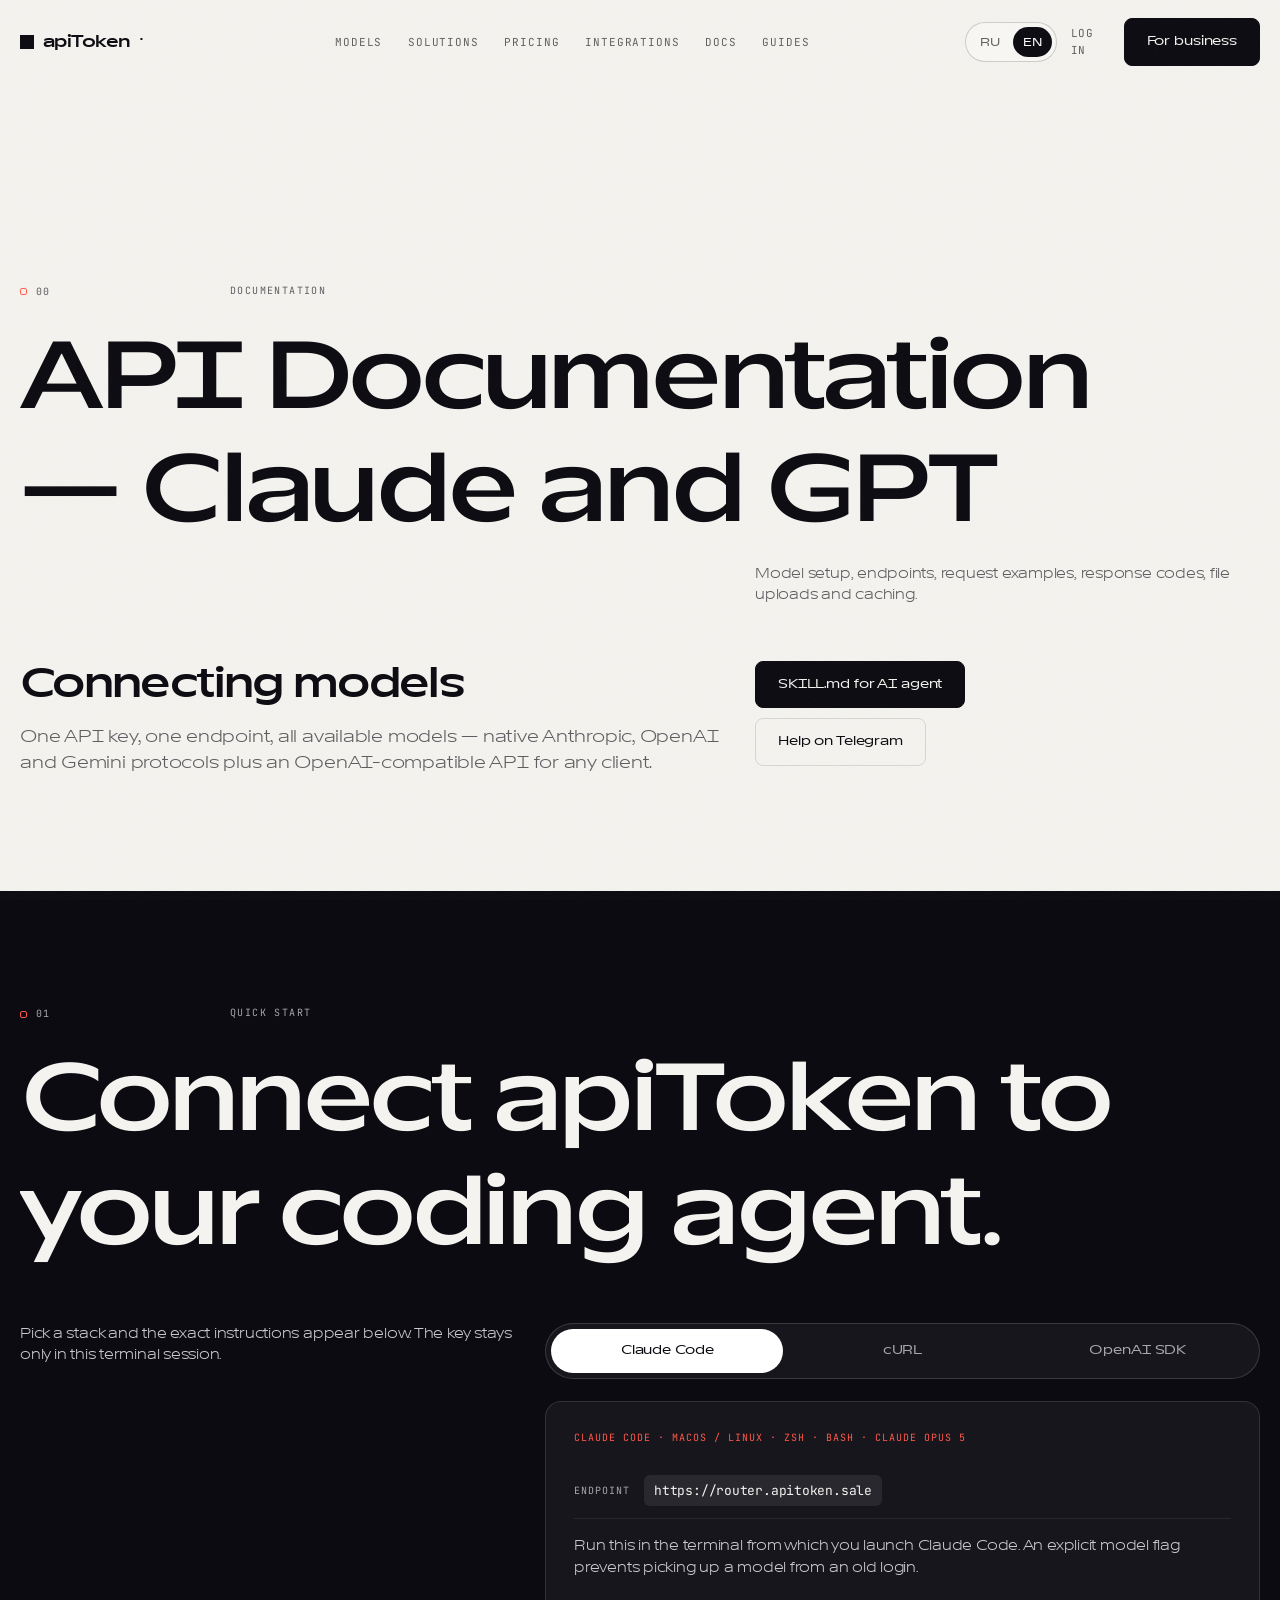
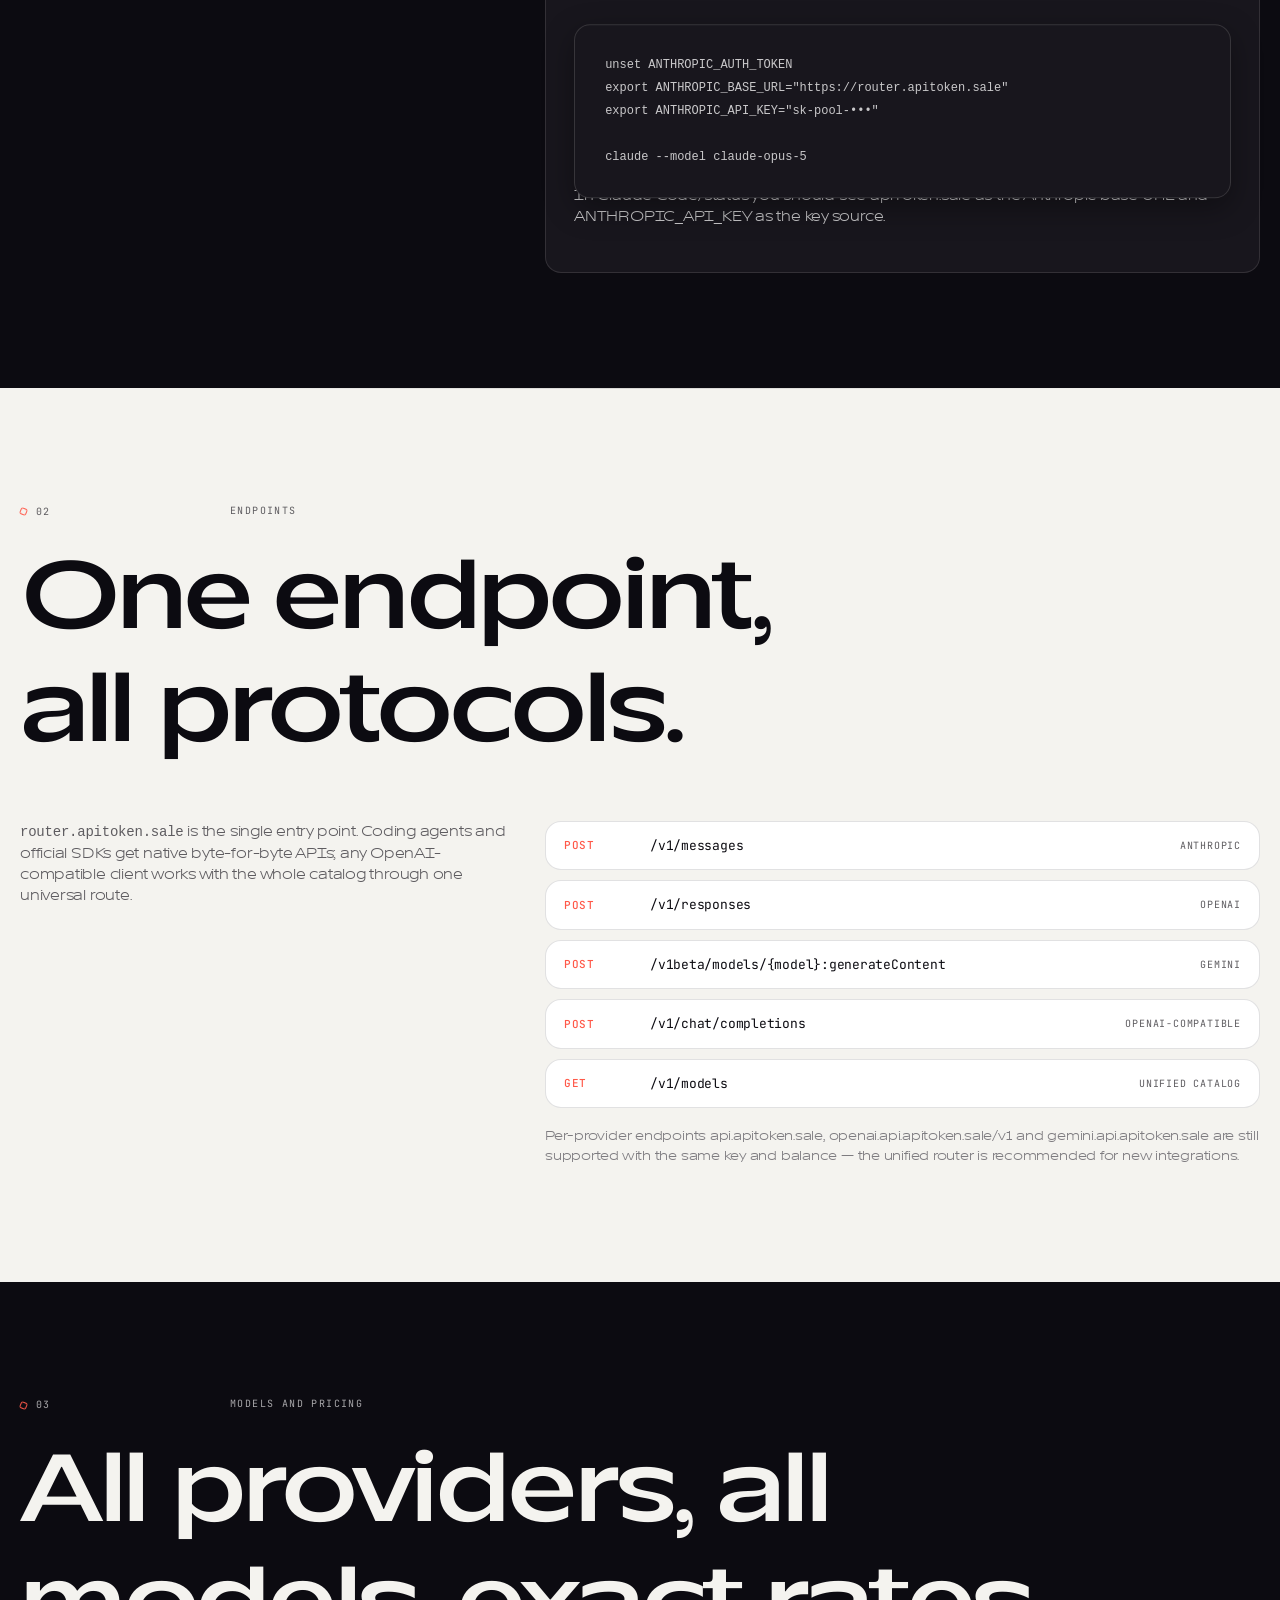
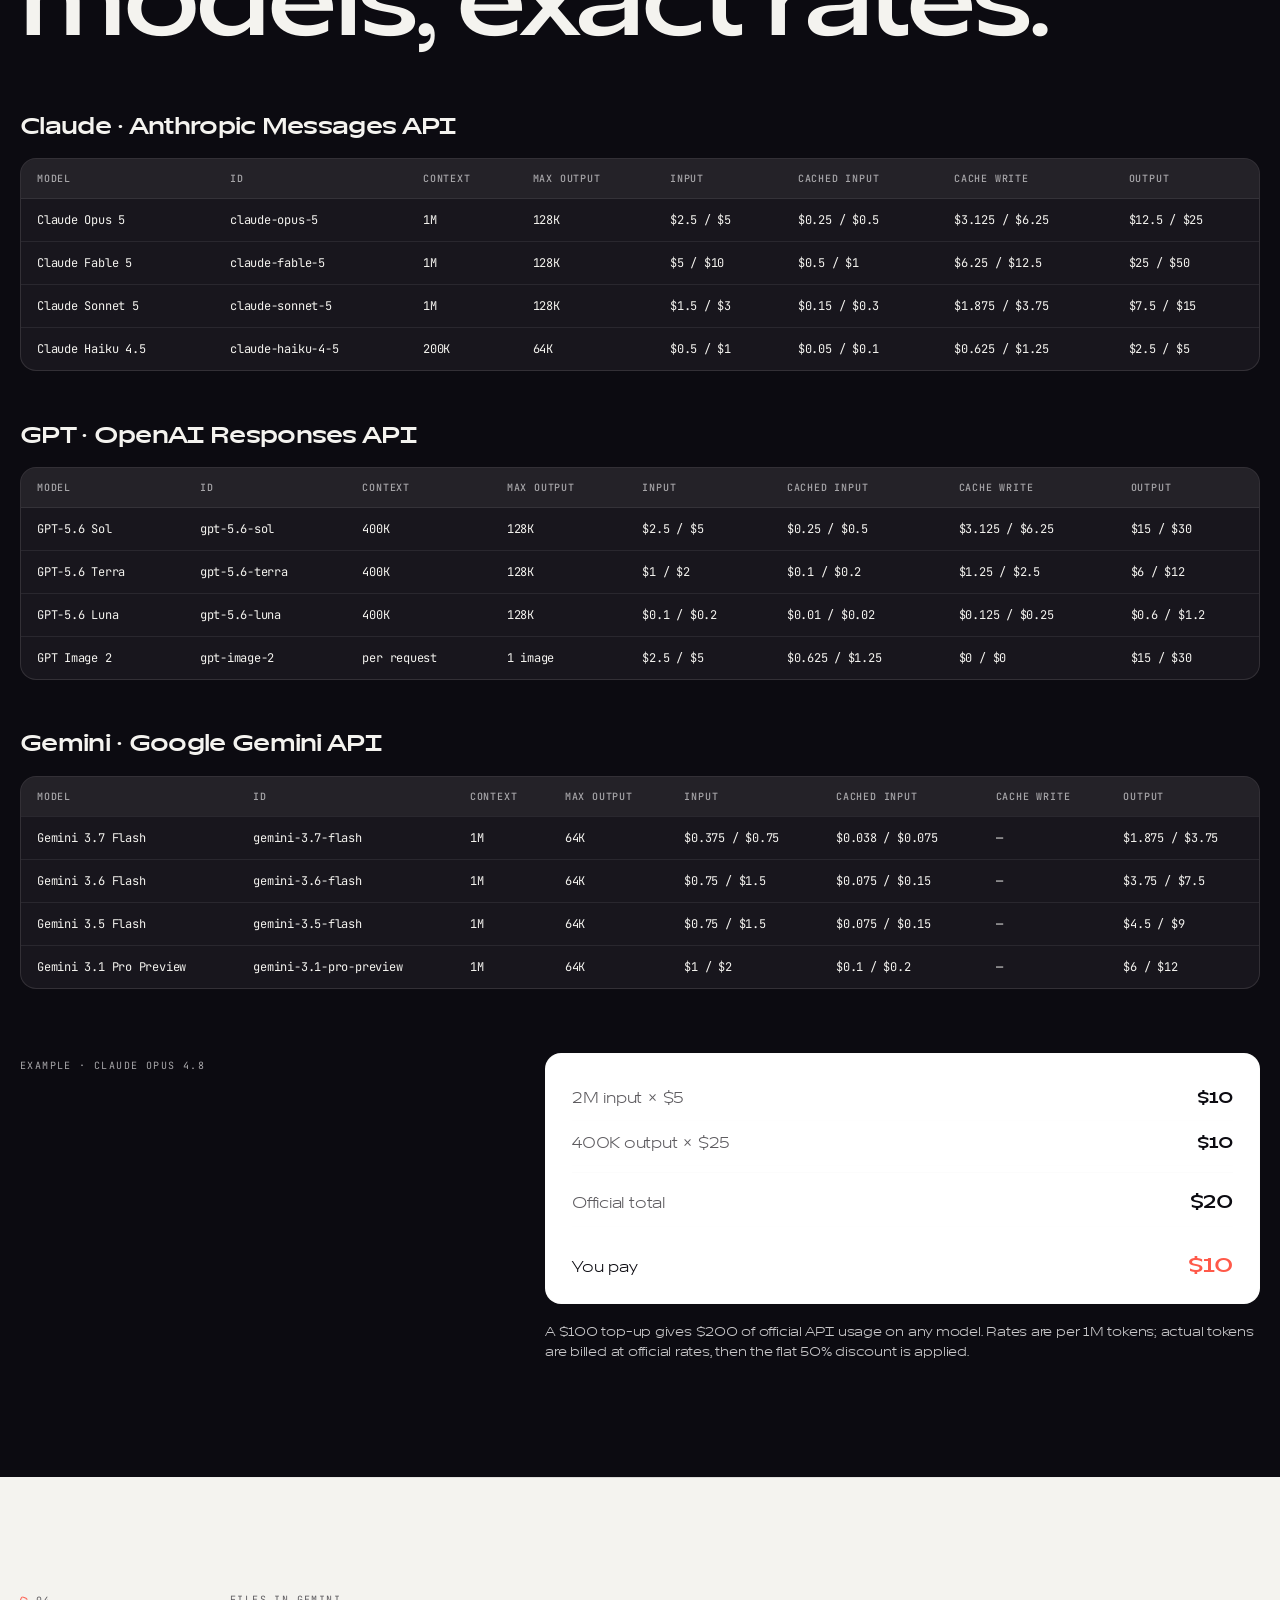
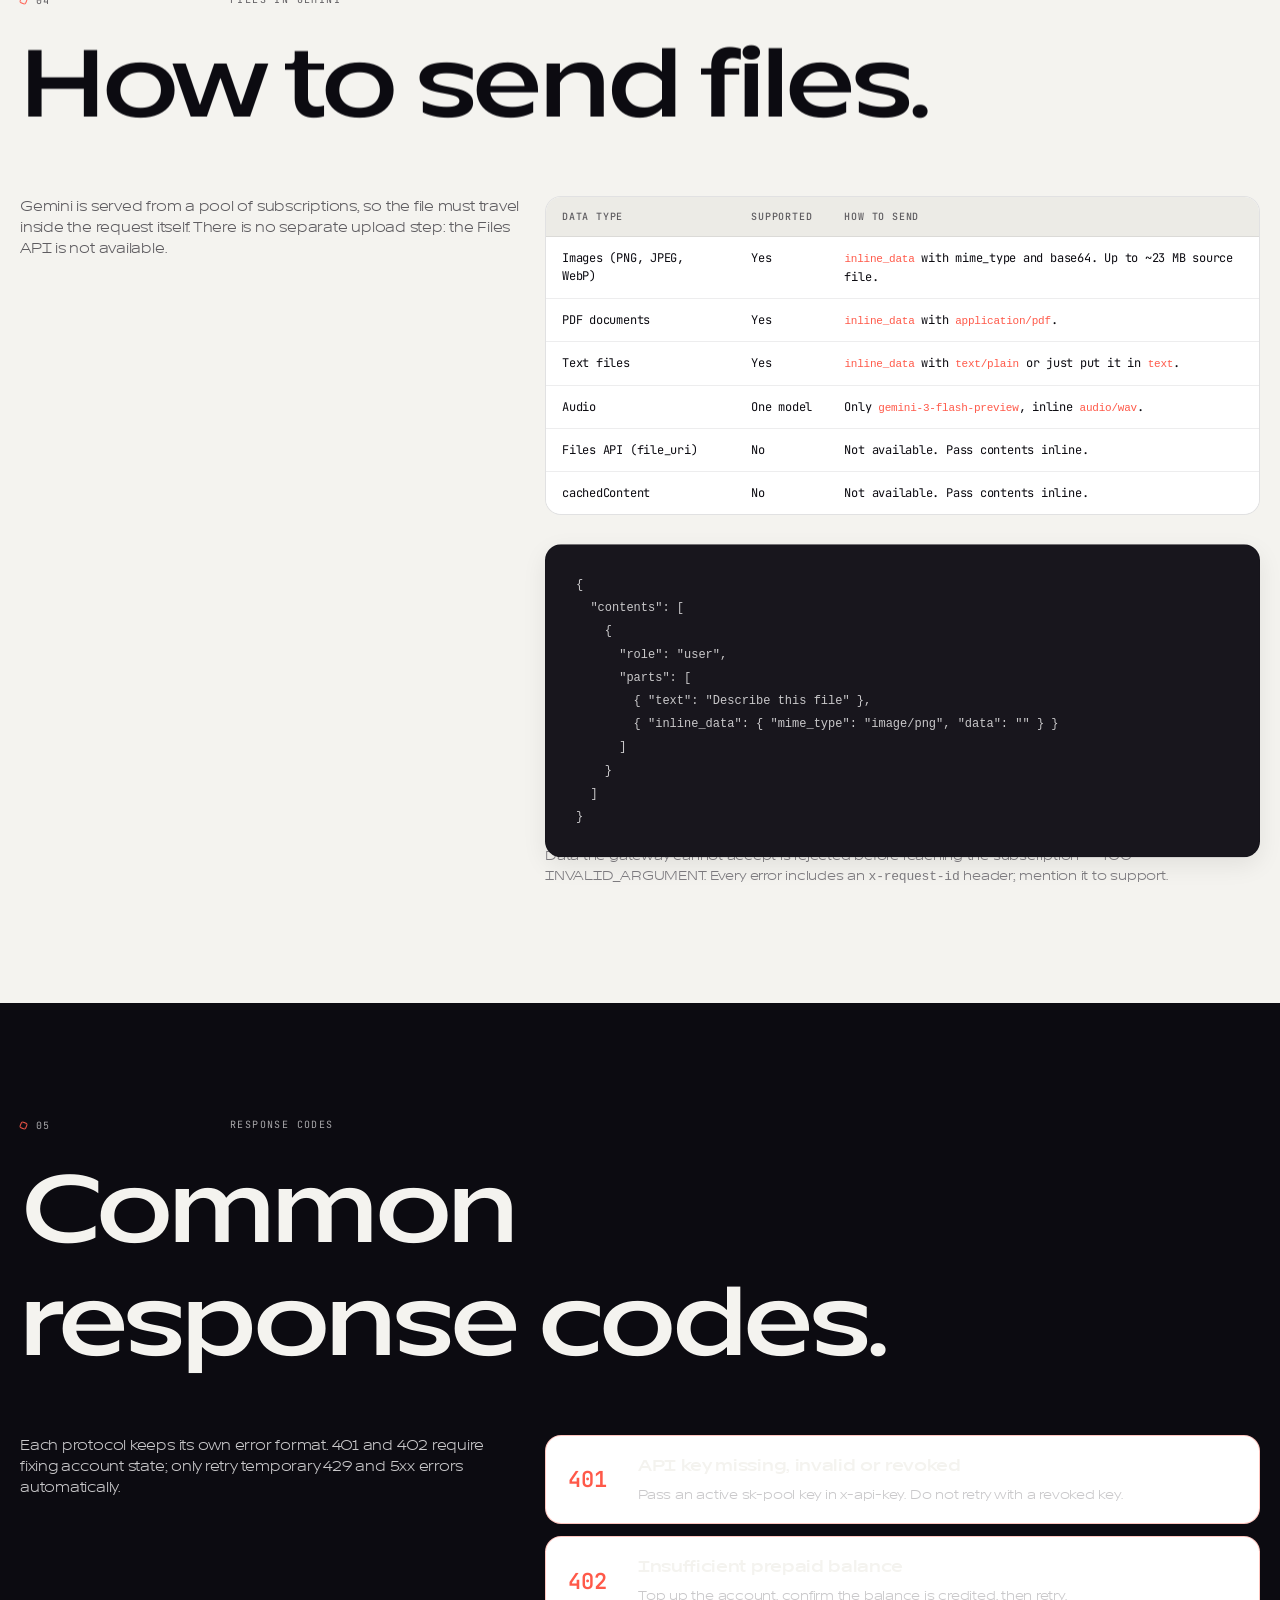
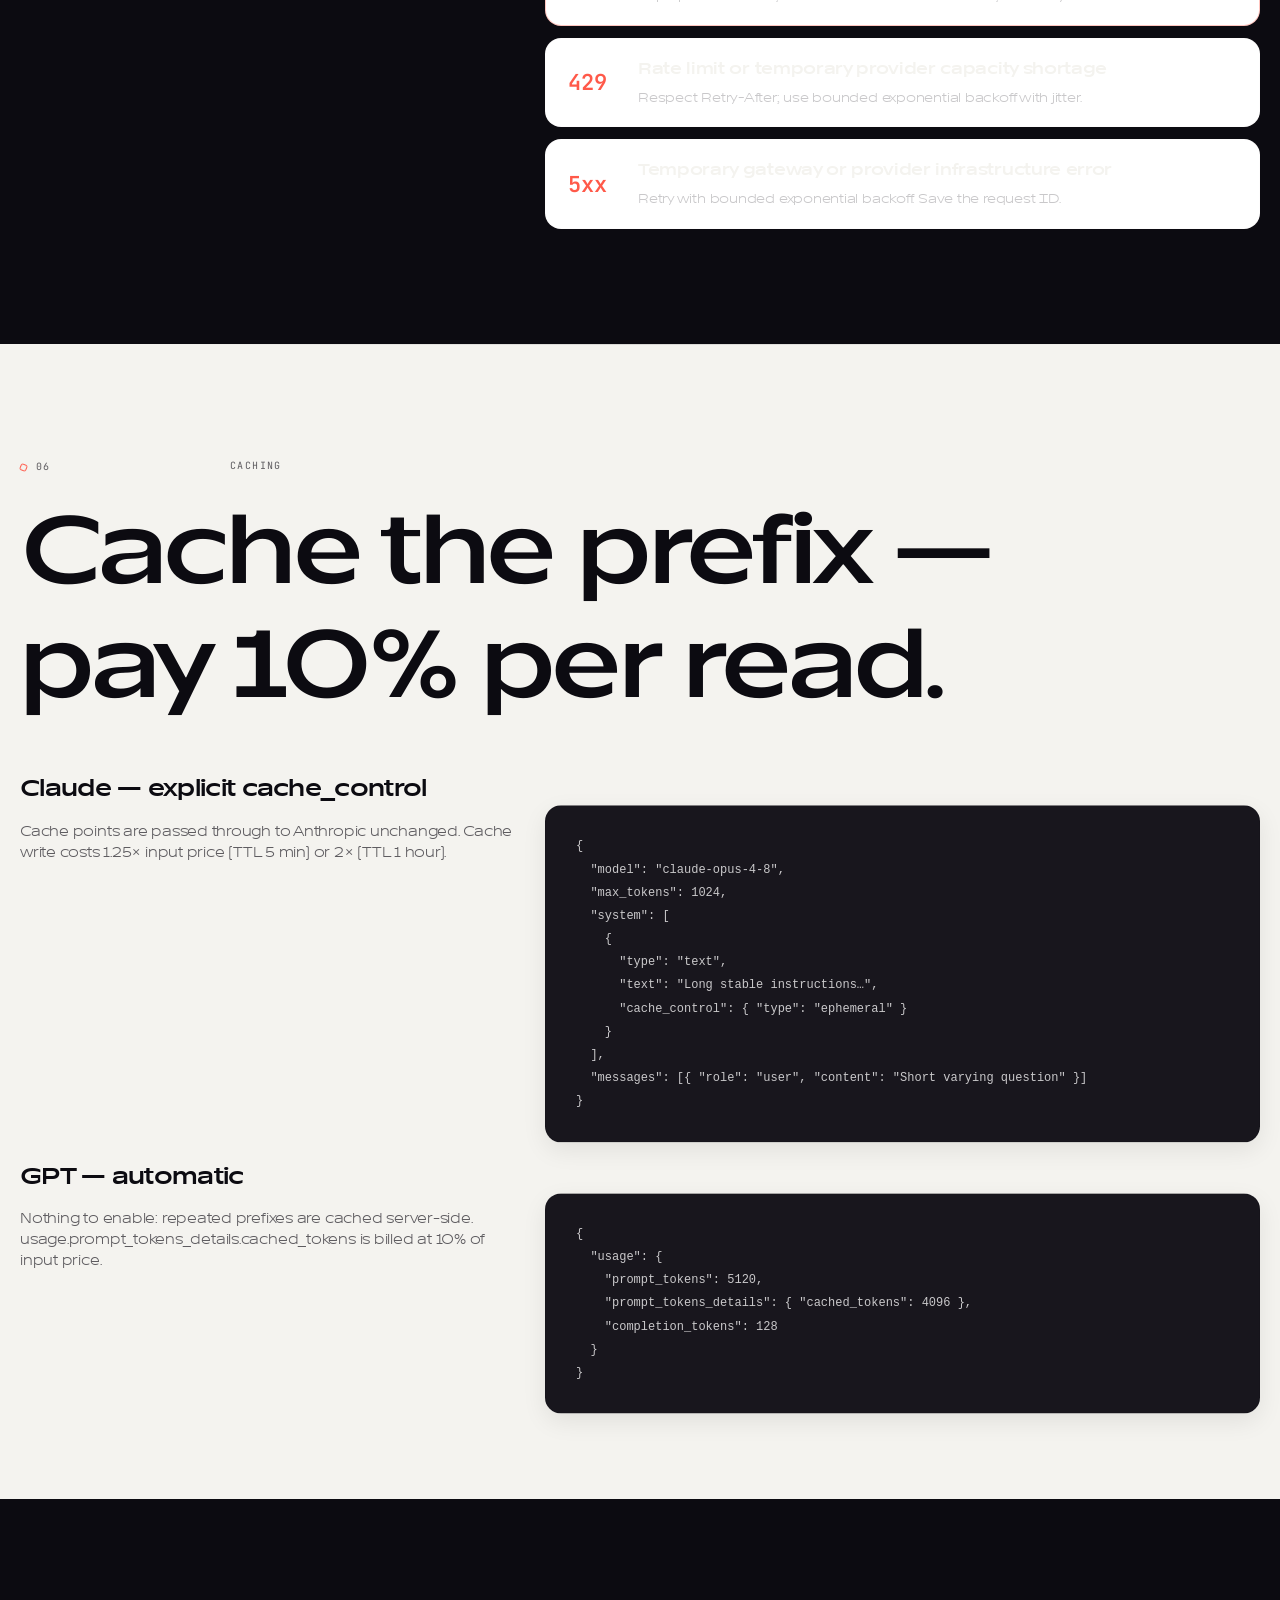
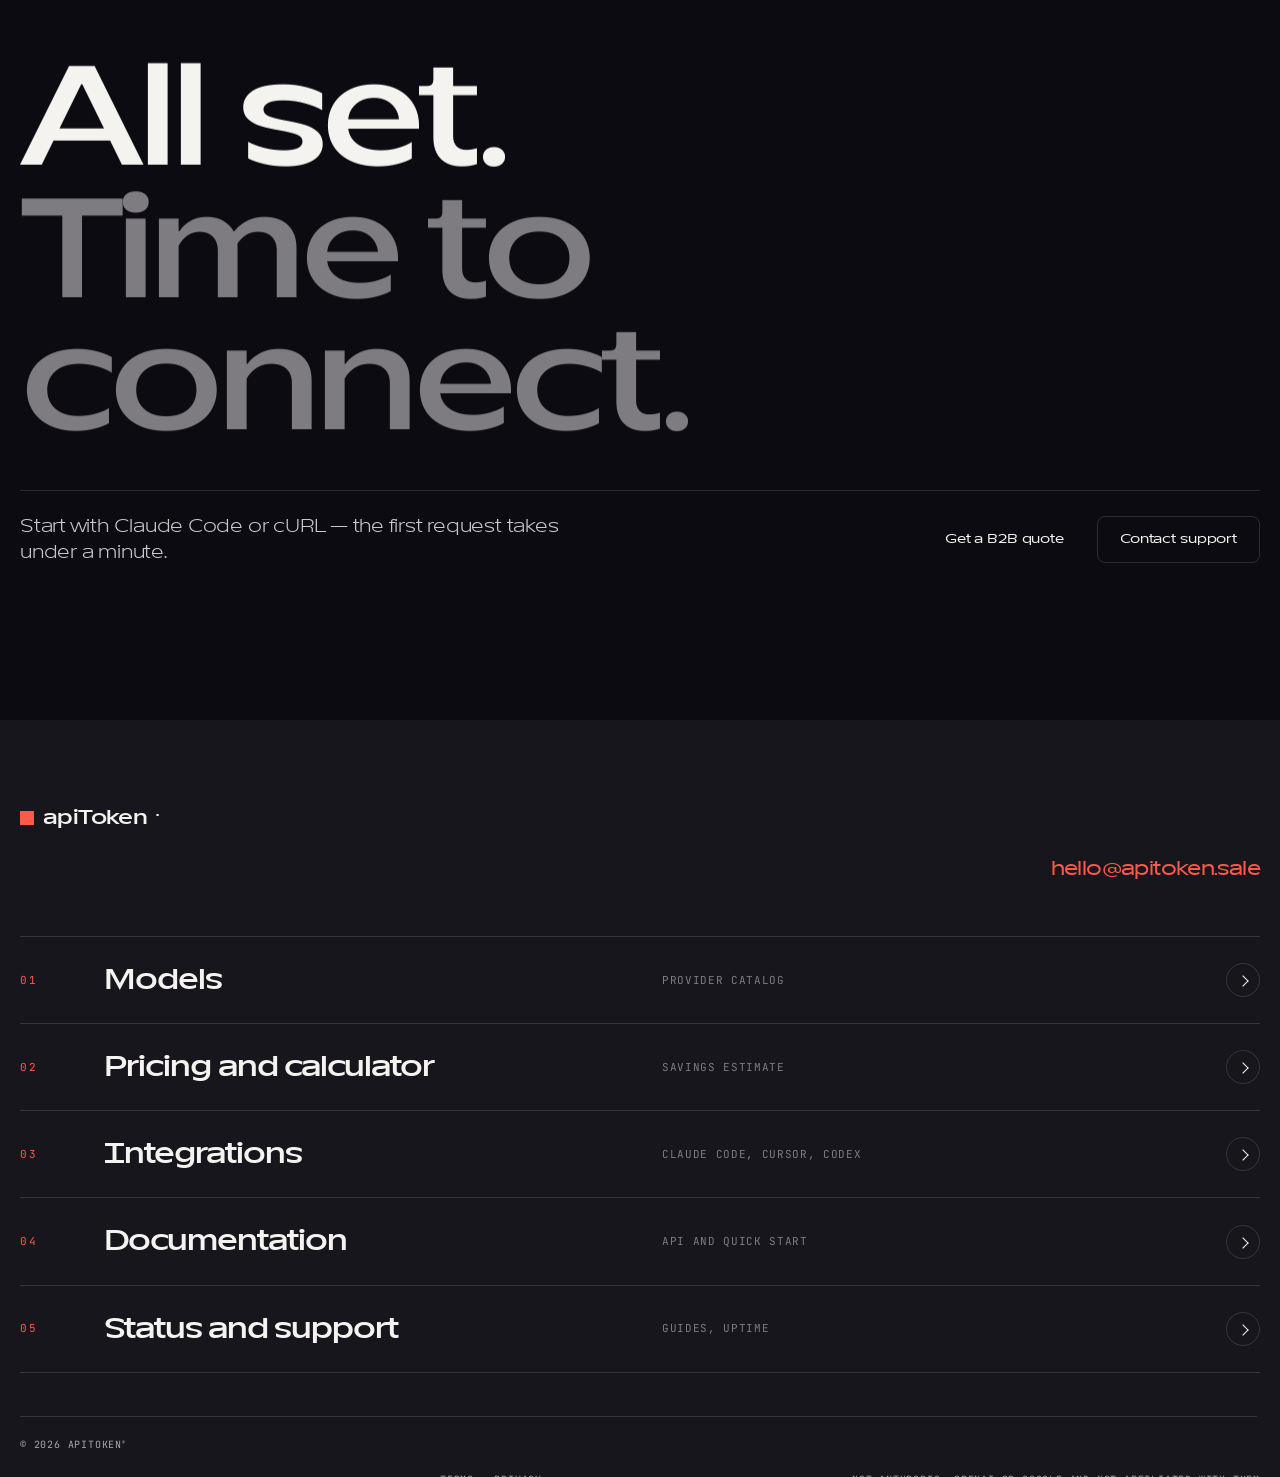
==== docs-en.html @ c44ad4d6 "feat: add documentation pages - Create docs.html (RU) and docs-en.html (EN) with full API docs   con" ====
<!DOCTYPE html>
<html lang="en">
<head>
<meta charset="utf-8">
<meta name="viewport" content="width=device-width, initial-scale=1">
<title>API Documentation — apiToken</title>
<link rel="preconnect" href="https://fonts.googleapis.com">
<link rel="preconnect" href="https://fonts.gstatic.com" crossorigin>
<link href="https://fonts.googleapis.com/css2?family=Inter+Tight:wght@400;500;600;700&family=JetBrains+Mono:wght@400;500&display=swap" rel="stylesheet">
<link rel="stylesheet" href="fonts.css">
<link rel="stylesheet" href="styles.css">
<link rel="stylesheet" href="motion.css">
<link rel="stylesheet" href="docs.css">
</head>
<body>

<a class="skip" href="#main">Skip to content</a>

<!-- ================= HEADER ================= -->
<header class="hdr" id="hdr">
  <div class="hdr__in grid">
    <a class="brand c1-3" href="en.html"><span class="brand__mark"></span>apiToken<sup>®</sup></a>
    <nav class="nav c4-9">
      <a href="en.html#models">Models</a>
      <a href="en.html#explorer">Solutions</a>
      <a href="en.html#calc">Pricing</a>
      <a href="en.html#integrations">Integrations</a>
      <a href="docs-en.html" aria-current="page">Docs</a>
      <a href="en.html#learn">Guides</a>
    </nav>
    <div class="hdr__acts c10-13">
      <div class="lang" aria-label="Language switcher">
        <a class="lang__link" href="docs.html">RU</a>
        <a class="lang__link is-active" href="docs-en.html" aria-current="page">EN</a>
      </div>
      <a class="lnk" href="#">Log in</a>
      <a class="btn" href="en.html#calc">For business</a>
      <button class="burger" id="burger" aria-label="Menu"><span></span><span></span></button>
    </div>
  </div>
</header>

<main id="main">

<!-- ================= DOCS HERO ================= -->
<section class="sec docs-hero">
  <div class="bleed">
    <header class="sechead grid reveal">
      <span class="secnum c1-2">00</span>
      <span class="meta c3-6">Documentation</span>
      <h1 class="display c1-13">API Documentation — Claude and GPT</h1>
      <p class="c8-13 secdesc">Model setup, endpoints, request examples, response codes, file uploads and caching.</p>
    </header>

    <div class="docs-intro grid reveal">
      <div class="c1-7">
        <h2 class="docs-h2">Connecting models</h2>
        <p class="lead">One API key, one endpoint, all available models — native Anthropic, OpenAI and Gemini protocols plus an OpenAI-compatible API for any client.</p>
      </div>
      <div class="c8-13 docs-cta">
        <a class="btn btn--solid" href="https://github.com/apitokensale-admin/apitoken.sale/blob/main/skills/use-apitoken/SKILL.md" target="_blank" rel="noopener">SKILL.md for AI agent</a>
        <a class="btn" href="https://t.me/apitokensale" target="_blank" rel="noopener">Help on Telegram</a>
      </div>
    </div>
  </div>
</section>

<!-- ================= QUICK START ================= -->
<section class="sec sec--dark" id="quickstart">
  <div class="bleed">
    <header class="sechead grid reveal">
      <span class="secnum c1-2">01</span>
      <span class="meta c3-6">Quick start</span>
      <h2 class="display c1-13">Connect apiToken to your coding agent.</h2>
    </header>

    <div class="grid reveal">
      <div class="c1-5">
        <p class="secdesc">Pick a stack and the exact instructions appear below. The key stays only in this terminal session.</p>
      </div>
      <div class="c6-13">
        <div class="docs-tabs">
          <button class="tab on" data-tab="claude">Claude Code</button>
          <button class="tab" data-tab="curl">cURL</button>
          <button class="tab" data-tab="openai">OpenAI SDK</button>
        </div>

        <div class="docs-panel active" data-panel="claude">
          <div class="docs-card">
            <span class="docs-card__meta">Claude Code · macOS / Linux · zsh · bash · Claude Opus 5</span>
            <div class="docs-row"><span class="docs-row__lab">Endpoint</span><code>https://router.apitoken.sale</code></div>
            <p class="docs-note">Run this in the terminal from which you launch Claude Code. An explicit model flag prevents picking up a model from an old login.</p>
            <pre class="code"><code>unset ANTHROPIC_AUTH_TOKEN
export ANTHROPIC_BASE_URL="https://router.apitoken.sale"
export ANTHROPIC_API_KEY="sk-pool-•••"

claude --model claude-opus-5</code></pre>
            <p class="docs-note">In Claude Code/status you should see apiToken.sale as the Anthropic base URL and ANTHROPIC_API_KEY as the key source.</p>
          </div>
        </div>

        <div class="docs-panel" data-panel="curl">
          <div class="docs-card">
            <span class="docs-card__meta">Anthropic Messages API · cURL</span>
            <div class="docs-row"><span class="docs-row__lab">Endpoint</span><code>https://router.apitoken.sale</code></div>
            <p class="docs-note">Keep the key on the server: an environment variable or secrets manager, never a browser bundle.</p>
            <pre class="code"><code>export APITOKEN_API_KEY="sk-pool-•••"

curl https://router.apitoken.sale/v1/messages \
  -H "x-api-key: $APITOKEN_API_KEY" \
  -H "anthropic-version: 2023-06-01" \
  -H "Content-Type: application/json" \
  -d '{
    "model": "claude-opus-5",
    "max_tokens": 1024,
    "messages": [{"role": "user", "content": "Reply with exactly: connected"}]
  }'</code></pre>
          </div>
        </div>

        <div class="docs-panel" data-panel="openai">
          <div class="docs-card">
            <span class="docs-card__meta">OpenAI-compatible API · Python</span>
            <div class="docs-row"><span class="docs-row__lab">Endpoint</span><code>https://router.apitoken.sale/v1/chat/completions</code></div>
            <pre class="code"><code>from openai import OpenAI

client = OpenAI(
    base_url="https://router.apitoken.sale/v1",
    api_key="sk-pool-•••"
)

res = client.chat.completions.create(
    model="claude-opus-5",
    messages=[{"role": "user", "content": "Hello"}]
)
print(res.choices[0].message.content)</code></pre>
          </div>
        </div>
      </div>
    </div>
  </div>
</section>

<!-- ================= ENDPOINTS ================= -->
<section class="sec" id="endpoints">
  <div class="bleed">
    <header class="sechead grid reveal">
      <span class="secnum c1-2">02</span>
      <span class="meta c3-6">Endpoints</span>
      <h2 class="display c1-13">One endpoint, all protocols.</h2>
    </header>

    <div class="grid reveal">
      <div class="c1-5">
        <p class="secdesc"><code>router.apitoken.sale</code> is the single entry point. Coding agents and official SDKs get native byte-for-byte APIs; any OpenAI-compatible client works with the whole catalog through one universal route.</p>
      </div>
      <div class="c6-13">
        <div class="docs-endpoints">
          <div class="docs-endpoint">
            <span class="docs-endpoint__method">POST</span>
            <code>/v1/messages</code>
            <span class="docs-endpoint__prov">Anthropic</span>
          </div>
          <div class="docs-endpoint">
            <span class="docs-endpoint__method">POST</span>
            <code>/v1/responses</code>
            <span class="docs-endpoint__prov">OpenAI</span>
          </div>
          <div class="docs-endpoint">
            <span class="docs-endpoint__method">POST</span>
            <code>/v1beta/models/{model}:generateContent</code>
            <span class="docs-endpoint__prov">Gemini</span>
          </div>
          <div class="docs-endpoint">
            <span class="docs-endpoint__method">POST</span>
            <code>/v1/chat/completions</code>
            <span class="docs-endpoint__prov">OpenAI-compatible</span>
          </div>
          <div class="docs-endpoint">
            <span class="docs-endpoint__method">GET</span>
            <code>/v1/models</code>
            <span class="docs-endpoint__prov">Unified catalog</span>
          </div>
        </div>
        <p class="docs-footnote">Per-provider endpoints api.apitoken.sale, openai.api.apitoken.sale/v1 and gemini.api.apitoken.sale are still supported with the same key and balance — the unified router is recommended for new integrations.</p>
      </div>
    </div>
  </div>
</section>

<!-- ================= MODELS & PRICES ================= -->
<section class="sec sec--dark" id="models">
  <div class="bleed">
    <header class="sechead grid reveal">
      <span class="secnum c1-2">03</span>
      <span class="meta c3-6">Models and pricing</span>
      <h2 class="display c1-13">All providers, all models, exact rates.</h2>
    </header>

    <div class="docs-tables reveal">
      <h3 class="docs-h3">Claude · Anthropic Messages API</h3>
      <div class="docs-table-wrap">
        <table class="docs-table">
          <thead>
            <tr><th>Model</th><th>ID</th><th>Context</th><th>Max output</th><th>Input</th><th>Cached input</th><th>Cache write</th><th>Output</th></tr>
          </thead>
          <tbody>
            <tr><td>Claude Opus 5</td><td>claude-opus-5</td><td>1M</td><td>128K</td><td>$2.5 / $5</td><td>$0.25 / $0.5</td><td>$3.125 / $6.25</td><td>$12.5 / $25</td></tr>
            <tr><td>Claude Fable 5</td><td>claude-fable-5</td><td>1M</td><td>128K</td><td>$5 / $10</td><td>$0.5 / $1</td><td>$6.25 / $12.5</td><td>$25 / $50</td></tr>
            <tr><td>Claude Sonnet 5</td><td>claude-sonnet-5</td><td>1M</td><td>128K</td><td>$1.5 / $3</td><td>$0.15 / $0.3</td><td>$1.875 / $3.75</td><td>$7.5 / $15</td></tr>
            <tr><td>Claude Haiku 4.5</td><td>claude-haiku-4-5</td><td>200K</td><td>64K</td><td>$0.5 / $1</td><td>$0.05 / $0.1</td><td>$0.625 / $1.25</td><td>$2.5 / $5</td></tr>
          </tbody>
        </table>
      </div>

      <h3 class="docs-h3">GPT · OpenAI Responses API</h3>
      <div class="docs-table-wrap">
        <table class="docs-table">
          <thead>
            <tr><th>Model</th><th>ID</th><th>Context</th><th>Max output</th><th>Input</th><th>Cached input</th><th>Cache write</th><th>Output</th></tr>
          </thead>
          <tbody>
            <tr><td>GPT-5.6 Sol</td><td>gpt-5.6-sol</td><td>400K</td><td>128K</td><td>$2.5 / $5</td><td>$0.25 / $0.5</td><td>$3.125 / $6.25</td><td>$15 / $30</td></tr>
            <tr><td>GPT-5.6 Terra</td><td>gpt-5.6-terra</td><td>400K</td><td>128K</td><td>$1 / $2</td><td>$0.1 / $0.2</td><td>$1.25 / $2.5</td><td>$6 / $12</td></tr>
            <tr><td>GPT-5.6 Luna</td><td>gpt-5.6-luna</td><td>400K</td><td>128K</td><td>$0.1 / $0.2</td><td>$0.01 / $0.02</td><td>$0.125 / $0.25</td><td>$0.6 / $1.2</td></tr>
            <tr><td>GPT Image 2</td><td>gpt-image-2</td><td>per request</td><td>1 image</td><td>$2.5 / $5</td><td>$0.625 / $1.25</td><td>$0 / $0</td><td>$15 / $30</td></tr>
          </tbody>
        </table>
      </div>

      <h3 class="docs-h3">Gemini · Google Gemini API</h3>
      <div class="docs-table-wrap">
        <table class="docs-table">
          <thead>
            <tr><th>Model</th><th>ID</th><th>Context</th><th>Max output</th><th>Input</th><th>Cached input</th><th>Cache write</th><th>Output</th></tr>
          </thead>
          <tbody>
            <tr><td>Gemini 3.7 Flash</td><td>gemini-3.7-flash</td><td>1M</td><td>64K</td><td>$0.375 / $0.75</td><td>$0.038 / $0.075</td><td>—</td><td>$1.875 / $3.75</td></tr>
            <tr><td>Gemini 3.6 Flash</td><td>gemini-3.6-flash</td><td>1M</td><td>64K</td><td>$0.75 / $1.5</td><td>$0.075 / $0.15</td><td>—</td><td>$3.75 / $7.5</td></tr>
            <tr><td>Gemini 3.5 Flash</td><td>gemini-3.5-flash</td><td>1M</td><td>64K</td><td>$0.75 / $1.5</td><td>$0.075 / $0.15</td><td>—</td><td>$4.5 / $9</td></tr>
            <tr><td>Gemini 3.1 Pro Preview</td><td>gemini-3.1-pro-preview</td><td>1M</td><td>64K</td><td>$1 / $2</td><td>$0.1 / $0.2</td><td>—</td><td>$6 / $12</td></tr>
          </tbody>
        </table>
      </div>
    </div>

    <div class="docs-example grid reveal">
      <div class="c1-5">
        <span class="meta">Example · Claude Opus 4.8</span>
      </div>
      <div class="c6-13">
        <div class="docs-calc">
          <div class="docs-calc__row"><span>2M input × $5</span><b>$10</b></div>
          <div class="docs-calc__row"><span>400K output × $25</span><b>$10</b></div>
          <div class="docs-calc__row docs-calc__row--total"><span>Official total</span><b>$20</b></div>
          <div class="docs-calc__row docs-calc__row--save"><span>You pay</span><b>$10</b></div>
        </div>
        <p class="docs-footnote">A $100 top-up gives $200 of official API usage on any model. Rates are per 1M tokens; actual tokens are billed at official rates, then the flat 50% discount is applied.</p>
      </div>
    </div>
  </div>
</section>

<!-- ================= FILES IN GEMINI ================= -->
<section class="sec" id="files">
  <div class="bleed">
    <header class="sechead grid reveal">
      <span class="secnum c1-2">04</span>
      <span class="meta c3-6">Files in Gemini</span>
      <h2 class="display c1-13">How to send files.</h2>
    </header>

    <div class="grid reveal">
      <div class="c1-5">
        <p class="secdesc">Gemini is served from a pool of subscriptions, so the file must travel inside the request itself. There is no separate upload step: the Files API is not available.</p>
      </div>
      <div class="c6-13">
        <div class="docs-table-wrap">
          <table class="docs-table docs-table--simple">
            <thead>
              <tr><th>Data type</th><th>Supported</th><th>How to send</th></tr>
            </thead>
            <tbody>
              <tr><td>Images (PNG, JPEG, WebP)</td><td>Yes</td><td><code>inline_data</code> with mime_type and base64. Up to ~23 MB source file.</td></tr>
              <tr><td>PDF documents</td><td>Yes</td><td><code>inline_data</code> with <code>application/pdf</code>.</td></tr>
              <tr><td>Text files</td><td>Yes</td><td><code>inline_data</code> with <code>text/plain</code> or just put it in <code>text</code>.</td></tr>
              <tr><td>Audio</td><td>One model</td><td>Only <code>gemini-3-flash-preview</code>, inline <code>audio/wav</code>.</td></tr>
              <tr><td>Files API (file_uri)</td><td>No</td><td>Not available. Pass contents inline.</td></tr>
              <tr><td>cachedContent</td><td>No</td><td>Not available. Pass contents inline.</td></tr>
            </tbody>
          </table>
        </div>
        <pre class="code"><code>{
  "contents": [
    {
      "role": "user",
      "parts": [
        { "text": "Describe this file" },
        { "inline_data": { "mime_type": "image/png", "data": "<base64>" } }
      ]
    }
  ]
}</code></pre>
        <p class="docs-footnote">Data the gateway cannot accept is rejected before reaching the subscription — 400 INVALID_ARGUMENT. Every error includes an <code>x-request-id</code> header; mention it to support.</p>
      </div>
    </div>
  </div>
</section>

<!-- ================= RESPONSE CODES ================= -->
<section class="sec sec--dark" id="codes">
  <div class="bleed">
    <header class="sechead grid reveal">
      <span class="secnum c1-2">05</span>
      <span class="meta c3-6">Response codes</span>
      <h2 class="display c1-13">Common response codes.</h2>
    </header>

    <div class="grid reveal">
      <div class="c1-5">
        <p class="secdesc">Each protocol keeps its own error format. 401 and 402 require fixing account state; only retry temporary 429 and 5xx errors automatically.</p>
      </div>
      <div class="c6-13">
        <div class="docs-codes">
          <div class="docs-code docs-code--bad">
            <b>401</b>
            <span>API key missing, invalid or revoked</span>
            <p>Pass an active sk-pool key in x-api-key. Do not retry with a revoked key.</p>
          </div>
          <div class="docs-code docs-code--bad">
            <b>402</b>
            <span>Insufficient prepaid balance</span>
            <p>Top up the account, confirm the balance is credited, then retry.</p>
          </div>
          <div class="docs-code docs-code--retry">
            <b>429</b>
            <span>Rate limit or temporary provider capacity shortage</span>
            <p>Respect Retry-After; use bounded exponential backoff with jitter.</p>
          </div>
          <div class="docs-code docs-code--retry">
            <b>5xx</b>
            <span>Temporary gateway or provider infrastructure error</span>
            <p>Retry with bounded exponential backoff. Save the request ID.</p>
          </div>
        </div>
      </div>
    </div>
  </div>
</section>

<!-- ================= CACHING ================= -->
<section class="sec" id="cache">
  <div class="bleed">
    <header class="sechead grid reveal">
      <span class="secnum c1-2">06</span>
      <span class="meta c3-6">Caching</span>
      <h2 class="display c1-13">Cache the prefix — pay 10% per read.</h2>
    </header>

    <div class="grid reveal">
      <div class="c1-5">
        <h3 class="docs-h3">Claude — explicit cache_control</h3>
        <p class="secdesc">Cache points are passed through to Anthropic unchanged. Cache write costs 1.25× input price (TTL 5 min) or 2× (TTL 1 hour).</p>
      </div>
      <div class="c6-13">
        <pre class="code"><code>{
  "model": "claude-opus-4-8",
  "max_tokens": 1024,
  "system": [
    {
      "type": "text",
      "text": "Long stable instructions…",
      "cache_control": { "type": "ephemeral" }
    }
  ],
  "messages": [{ "role": "user", "content": "Short varying question" }]
}</code></pre>
      </div>
    </div>

    <div class="grid reveal docs-row--second">
      <div class="c1-5">
        <h3 class="docs-h3">GPT — automatic</h3>
        <p class="secdesc">Nothing to enable: repeated prefixes are cached server-side. usage.prompt_tokens_details.cached_tokens is billed at 10% of input price.</p>
      </div>
      <div class="c6-13">
        <pre class="code"><code>{
  "usage": {
    "prompt_tokens": 5120,
    "prompt_tokens_details": { "cached_tokens": 4096 },
    "completion_tokens": 128
  }
}</code></pre>
      </div>
    </div>
  </div>
</section>

<!-- ================= FINAL ================= -->
<section class="final sec--dark">
  <div class="bleed">
    <h2 class="display display--xxl reveal"><span>All set.</span><span class="ghost">Time to connect.</span></h2>
    <div class="rule grid">
      <span class="c1-7 final__sub reveal">Start with Claude Code or cURL — the first request takes under a minute.</span>
      <div class="c8-13 ctas reveal">
        <a class="btn btn--solid" href="en.html#calc">Get a B2B quote</a>
        <a class="btn" href="https://t.me/apitokensale" target="_blank" rel="noopener">Contact support</a>
      </div>
    </div>
  </div>
</section>

</main>

<!-- ================= FOOTER ================= -->
<footer class="ftr sec--dark">
  <div class="bleed">
    <div class="grid ftr__head">
      <a class="brand c1-6" href="en.html"><span class="brand__mark"></span>apiToken<sup>®</sup></a>
      <a class="c6-13 ftr__mail" href="mailto:hello@apitoken.sale">hello@apitoken.sale</a>
    </div>
    <nav class="ftr__reg">
      <a href="en.html#models"><span class="ftr__no">01</span><span class="ftr__ttl">Models</span><span class="ftr__sub">provider catalog</span><i></i></a>
      <a href="en.html#calc"><span class="ftr__no">02</span><span class="ftr__ttl">Pricing and calculator</span><span class="ftr__sub">savings estimate</span><i></i></a>
      <a href="en.html#integrations"><span class="ftr__no">03</span><span class="ftr__ttl">Integrations</span><span class="ftr__sub">Claude Code, Cursor, Codex</span><i></i></a>
      <a href="docs-en.html"><span class="ftr__no">04</span><span class="ftr__ttl">Documentation</span><span class="ftr__sub">API and quick start</span><i></i></a>
      <a href="en.html#learn"><span class="ftr__no">05</span><span class="ftr__ttl">Status and support</span><span class="ftr__sub">guides, uptime</span><i></i></a>
    </nav>
    <div class="grid ftr__bottom">
      <span class="c1-5">© 2026 apiToken<sup>®</sup></span>
      <span class="c5-8 ftr__legal"><a href="#">Terms</a> · <a href="#">Privacy</a></span>
      <span class="c8-13 ta-r">Not Anthropic, OpenAI or Google and not affiliated with them</span>
    </div>
  </div>
</footer>

<script src="vendor/gsap.min.js"></script>
<script src="vendor/ScrollTrigger.min.js"></script>
<script src="vendor/lenis.min.js"></script>
<script src="vendor/split-type.min.js"></script>
<script src="docs.js"></script>
<script src="motion.js"></script>
</body>
</html>
---- fonts.css ----
/* =========================================================
   fonts.css — TT Runs Trial
   TRIAL LICENCE: demonstration only. Commercial / public
   deployment requires a web licence from the foundry.
   Files are .ttf; convert to .woff2 before production
   (roughly 3-4x smaller).
   ========================================================= */

@font-face{
  font-family:"TT Runs";
  src:url("fonts/TTRuns-Light.ttf") format("truetype");
  font-weight:300;font-style:normal;font-display:swap;
}
@font-face{
  font-family:"TT Runs";
  src:url("fonts/TTRuns-Regular.ttf") format("truetype");
  font-weight:400;font-style:normal;font-display:swap;
}
@font-face{
  font-family:"TT Runs";
  src:url("fonts/TTRuns-Medium.ttf") format("truetype");
  font-weight:500;font-style:normal;font-display:swap;
}
@font-face{
  font-family:"TT Runs";
  src:url("fonts/TTRuns-DemiBold.ttf") format("truetype");
  font-weight:600;font-style:normal;font-display:swap;
}
@font-face{
  font-family:"TT Runs";
  src:url("fonts/TTRuns-Bold.ttf") format("truetype");
  font-weight:700;font-style:normal;font-display:swap;
}
@font-face{
  font-family:"TT Runs";
  src:url("fonts/TTRuns-ExtraBold.ttf") format("truetype");
  font-weight:800;font-style:normal;font-display:swap;
}
---- styles.css ----
/* =========================================================
   apiToken — variant: engineering / editorial
   Direction: warm paper + near-black + one hot accent,
   12-col grid, oversized display type, technical captions.
   Accent is swappable in one line (see --accent).
   ========================================================= */

:root{
  /* neutrals — warm paper, deep ink */
  --paper:#F4F3EF;
  --paper-2:#ECEBE6;
  --ink:#0C0B11;
  --ink-2:#18161D;
  --ink-3:#24222A;
  --g100:#C9C8CA;
  --g200:#A8A7AA;
  --g300:#7E7C80;
  --g400:#5E5C60;
  --g700:#252328;
  --g800:#1D1B21;
  --g900:#151318;

  /* accent */
  --accent:#FF5949;
  --accent-2:#E84D3E;
  --accent-glow:rgba(255,89,73,.28);

  /* surfaces */
  --bg:var(--paper);
  --fg:var(--ink);
  --line:rgba(12,11,17,.12);
  --line-soft:rgba(12,11,17,.07);
  --muted:var(--g400);

  /* elevation */
  --shadow-xs:0 1px 2px rgba(12,11,17,.04);
  --shadow-s:0 2px 6px rgba(12,11,17,.05);
  --shadow-m:0 8px 24px rgba(12,11,17,.08);
  --shadow-l:0 18px 48px rgba(12,11,17,.12);
  --shadow-xl:0 32px 72px rgba(12,11,17,.15);
  --shadow-accent:0 8px 28px rgba(255,89,73,.30);

  /* grid */
  --cols:12;
  --gutter:20px;
  --margin:20px;
  --maxw:1600px;

  --sans:"TT Runs", "Inter Tight", Inter, system-ui, sans-serif;
  --mono:"JetBrains Mono", ui-monospace, Menlo, Consolas, monospace;

  --sec:clamp(84px,9vw,160px);
}

*{box-sizing:border-box;margin:0;padding:0}
html{scroll-behavior:smooth}
body{
  background:var(--bg);color:var(--fg);
  font-family:var(--sans);
  font-size:clamp(15px,1.05vw,18px);
  line-height:1.5;
  letter-spacing:-.015em;
  -webkit-font-smoothing:antialiased;
  overflow-x:hidden;
}
a{color:inherit;text-decoration:none}
button,input{font:inherit;color:inherit;background:none;border:0}
ul,ol{list-style:none}
sup{font-size:.5em;vertical-align:super}

/* subtle grain texture overlay */
body::before{
  content:"";position:fixed;inset:0;pointer-events:none;z-index:9999;opacity:.035;
  background-image:url("data:image/svg+xml,%3Csvg viewBox='0 0 200 200' xmlns='http://www.w3.org/2000/svg'%3E%3Cfilter id='n'%3E%3CfeTurbulence type='fractalNoise' baseFrequency='0.85' numOctaves='4' stitchTiles='stitch'/%3E%3C/filter%3E%3Crect width='100%25' height='100%25' filter='url(%23n)'/%3E%3C/svg%3E");
  background-size:220px 220px;
}

.skip{position:absolute;left:-9999px}
.skip:focus{left:12px;top:12px;background:var(--accent);color:#fff;padding:8px 14px;z-index:100}

/* ---------- grid ---------- */
.bleed{max-width:var(--maxw);margin:0 auto;padding:0 var(--margin)}
.grid{display:grid;grid-template-columns:repeat(var(--cols),1fr);gap:var(--gutter)}
.ta-r{text-align:right}
.c1-2{grid-column:1/3}   .c1-3{grid-column:1/4}   .c1-4{grid-column:1/5}
.c1-5{grid-column:1/6}   .c1-6{grid-column:1/7}   .c1-7{grid-column:1/8}
.c1-8{grid-column:1/9}   .c1-13{grid-column:1/13}
.c3-6{grid-column:3/7}   .c3-8{grid-column:3/9}
.c4-6{grid-column:4/7}   .c4-9{grid-column:4/10}
.c5-7{grid-column:5/8}   .c6-13{grid-column:6/13}
.c7-9{grid-column:7/10}  .c7-10{grid-column:7/11}
.c8-13{grid-column:8/13} .c9-11{grid-column:9/11}
.c9-13{grid-column:9/13} .c10-11{grid-column:10/12}
.c10-13{grid-column:10/13} .c11-13{grid-column:11/13}
.c12-13{grid-column:12/13}

/* ---------- type ---------- */
.display{
  font-size:clamp(40px,7.4vw,132px);
  line-height:.9;
  letter-spacing:-.035em;
  font-weight:600;
  text-wrap:balance;
}
.display--xxl{font-size:clamp(52px,11vw,208px);line-height:.86;letter-spacing:-.045em;display:flex;flex-direction:column}
.ghost{color:var(--g200)}
.meta{
  font-family:var(--mono);
  font-size:11px;letter-spacing:.1em;text-transform:uppercase;
  color:var(--muted);
}
.meta--accent{color:var(--accent)}
.secnum{
  font-family:var(--mono);font-size:11px;letter-spacing:.1em;color:var(--accent);
}
.lead{font-size:clamp(16px,1.35vw,22px);line-height:1.4;color:var(--g400);max-width:46ch}
.secdesc{font-size:clamp(14px,1.05vw,17px);line-height:1.5;color:var(--g400);max-width:44ch}
.cap{
  font-family:var(--mono);font-size:11px;letter-spacing:.06em;
  color:var(--muted);padding-top:14px;border-top:1px solid var(--line-soft);
}
.cap--free{margin-top:40px;display:block}
.pill{
  display:inline-block;font-family:var(--mono);font-size:11px;letter-spacing:.08em;
  text-transform:uppercase;padding:7px 12px;border:1px solid var(--line);border-radius:999px;
}
.pill--accent{border-color:var(--accent);color:var(--accent)}

.rule{padding-top:22px;margin-top:34px;border-top:1px solid var(--line)}
.rule--top{margin-top:0;padding-top:0;padding-bottom:18px;border-top:0;border-bottom:1px solid var(--line)}

/* ---------- reveal ---------- */
.reveal{opacity:0;transform:translateY(26px);transition:opacity .8s ease,transform .8s cubic-bezier(.16,.8,.3,1)}
.reveal.in{opacity:1;transform:none}
@media (prefers-reduced-motion:reduce){.reveal{opacity:1;transform:none;transition:none}*{animation:none!important}}

/* =========================================================
   HEADER
   ========================================================= */
.hdr{position:sticky;top:0;z-index:60;background:rgba(240,239,235,.86);backdrop-filter:blur(12px);transition:border-color .3s}
.hdr__in{align-items:center;padding:18px var(--margin);max-width:var(--maxw);margin:0 auto;border-bottom:1px solid transparent;transition:padding .3s,border-color .3s}
.hdr.small .hdr__in{padding-top:11px;padding-bottom:11px;border-bottom-color:var(--line)}
.brand{display:inline-flex;align-items:center;gap:9px;font-weight:600;font-size:17px;letter-spacing:-.03em}
.brand__mark{width:14px;height:14px;background:var(--accent);flex:none}
.nav{display:flex;gap:clamp(14px,2vw,32px);align-items:center;font-family:var(--mono);font-size:11px;letter-spacing:.08em;text-transform:uppercase}
.nav a{color:var(--muted);transition:color .2s}
.nav a:hover{color:var(--fg)}
.hdr__acts{display:flex;align-items:center;justify-content:flex-end;gap:14px}
.lang{
  display:flex;align-items:center;gap:3px;
  padding:4px;border:1px solid var(--line);border-radius:999px;
  background:#fff;
}
.lang__link{
  display:inline-flex;align-items:center;justify-content:center;
  min-width:38px;padding:6px 10px;border-radius:999px;
  font-family:var(--sans);font-size:12px;font-weight:500;letter-spacing:-.01em;
  color:var(--muted);transition:color .2s,background .2s;
}
.lang__link:hover{color:var(--fg)}
.lang__link.is-active{background:var(--ink);color:#fff}
.hdr:not(.small) .lang{border-color:rgba(17,17,17,.18);background:rgba(255,255,255,.35)}
.hdr:not(.small) .lang__link{color:rgba(17,17,17,.65)}
.hdr:not(.small) .lang__link:hover{color:var(--ink)}
.hdr:not(.small) .lang__link.is-active{background:var(--ink);color:#fff}
.lang__sep{display:none}
.lnk{font-family:var(--mono);font-size:11px;letter-spacing:.08em;text-transform:uppercase;color:var(--muted);cursor:pointer;transition:color .2s}
.lnk:hover{color:var(--fg)}
.lnk--arrow{display:inline-flex;align-items:center;gap:9px;color:var(--accent);margin-top:44px}
.lnk--arrow::after{content:"→";transition:transform .25s}
.lnk--arrow:hover::after{transform:translateX(6px)}
.burger{display:none;flex-direction:column;gap:4px;cursor:pointer;padding:6px}
.burger span{width:16px;height:1px;background:var(--fg)}

/* ---------- buttons ---------- */
.btn{
  display:inline-flex;align-items:center;justify-content:center;
  font-family:var(--sans);font-size:13px;font-weight:500;letter-spacing:-.01em;
  padding:13px 22px;border:1px solid var(--line);border-radius:8px;
  background:transparent;color:var(--fg);
  transition:background .25s,border-color .25s,color .25s;
  white-space:nowrap;
}
.btn:hover{border-color:var(--fg);background:var(--paper-2)}
.btn--solid{background:var(--ink);border-color:var(--ink);color:var(--paper)}
.btn--solid:hover{background:transparent;color:var(--ink)}
.btn--full{width:100%;margin-top:8px}
.ctas{display:flex;gap:10px;flex-wrap:wrap;align-items:center}

/* =========================================================
   SECTIONS
   ========================================================= */
.sec{padding:var(--sec) 0;position:relative}
.sec--dark{background:var(--ink);color:var(--paper);--line:rgba(240,239,235,.14);--line-soft:rgba(240,239,235,.08);--muted:var(--g200);--fg:var(--paper);--shadow-xs:0 1px 2px rgba(0,0,0,.2);--shadow-s:0 2px 8px rgba(0,0,0,.25);--shadow-m:0 10px 30px rgba(0,0,0,.35);--shadow-l:0 20px 60px rgba(0,0,0,.45);--shadow-xl:0 36px 90px rgba(0,0,0,.55);--shadow-accent:0 10px 34px rgba(255,89,73,.35)}
.sec--dark .ghost{color:var(--g300)}
.sec--dark .lead,.sec--dark .secdesc{color:var(--g100)}
.sec--accent{background:var(--accent);color:#fff;--line:rgba(255,255,255,.24);--line-soft:rgba(255,255,255,.14);--muted:rgba(255,255,255,.72);--fg:#fff;--shadow-xs:0 1px 2px rgba(0,0,0,.1);--shadow-s:0 2px 8px rgba(0,0,0,.15);--shadow-m:0 10px 30px rgba(0,0,0,.2);--shadow-l:0 20px 60px rgba(0,0,0,.25);--shadow-xl:0 36px 90px rgba(0,0,0,.3)}
.sec--accent .ghost{color:rgba(255,255,255,.55)}
.sec--accent .secnum,.sec--accent .meta{color:rgba(255,255,255,.75)}
.sec--accent .secdesc{color:rgba(255,255,255,.85)}

/* ambient light glows between sections */
.sec::before{
  content:"";position:absolute;left:50%;top:0;transform:translateX(-50%);
  width:min(80%,1200px);height:1px;
  background:linear-gradient(90deg,transparent,var(--line),transparent);
}
.sec:first-child::before,.sec--accent::before,.sec--dark::before{display:none}

.sechead{margin-bottom:clamp(44px,4.4vw,76px);row-gap:18px;align-items:start;position:relative}
.sechead .display{margin-top:10px}
.sechead__aside{display:flex;flex-direction:column;gap:18px;align-items:flex-start}
.secnum{font-family:var(--mono);font-size:10px;letter-spacing:.14em;text-transform:uppercase;color:var(--muted)}
.meta{font-family:var(--mono);font-size:10px;letter-spacing:.14em;text-transform:uppercase;color:var(--muted)}

/* technical drawing captions */
.cap{
  display:flex;justify-content:space-between;align-items:center;
  font-family:var(--mono);font-size:9px;letter-spacing:.12em;text-transform:uppercase;
  color:var(--muted);padding-top:18px;margin-top:0;border-top:1px solid var(--line-soft);
}
.cap--free{border-top:0;padding-top:14px;margin-top:14px}

/* =========================================================
   HERO
   ========================================================= */
.hero{padding-top:0}
.hero .display--xxl{margin:clamp(30px,4vw,64px) 0}
.hero__claim{display:flex;flex-direction:column;align-items:flex-end;justify-content:flex-start}
.claim__val{font-size:clamp(52px,7vw,124px);line-height:.86;letter-spacing:-.05em;font-weight:600;color:var(--ink)}
.claim__val em{font-style:normal;font-size:.45em;vertical-align:super}
.claim__lab{font-family:var(--mono);font-size:10px;letter-spacing:.12em;text-transform:uppercase;color:var(--muted);margin-top:12px}
.hero__cta{margin-top:34px;align-items:center}
.microfacts{display:flex;justify-content:flex-end;gap:26px;font-family:var(--mono);font-size:10px;letter-spacing:.12em;text-transform:uppercase;color:var(--muted)}

/* ---------- schematic band ---------- */
.band{margin-top:clamp(60px,7vw,120px);position:relative}
.band::before{
  content:"";position:absolute;left:50%;top:-40px;transform:translateX(-50%);
  width:1px;height:80px;background:linear-gradient(180deg,transparent,var(--line),transparent);
}
.netwrap{
  position:relative;width:100%;aspect-ratio:900/420;
  border:1px solid var(--line);
  background-color:var(--accent);
  overflow:hidden;
}
.netwrap::before{
  content:"";position:absolute;inset:0;
  background-image:
    linear-gradient(#A8A7AA 1px, transparent 1px),
    linear-gradient(90deg, #A8A7AA 1px, transparent 1px);
  background-size:48px 48px;
  background-position:center center;
  pointer-events:none;
  z-index:0;
}
.netwrap .net, .netwrap .netlist, .netwrap .netmob{position:relative;z-index:1}
.net{position:absolute;inset:0;width:100%;height:100%}
.net__links path{fill:none;stroke:var(--line);stroke-width:1;vector-effect:non-scaling-stroke}
.net__flow path{
  fill:none;stroke:#fff;stroke-width:1.5;vector-effect:non-scaling-stroke;
  stroke-dasharray:8 260;stroke-dashoffset:268;animation:flow 3.6s linear infinite;
}
.net__flow path:nth-child(2){animation-delay:.6s}
.net__flow path:nth-child(3){animation-delay:1.2s}
.net__flow path:nth-child(4){animation-delay:1.8s}
.net__flow path:nth-child(5){animation-delay:2.4s}
.net__flow path:nth-child(6){animation-delay:3s}
@keyframes flow{to{stroke-dashoffset:0}}

.netwrap .node,.netwrap .core{
  position:absolute;
  left:calc(var(--x) / 900 * 100%);
  top:calc(var(--y) / 420 * 100%);
  transform:translate(-50%,-50%);
}
.node{
  font-family:var(--mono);font-size:clamp(9px,.85vw,12px);letter-spacing:.04em;
  padding:8px 13px;border:1px solid var(--line);background:var(--paper);white-space:nowrap;
}
.node--more{border-style:dashed;color:var(--muted)}
.core{
  padding:clamp(14px,1.6vw,24px) clamp(18px,2.2vw,34px);
  border:1px solid var(--accent);background:#fff;text-align:center;
  display:flex;flex-direction:column;gap:8px;
}
.core__name{font-size:clamp(16px,1.7vw,26px);font-weight:600;letter-spacing:-.03em}
.core__ticker{font-family:var(--mono);font-size:clamp(9px,.8vw,12px);color:var(--accent);transition:opacity .18s}

/* =========================================================
   01 · UNIVERSE
   ========================================================= */
.filters{
  display:inline-flex;flex-wrap:wrap;gap:3px;
  padding:5px;border:1px solid var(--line);border-radius:999px;
  background:#fff;margin-bottom:clamp(36px,4vw,64px)
}
.chip{
  font-family:var(--sans);font-size:13px;font-weight:500;letter-spacing:-.01em;
  padding:10px 16px;border-radius:999px;cursor:pointer;
  color:var(--muted);background:transparent;border:0;
  transition:color .2s,background .2s;white-space:nowrap;
}
.chip:hover{color:var(--fg);background:var(--paper-2)}
.chip.on{background:var(--ink);color:#fff}
.sec--accent .chip.on{background:#fff;color:var(--accent)}

.prov{border-top:1px solid var(--line);padding:clamp(32px,3.6vw,60px) 0;display:grid;grid-template-columns:repeat(12,1fr);gap:var(--gutter)}
.prov:last-child{border-bottom:1px solid var(--line)}
.prov__id{grid-column:1/4}
.prov__name{display:block;font-size:clamp(26px,3vw,50px);font-weight:600;letter-spacing:-.04em;line-height:1}
.prov__meta{display:block;margin-top:12px;font-family:var(--mono);font-size:10px;letter-spacing:.1em;text-transform:uppercase;color:var(--muted)}
.prov__models{grid-column:4/13;display:grid;grid-template-columns:repeat(auto-fill,minmax(220px,1fr));gap:18px}
.mcard{
  background:transparent;color:var(--fg);
  border:1px solid var(--line);border-radius:14px;
  padding:20px;display:flex;flex-direction:column;gap:14px;
  transition:border-color .25s,background .25s,color .25s;
}
.mcard:hover{background:var(--accent);border-color:var(--accent);color:#fff}
.mcard:hover .mcard__name,.mcard:hover .mcard__id,.mcard:hover .mcard__row,.mcard:hover .mcard__row b,.mcard:hover .mcard__badge{color:#fff}
.mcard:hover .tag{background:transparent;border-color:#fff;color:#fff}
.mcard__top{display:flex;justify-content:space-between;gap:10px;align-items:flex-start;min-height:2.4em}
.mcard__name{font-size:16px;font-weight:600;letter-spacing:-.025em;line-height:1.2;color:var(--fg)}
.mcard__badge{font-family:var(--mono);font-size:9px;letter-spacing:.06em;text-transform:uppercase;color:var(--accent);background:transparent;padding:4px 8px;border-radius:4px;flex:none;white-space:nowrap}
.mcard__badge--new{color:var(--accent);background:transparent;border:1px solid var(--accent)}
.mcard__id{font-family:var(--mono);font-size:10px;letter-spacing:.04em;color:var(--muted)}
.mcard__row{font-family:var(--mono);font-size:11px;letter-spacing:.02em;color:var(--muted);display:flex;justify-content:space-between;padding-top:10px;border-top:1px solid var(--line-soft)}
.mcard__row b{color:var(--fg);font-weight:500}
.mcard__tags{display:flex;flex-wrap:wrap;gap:6px;margin-top:auto;padding-top:4px}
.tag{font-family:var(--sans);font-size:11px;font-weight:500;letter-spacing:-.01em;padding:5px 9px;border-radius:6px;background:transparent;border:1px solid var(--line-soft);color:var(--g400)}

/* =========================================================
   02 · FLOW
   ========================================================= */
.flow{display:flex;flex-direction:column;align-items:center;padding:clamp(30px,4vw,70px) 0}
.flow__box{border:1px solid var(--line);padding:22px 34px;text-align:center;min-width:260px}
.flow__box code{display:block;margin-top:8px;font-family:var(--mono);font-size:11px;color:var(--muted)}
.flow__box--core{border-color:var(--accent);padding:28px 56px}
.flow__cap{font-size:clamp(16px,1.7vw,24px);font-weight:600;letter-spacing:-.03em}
.flow__corelines{display:flex;gap:20px;margin-top:12px;font-family:var(--mono);font-size:10px;letter-spacing:.08em;text-transform:uppercase;color:var(--muted)}
.flow__pipe{width:1px;height:70px;background:var(--line);position:relative;overflow:hidden}
.flow__pipe i{position:absolute;left:0;top:-30%;width:1px;height:30%;background:var(--accent);animation:drip 2s linear infinite}
@keyframes drip{to{top:110%}}
.flow__fan{width:100%;max-width:720px;height:80px;position:relative}
.flow__fan i{position:absolute;top:0;left:50%;width:1px;height:100%;background:var(--line);transform-origin:top center}
.flow__fan i:nth-child(1){transform:rotate(-24deg)}
.flow__fan i:nth-child(2){transform:rotate(-8deg)}
.flow__fan i:nth-child(3){transform:rotate(8deg)}
.flow__fan i:nth-child(4){transform:rotate(24deg)}
.flow__targets{display:flex;width:100%;max-width:720px;border:1px solid var(--line)}
.flow__targets span{flex:1;text-align:center;padding:18px 0;font-family:var(--mono);font-size:12px;letter-spacing:.06em;border-right:1px solid var(--line)}
.flow__targets span:last-child{border-right:0}

.apisplit{margin-top:clamp(50px,6vw,110px);align-items:start}
.bigfacts li{font-size:clamp(22px,2.6vw,42px);font-weight:600;letter-spacing:-.04em;padding:24px 0;border-bottom:1px solid var(--line);position:relative}
.bigfacts li:first-child{border-top:1px solid var(--line)}
.bigfacts li::before{
  content:"";position:absolute;left:0;top:50%;transform:translateY(-50%);
  width:6px;height:6px;background:var(--accent);border-radius:50%;
  box-shadow:0 0 0 4px rgba(255,89,73,.12);
}
.code{
  border:1px solid var(--line);border-radius:var(--r-m);
  padding:28px 30px;overflow:auto;font-family:var(--mono);font-size:12px;line-height:1.85;letter-spacing:0;color:var(--g100);
  background:var(--ink-2);box-shadow:var(--shadow-m);
}
.c-c{color:var(--g400)}.c-k{color:#c792ea}.c-s{color:#9ecbff}.c-n{color:#ffcb6b}.c-v{color:var(--accent)}

/* =========================================================
   VIDEO COMPONENT
   ========================================================= */
.vid{border:1px solid var(--line);background:var(--ink);color:var(--paper)}
.vid__bar{display:flex;justify-content:space-between;padding:14px 18px;border-bottom:1px solid rgba(240,239,235,.16);font-family:var(--mono);font-size:10px;letter-spacing:.12em;text-transform:uppercase;color:var(--g200)}
.vid__stage{position:relative;aspect-ratio:16/9;background:var(--g900);cursor:pointer;overflow:hidden}
.vid__poster{position:absolute;inset:0;padding:clamp(20px,3vw,42px);display:flex;flex-direction:column;gap:10px;font-family:var(--mono);font-size:clamp(10px,1vw,14px);letter-spacing:0;color:var(--g100)}
.vid__poster .ln{opacity:.26}
.vid.playing .vid__poster .ln{opacity:0;animation:type .5s ease forwards}
.vid__poster .ln:nth-child(1){animation-delay:.1s}
.vid__poster .ln:nth-child(2){animation-delay:.7s}
.vid__poster .ln:nth-child(3){animation-delay:1.3s}
.vid__poster .ln:nth-child(4){animation-delay:1.9s}
.vid__poster .ln:nth-child(5){animation-delay:2.5s}
.vid__poster .ln:nth-child(6){animation-delay:3.1s}
@keyframes type{from{opacity:0;transform:translateY(6px)}to{opacity:1;transform:none}}
.vid__poster .ln b{color:var(--accent);font-weight:400}
.vid__scrim{position:absolute;inset:0;display:flex;align-items:center;justify-content:center;background:rgba(12,11,17,.5);transition:opacity .35s}
.vid.playing .vid__scrim{opacity:0;pointer-events:none}
.vid__play{display:flex;align-items:center;gap:14px;padding:15px 26px;border:1px solid rgba(240,239,235,.4);border-radius:999px;font-family:var(--mono);font-size:11px;letter-spacing:.08em;text-transform:uppercase;transition:.25s}
.vid__stage:hover .vid__play{background:var(--accent);border-color:var(--accent);color:#fff}
.vid__play i{width:0;height:0;border-left:10px solid currentColor;border-top:6px solid transparent;border-bottom:6px solid transparent}
.vid__ctl{display:flex;align-items:center;gap:16px;padding:14px 18px;border-top:1px solid rgba(240,239,235,.16);font-family:var(--mono);font-size:10px;letter-spacing:.08em;text-transform:uppercase;color:var(--g200)}
.vid__prog{flex:1;height:1px;background:rgba(240,239,235,.22);position:relative;cursor:pointer}
.vid__prog i{position:absolute;inset:0 auto 0 0;width:0;background:var(--accent);transition:width .2s linear}
.vid__state{min-width:64px}

.steps{margin-top:44px;border-top:1px solid var(--line);row-gap:0}
.steps li{padding:20px 0 0;font-size:14px;color:var(--g400)}
.sec--dark .steps li{color:var(--g100)}
.steps span{display:block;font-family:var(--mono);font-size:10px;letter-spacing:.1em;color:var(--accent);margin-bottom:8px}

/* =========================================================
   04 · NUMBERS
   ========================================================= */
.num{padding:clamp(30px,3.6vw,64px) 0;border-top:1px solid var(--line);align-items:baseline;row-gap:12px}
.num:last-child{border-bottom:1px solid var(--line)}
.num__val{font-size:clamp(64px,12vw,220px);line-height:.82;letter-spacing:-.055em;font-weight:600}
.num__lab{font-family:var(--mono);font-size:11px;letter-spacing:.1em;text-transform:uppercase;color:var(--muted)}
.num__desc{font-size:15px;line-height:1.5;color:rgba(255,255,255,.85)}

/* =========================================================
   05 · EXPLORER
   ========================================================= */
.ask__q{display:block;font-size:clamp(20px,2.2vw,34px);font-weight:600;letter-spacing:-.035em;margin-bottom:24px}
.ask__opts{display:inline-flex;flex-wrap:wrap;gap:3px;padding:5px;border:1px solid var(--line);border-radius:999px;background:#fff}
.ask__opts .chip{padding:10px 16px}
.picks{display:grid;grid-template-columns:repeat(4,1fr);gap:18px;margin-top:clamp(48px,5vw,90px)}
.pick{border:1px solid var(--line);border-radius:14px;padding:24px;display:flex;flex-direction:column;gap:16px;min-height:300px;background:transparent;color:var(--fg);transition:border-color .25s,background .25s,color .25s}
.pick:hover{background:var(--accent);border-color:var(--accent);color:#fff;box-shadow:none;transform:none}
.pick:hover .pick__role,.pick:hover .pick__name,.pick:hover .pick__prov,.pick:hover .pick__why,.pick:hover .pick__specs,.pick:hover .pick__specs b,.pick:hover .pick__cta{color:#fff}
.pick:hover .pick__specs div{border-top-color:#fff}
.pick__role{font-family:var(--mono);font-size:9px;letter-spacing:.08em;text-transform:uppercase;color:var(--accent);background:transparent;padding:4px 8px;border-radius:4px;align-self:flex-start}
.pick__name{font-size:clamp(18px,1.6vw,26px);font-weight:600;letter-spacing:-.03em;line-height:1.15;color:var(--fg)}
.pick__prov{font-family:var(--mono);font-size:10px;letter-spacing:.08em;text-transform:uppercase;color:var(--muted)}
.pick__why{font-size:14px;color:var(--g400);flex:1;line-height:1.55}
.sec--dark .pick__why{color:var(--g100)}
.pick__specs{display:flex;flex-direction:column;gap:10px;font-family:var(--mono);font-size:11px;color:var(--muted);margin-top:auto}
.pick__specs div{display:flex;justify-content:space-between;border-top:1px solid var(--line-soft);padding-top:10px}
.pick__specs b{font-weight:500;color:var(--fg)}
.pick__cta{font-family:var(--sans);font-size:12px;font-weight:500;color:var(--accent);display:inline-flex;align-items:center;gap:8px;margin-top:4px;transition:gap .2s}
.pick__cta::after{content:"→";transition:transform .2s}
.pick:hover .pick__cta{color:#fff}
.pick:hover .pick__cta::after{transform:translateX(5px)}

/* =========================================================
   06 · INTEGRATIONS
   ========================================================= */
.tabs{display:flex;border:1px solid var(--line);border-radius:12px;overflow:hidden;background:#fff;padding:5px;gap:3px}
.tab{
  flex:1;min-width:110px;text-align:center;padding:12px 10px;
  font-family:var(--sans);font-size:13px;font-weight:500;letter-spacing:-.01em;
  color:var(--muted);border-radius:8px;cursor:pointer;
  transition:background .2s,color .2s;white-space:nowrap;
}
.tab:hover{color:var(--fg);background:var(--paper-2)}
.tab.on{background:var(--ink);color:#fff}
.tab:last-child{border-right:0}
.intsteps{display:flex;border:1px solid var(--line);border-radius:0 0 12px 12px;overflow:hidden;background:#fff;border-top:0}
.intsteps div{flex:1;padding:22px 18px;border-right:1px solid var(--line);font-size:14px;color:var(--g100)}
.intsteps div:last-child{border-right:0}
.intsteps b{display:block;font-family:var(--mono);font-size:10px;letter-spacing:.1em;color:var(--accent);font-weight:400;margin-bottom:8px}

/* =========================================================
   07 · SWITCH
   ========================================================= */
.switch{align-items:start}
.switch__pick{display:inline-flex;flex-wrap:wrap;gap:3px;margin-top:30px;padding:5px;border:1px solid var(--line);border-radius:999px;background:#fff}
.switch__pick .chip{padding:10px 16px}
.term{
  border:1px solid var(--line);border-radius:12px;
  background:var(--ink-2);
  color:var(--paper);
}
.term__bar{padding:14px 20px;border-bottom:1px solid rgba(240,239,235,.10);font-family:var(--mono);font-size:10px;letter-spacing:.1em;text-transform:uppercase;color:var(--g200)}
.term__body{padding:28px 30px;font-family:var(--mono);font-size:12px;line-height:1.9;letter-spacing:0;color:var(--g100);overflow:auto}
.term__out{border-top:1px solid rgba(240,239,235,.10);padding:24px 30px}
.term__meta{display:block;font-family:var(--mono);font-size:10px;letter-spacing:.08em;text-transform:uppercase;color:var(--accent);margin-bottom:12px}
.term__out p{font-size:14px;line-height:1.55;color:var(--g100)}
.term__meta b{color:var(--accent);font-weight:400}
.term__out p{font-size:14px;color:var(--g100);min-height:46px;transition:opacity .2s}

/* =========================================================
   08 · COMPARE
   ========================================================= */
.compare{align-items:stretch}
.compare__col{display:flex;flex-direction:column;gap:22px;border-top:1px solid var(--line);padding-top:22px}
.compare__list li{display:flex;justify-content:space-between;padding:13px 0;border-bottom:1px solid var(--line-soft);font-size:15px}
.compare__list b{font-family:var(--mono);font-weight:400}
.compare__meta{display:flex;flex-direction:column;gap:5px;font-family:var(--mono);font-size:11px;letter-spacing:.06em;text-transform:uppercase;color:var(--muted)}
.compare__core{font-size:clamp(30px,4vw,64px);font-weight:600;letter-spacing:-.045em;padding:34px 0;text-align:center;border-top:1px solid var(--line);border-bottom:1px solid var(--line);color:var(--accent)}
.compare__total{margin-top:auto;display:flex;justify-content:space-between;align-items:baseline;padding-top:20px;border-top:1px solid var(--line)}
.compare__total span{font-family:var(--mono);font-size:10px;letter-spacing:.1em;text-transform:uppercase;color:var(--muted)}
.compare__total b{font-size:clamp(24px,3vw,48px);font-weight:600;letter-spacing:-.04em}
.compare__col--after .compare__total b{color:var(--accent)}
.compare__col--after .pill{align-self:flex-start}

/* =========================================================
   09 · CALCULATOR
   ========================================================= */
.calc{align-items:stretch}
.calc__in{
  padding:clamp(28px,2.8vw,46px);
  border:1px solid var(--line);border-radius:20px;
  background:#fff;
}
.calc__step{padding-bottom:34px;margin-bottom:34px;border-bottom:1px solid var(--line-soft)}
.calc__step:last-child{border:0;margin:0;padding:0}
.calc__q{display:flex;align-items:center;gap:12px;font-family:var(--mono);font-size:11px;letter-spacing:.1em;text-transform:uppercase;color:var(--muted);margin-bottom:20px}
.calc__q::before{
  counter-increment:step;content:counter(step,decimal-leading-zero);
  display:inline-flex;align-items:center;justify-content:center;
  width:26px;height:26px;flex:none;border-radius:50%;
  border:1px solid var(--accent);color:var(--accent);
  font-size:10px;letter-spacing:.06em;
}
.calc__opts{display:inline-flex;flex-wrap:wrap;gap:3px;padding:5px;border:1px solid var(--line);border-radius:999px;background:#fff}
.calc__opts .chip{padding:10px 16px}
.calc__spend{display:flex;align-items:center;gap:12px;border:1px solid var(--line);border-radius:12px;padding:14px 18px;max-width:360px;background:var(--paper)}
.calc__spend span,.calc__spend em{font-family:var(--mono);font-size:13px;color:var(--muted);font-style:normal}
.calc__spend input{flex:1;min-width:0;outline:none;font-size:clamp(24px,2.6vw,38px);font-weight:600;letter-spacing:-.04em;background:transparent}

.range{display:flex;flex-direction:column;gap:12px}
.range__top{display:flex;justify-content:space-between;align-items:baseline}
.range__val{font-size:clamp(24px,2.4vw,36px);font-weight:600;letter-spacing:-.04em}
input[type=range]{-webkit-appearance:none;appearance:none;width:100%;height:3px;background:var(--line);border-radius:2px;outline:none}
input[type=range]::-webkit-slider-thumb{-webkit-appearance:none;width:18px;height:18px;border-radius:50%;background:var(--accent);cursor:pointer;box-shadow:0 0 0 4px rgba(255,89,73,.15)}
input[type=range]::-moz-range-thumb{width:18px;height:18px;border:0;border-radius:50%;background:var(--accent);cursor:pointer;box-shadow:0 0 0 4px rgba(255,89,73,.15)}

.calc__out{
  padding:clamp(28px,2.8vw,46px);
  border-radius:20px;
  background:var(--ink);color:var(--paper);
  position:sticky;top:110px;
}
.calc__line{display:flex;justify-content:space-between;align-items:baseline;padding-bottom:16px;margin-bottom:16px;border-bottom:1px solid rgba(240,239,235,.10)}
.calc__lab{font-family:var(--mono);font-size:10px;letter-spacing:.1em;text-transform:uppercase;color:var(--g200)}
.calc__val{font-family:var(--mono);font-size:clamp(18px,1.7vw,26px)}
.calc__save{padding:26px 0 28px;border-top:1px solid rgba(240,239,235,.10);margin-top:8px}
.calc__big{display:block;font-size:clamp(48px,7vw,112px);line-height:.84;letter-spacing:-.055em;font-weight:600;color:var(--accent);margin-top:10px}
.calc__year{display:block;font-family:var(--mono);font-size:12px;color:var(--g200);margin-top:14px}
.adv{margin-top:22px;padding-top:22px;border-top:1px solid rgba(240,239,235,.10)}
.adv__grid{display:grid;grid-template-columns:1fr 1fr;gap:14px}
.adv label,.ent__form label{display:flex;flex-direction:column;gap:7px;font-family:var(--mono);font-size:10px;letter-spacing:.08em;text-transform:uppercase;color:var(--muted)}
.adv input,.ent__form input{border-bottom:1px solid var(--line);padding:9px 0;font-size:15px;letter-spacing:-.02em;text-transform:none;outline:none;transition:border-color .2s}
.adv input:focus,.ent__form input:focus{border-color:var(--accent)}

/* =========================================================
   10 · ENTERPRISE
   ========================================================= */
.ent{align-items:start}
.ent__args li{font-size:clamp(22px,2.8vw,44px);font-weight:600;letter-spacing:-.04em;padding:24px 0;border-bottom:1px solid var(--line);position:relative}
.ent__args li:first-child{border-top:1px solid var(--line)}
.ent__args li::before{
  content:"";position:absolute;left:0;top:50%;transform:translateY(-50%);
  width:8px;height:8px;background:var(--accent);border-radius:50%;
}
.ent__form{
  border:1px solid var(--line);border-radius:12px;
  padding:28px;background:#fff;
  display:flex;flex-direction:column;gap:18px;
}
.ent__title{font-size:clamp(18px,1.7vw,26px);font-weight:600;letter-spacing:-.03em;line-height:1.2}
.ent__ok{font-family:var(--mono);font-size:11px;color:var(--accent);text-align:center}

/* =========================================================
   11 · CASES
   ========================================================= */
.case{padding:clamp(30px,3.6vw,60px) 0;border-top:1px solid var(--line);align-items:start;row-gap:22px}
.case:last-of-type{border-bottom:1px solid var(--line)}
.case__num{font-family:var(--mono);font-size:11px;letter-spacing:.1em;color:var(--accent);padding-top:8px}
.case__body h3{font-size:clamp(24px,3.4vw,54px);font-weight:600;letter-spacing:-.04em;line-height:1}
.case__body p{margin-top:18px;font-size:15px;color:var(--g100);max-width:44ch}
.case__vis{border:1px solid var(--line);padding:20px;min-height:160px;display:flex;background:var(--paper)}
.case__vis--stack{flex-direction:column;justify-content:center;gap:9px;font-family:var(--mono);font-size:11px;color:var(--g200)}
.case__vis--stack span{padding:10px 13px;border:1px solid var(--line)}
.case__vis--bars{align-items:flex-end;gap:9px}
.case__vis--bars i{flex:1;height:var(--h);background:var(--accent)}
.case__vis--route{flex-direction:column;justify-content:center;gap:8px;font-family:var(--mono);font-size:11px;color:var(--g200)}
.route__in{padding:10px 13px;border:1px solid var(--accent);text-align:center;color:var(--accent)}
.route__split{padding:9px 13px;border:1px dashed var(--line);margin-left:24px}
.case__vis--flow{flex-wrap:wrap;gap:7px;align-content:center}
.case__vis--flow i{width:24px;height:24px;background:var(--accent)}

/* =========================================================
   12 · LIBRARY
   ========================================================= */
.lib{display:grid;grid-template-columns:repeat(3,1fr);gap:var(--gutter)}
.tut{cursor:pointer;background:#fff;border:1px solid var(--line);border-radius:12px;overflow:hidden;transition:border-color .25s,background .25s}
.tut:hover{border-color:var(--g300);background:var(--paper)}
.tut__thumb{aspect-ratio:16/9;background:var(--ink);position:relative;display:flex;align-items:center;justify-content:center;overflow:hidden}
.tut__thumb::after{content:"▶";font-size:14px;color:var(--paper);transition:.25s}
.tut:hover .tut__thumb::after{color:var(--accent);transform:scale(1.2)}
.tut__grid{position:absolute;inset:0;opacity:.28;background-image:linear-gradient(rgba(240,239,235,.2) 1px,transparent 1px),linear-gradient(90deg,rgba(240,239,235,.2) 1px,transparent 1px);background-size:32px 32px}
.tut__body{padding:18px;border-top:1px solid var(--line-soft);display:flex;flex-direction:column;gap:6px}
.tut__num{font-family:var(--mono);font-size:10px;letter-spacing:.1em;color:var(--accent)}
.tut__dur{margin-left:auto;font-family:var(--mono);font-size:10px;color:var(--muted)}
.tut__name{display:block;font-size:16px;font-weight:600;letter-spacing:-.025em}

/* =========================================================
   13 · GROW
   ========================================================= */
.grow{
  position:relative;height:clamp(260px,34vw,440px);
  border:1px solid var(--line);border-radius:20px;
  overflow:hidden;margin-top:20px;
  background:var(--ink-2);
}
.grow span{
  position:absolute;padding:10px 16px;border:1px solid rgba(255,255,255,.25);
  font-family:var(--mono);font-size:11px;letter-spacing:.05em;color:#fff;white-space:nowrap;
  opacity:0;transform:scale(.92);animation:pop .8s ease forwards;
  border-radius:999px;background:rgba(255,255,255,.05);
}
.grow span.new{background:#fff;color:var(--accent);border-color:#fff}

/* FAQ */
.acc{border-top:1px solid var(--line);border-radius:12px;overflow:hidden}
.acc__item{border-bottom:1px solid var(--line);background:#fff}
.acc__q{width:100%;display:flex;justify-content:space-between;align-items:center;gap:24px;padding:24px 22px;cursor:pointer;text-align:left;font-size:clamp(16px,1.4vw,20px);font-weight:600;letter-spacing:-.02em;transition:color .2s,background .2s}
.acc__q:hover{color:var(--accent);background:var(--paper)}
.acc__q i{font-style:normal;color:var(--accent);font-size:22px;transition:transform .3s}
.acc__a{max-height:0;overflow:hidden;transition:max-height .35s ease}
.acc__a p{padding:0 22px 26px;font-size:15px;color:var(--g400);max-width:70ch;line-height:1.55}

/* Final + Footer */
.final{padding:clamp(100px,12vw,220px) 0;background:var(--ink);position:relative;overflow:hidden}
.final::before{
  content:"";position:absolute;left:50%;top:50%;transform:translate(-50%,-50%);
  width:120%;height:120%;
  background:radial-gradient(closest-side,rgba(196,92,62,.06),transparent 60%);
  pointer-events:none;
}
.final .rule{align-items:center;position:relative;z-index:1}
.final__sub{font-size:clamp(16px,1.4vw,22px);color:var(--g100);max-width:34ch}
.final .ctas{justify-content:flex-end}

.ftr{padding:clamp(64px,7vw,120px) 0 34px;background:var(--ink-2);position:relative}
.ftr::before{
  content:"";position:absolute;left:0;right:0;top:0;height:1px;
  background:linear-gradient(90deg,transparent,rgba(240,239,235,.12),transparent);
}
.ftr__cols{row-gap:40px}
.ftr__brand p{margin-top:16px;font-size:14px;color:var(--g200);max-width:34ch}
.ftr__h{display:block;font-family:var(--mono);font-size:10px;letter-spacing:.12em;text-transform:uppercase;color:var(--accent);margin-bottom:18px}
.ftr__cols a{display:block;font-size:15px;color:var(--g100);padding:5px 0;transition:color .2s,transform .2s}
.ftr__cols a:hover{color:#fff;transform:translateX(4px)}
.ftr__bottom{margin-top:70px;padding-top:24px;border-top:1px solid rgba(240,239,235,.10);font-family:var(--mono);font-size:10px;letter-spacing:.06em;text-transform:uppercase;color:var(--g200)}
.ftr__mark{margin-top:50px;font-size:clamp(64px,16vw,260px);font-weight:600;letter-spacing:-.06em;line-height:.78;color:transparent;-webkit-text-stroke:1px rgba(240,239,235,.10);user-select:none}

/* =========================================================
   RESPONSIVE
   ========================================================= */
@media (max-width:1024px){
  :root{--cols:8;--gutter:16px;--margin:16px}
  .c1-13,.c1-8,.c1-7,.c1-6,.c1-5,.c6-13,.c8-13,.c9-13,.c10-13{grid-column:1/9}
  .c1-2,.c1-3,.c1-4,.c3-6,.c3-8,.c4-9,.c5-7,.c7-9,.c7-10,.c9-11,.c11-13,.c10-11,.c12-13,.c4-6{grid-column:auto/span 8}
  .nav{display:none}
  .burger{display:flex}
  .hdr__acts .btn{display:none}
  .hdr__in{grid-template-columns:1fr auto}
  .brand{grid-column:1}
  .hdr__acts{grid-column:2}
  .hero__claim{align-items:flex-start;margin-top:26px}
  .microfacts{justify-content:flex-start;margin-top:20px}
  .prov{grid-template-columns:1fr;gap:22px}
  .prov__id,.prov__models{grid-column:1}
  .picks{grid-template-columns:repeat(2,1fr)}
  .lib{grid-template-columns:repeat(2,1fr)}
  .steps li{grid-column:auto/span 4}
  .intsteps{flex-wrap:wrap}
  .intsteps div{flex:1 0 33%;border-bottom:1px solid var(--line)}
  .calc__out{position:static;margin-top:40px}
  .final .ctas{justify-content:flex-start;margin-top:20px}
}

@media (max-width:640px){
  :root{--cols:4}
  .c1-13,.c1-8,.c1-7,.c1-6,.c1-5,.c6-13,.c8-13,.c9-13,.c10-13,.c1-2,.c1-3,.c1-4,.c3-6,.c3-8,.c4-9,.c5-7,.c7-9,.c7-10,.c9-11,.c11-13,.c10-11,.c12-13,.c4-6{grid-column:1/5}
  .steps li{grid-column:1/5;border-top:1px solid var(--line-soft)}
  .picks,.lib{grid-template-columns:1fr}
  .flow__box{min-width:0;width:100%}
  .flow__targets{flex-wrap:wrap}
  .flow__targets span{flex:1 0 50%;border-bottom:1px solid var(--line)}
  .adv__grid{grid-template-columns:1fr}
  .ta-r{text-align:left}
  .netwrap{aspect-ratio:3/4}
  .node{font-size:9px;padding:6px 9px}
}

/* =========================================================
   SOFTENED FORMS
   The first pass was all hard 0px corners and straight rays.
   Rounder surfaces, curved connectors, calmer separators.
   ========================================================= */
:root{
  --r-s:10px;
  --r-m:16px;
  --r-l:24px;
  --r-pill:999px;
}

/* --- schematic --- */
.netwrap{border-radius:var(--r-l)}
.node{border-radius:var(--r-pill);padding:10px 18px}
.core{border-radius:var(--r-m);padding:clamp(16px,1.8vw,26px) clamp(22px,2.6vw,38px)}
.net__links path,.net__flow path{stroke-linecap:round}

/* --- flow diagram --- */
.flow__box{border-radius:var(--r-m);padding:24px 38px}
.flow__box--core{border-radius:var(--r-l)}
.flow__pipe{border-radius:var(--r-pill)}
.flow__fan{display:block}
.flow__fan svg{width:100%;height:100%;overflow:visible}
.flow__fan path{fill:none;stroke:var(--line);stroke-width:1;stroke-linecap:round}
.flow__targets{border-radius:var(--r-pill);overflow:hidden}

/* --- media surfaces --- */
.vid,.term,.code,.grow{border-radius:var(--r-m);overflow:hidden}
.tut__thumb{border-radius:var(--r-m)}
.vid__stage{border-radius:0}

/* --- cards --- */
.mcard{
  background:transparent;border:1px solid var(--line);border-radius:var(--r-m);
  padding:18px;transition:border-color .22s,background .22s,color .22s;
}
.mcard:hover{background:var(--accent);border-color:var(--accent);color:#fff}
.mcard:hover .mcard__name,.mcard:hover .mcard__id,.mcard:hover .mcard__row,.mcard:hover .mcard__row b,.mcard:hover .mcard__badge{color:#fff}
.mcard:hover .tag{background:transparent;border-color:#fff;color:#fff}
.prov__models{gap:14px}

.pick{
  background:transparent;border:1px solid var(--line);border-radius:var(--r-m);
  padding:22px;transition:border-color .22s,background .22s,color .22s;
}
.pick:hover{background:var(--accent);border-color:var(--accent);color:#fff;transform:none;box-shadow:none}
.pick:hover .pick__role,.pick:hover .pick__name,.pick:hover .pick__prov,.pick:hover .pick__why,.pick:hover .pick__specs,.pick:hover .pick__specs b,.pick:hover .pick__cta{color:#fff}
.pick:hover .pick__specs div{border-top-color:#fff}

.compare__col{border:1px solid var(--line);border-radius:var(--r-l);padding:28px 26px}
.calc__out,.ent__form{border:1px solid var(--line);border-radius:var(--r-l);padding:28px 26px}
.calc__spend{border:1px solid var(--line);border-radius:var(--r-pill);padding:12px 22px}
.adv input,.ent__form input{border:1px solid var(--line);border-radius:var(--r-pill);padding:11px 16px}

/* --- small visualisations --- */
.case__vis{border-radius:var(--r-m)}
.case__vis--stack span,.route__in,.route__split{border-radius:var(--r-pill)}
.case__vis--bars i{border-radius:var(--r-pill) var(--r-pill) 3px 3px}
.case__vis--flow i{border-radius:var(--r-s)}
.grow span{border-radius:var(--r-pill)}
.mo-rot{border-radius:2px}

/* --- separators calm down --- */
.mcard__row{border-top:1px solid var(--line-soft)}
.tag{border-color:var(--line-soft)}

/* =========================================================
   MOBILE SIMPLIFICATION
   Absolutely-placed diagrams do not survive a 390px column:
   nodes escape the frame and the catalogue cloud collides
   with itself. Below 640px both collapse to plain stacks.
   ========================================================= */
@media (max-width:640px){
  .netwrap{
    aspect-ratio:auto;min-height:0;padding:24px 16px 30px;
    display:flex;flex-direction:column;gap:0;
  }
  .netwrap .net{display:none}
  .netwrap .node,.netwrap .core{display:none}

  .grow{height:auto;min-height:0;padding:22px 16px;display:flex;flex-wrap:wrap;gap:8px;justify-content:center}
  .grow span{position:static;left:auto;top:auto;opacity:1;transform:none;animation:none}

  .flow__fan{height:56px}
  .term__body,.code{font-size:11px}

  .netmob__group,.netmob__core,.netmob__product{padding:12px 14px}
  .netmob__list li{padding:8px 10px;font-size:12px}
  .netmob__arrow{height:30px}
  .netmob__core .netmob__name{font-size:24px}
  .netmob__product .netmob__name{font-size:22px}
}

/* =========================================================
   SCHEMATIC GEOMETRY FIX
   The SVG is authored in a 900x420 space while the nodes are
   placed in percentages. Stretched across the full 1560px
   content width the two drifted apart and the connectors
   ended in mid-air. Pin the panel to the authored ratio and
   let the SVG stretch with it (non-scaling strokes keep the
   line weight honest).
   ========================================================= */
.netwrap{
  max-width:1120px;margin:0 auto;
  aspect-ratio:900/420;
  background:var(--paper);
}
.net__links path{stroke:rgba(12,11,17,.28);stroke-width:1.2}
.net__flow path{stroke-width:2}
.node{background:#fff;box-shadow:0 1px 2px rgba(12,11,17,.05)}
.core{background:#fff;box-shadow:0 6px 24px rgba(12,11,17,.08)}
.band .cap{max-width:1120px;margin:0 auto}

/* =========================================================
   EVEN LINE SPACING
   ========================================================= */
body{line-height:1.5}
.lead,.secdesc,.num__desc,.pick__why,.case__body p,.acc__a p,
.ftr__brand p,.mcard__row,.compare__list li,.intsteps div,.steps li{line-height:1.5}
.cap,.meta,.tag,.pill,.ftr__h,.calc__q,.mcard__id{line-height:1.4}
.display,.display--xxl,.h2,.final__h,.claim__val,.ask__q,
.prov__name,.flow__cap,.bigfacts li,.ent__title,.num__val{line-height:1.06}
.display--xxl{line-height:.94}
.num__val{line-height:.9}
.ln{padding-bottom:.16em;margin-bottom:-.16em}

/* nothing may be cropped by the masks */
.display,.display--xxl,.final__h,.claim__val,.ask__q{padding-bottom:.04em}

/* =========================================================
   FOOTER — rebuilt
   The old columns used overlapping grid ranges (5-7 next to
   7-9), so every group sat on its neighbour. Contiguous
   spans, real spacing, wordmark as a divider.
   ========================================================= */
.c5-8{grid-column:5/8}
.c8-11{grid-column:8/11}

.ftr{padding:clamp(64px,7vw,110px) 0 28px}
.ftr__top{row-gap:44px;align-items:start}
.ftr__brand p{margin-top:16px;font-size:14px;color:var(--g200);max-width:32ch}
.ftr__cta{display:flex;flex-wrap:wrap;gap:10px;margin-top:26px}

.ftr__col{display:flex;flex-direction:column;align-items:flex-start;gap:2px}
.ftr__h{
  display:block;font-family:var(--mono);font-size:10px;letter-spacing:.14em;
  text-transform:uppercase;color:var(--accent);margin-bottom:18px;
}
.ftr__col a{
  font-size:15px;color:var(--g100);padding:7px 0;
  transition:color .25s,transform .25s;
}
.ftr__col a:hover{color:#fff;transform:translateX(5px)}

.ftr__mark{
  margin:clamp(50px,6vw,90px) 0 0;
  font-size:clamp(64px,15.5vw,250px);font-weight:600;
  letter-spacing:-.055em;line-height:.82;
  color:transparent;-webkit-text-stroke:1px rgba(240,239,235,.2);
  user-select:none;overflow:hidden;
}
.ftr__bottom{
  margin-top:clamp(30px,3.4vw,54px);padding-top:22px;
  border-top:1px solid var(--line);
  font-family:var(--mono);font-size:10px;letter-spacing:.08em;
  text-transform:uppercase;color:var(--g200);align-items:center;
}

@media (max-width:1024px){
  .c5-8,.c8-11{grid-column:auto/span 8}
  .ftr__col{margin-top:8px}
}
@media (max-width:640px){
  .c5-8,.c8-11{grid-column:1/5}
  .ftr__mark{-webkit-text-stroke-width:.7px}
  .ftr__bottom .ta-r{text-align:left;margin-top:10px}
}

/* mobile: keep the stacked nodes clear of the drawing caption */
@media (max-width:640px){
  .netwrap{padding-bottom:30px}
  .band .cap{margin-top:6px}
}

/* =========================================================
   CARD BASELINE
   Model names run one or two lines depending on length, which
   knocked every row below them out of alignment across the
   grid. Reserve two lines so the price rows line up.
   ========================================================= */
.mcard__top{min-height:2.3em;align-items:flex-start}
.mcard__name{line-height:1.14}
.mcard__badge{text-align:right;flex:none;max-width:42%}
.pick__name{min-height:2.3em;line-height:1.14}
.pick__specs{margin-top:auto}

/* =========================================================
   SCHEMATIC v2 — converging bus
   Everything now lives inside one SVG coordinate space, so
   labels and connectors cannot drift apart the way the
   HTML-over-SVG version did. Providers converge into the
   router, one line leaves it for the product.
   ========================================================= */
.netwrap{
  max-width:1240px;margin:0 auto;
  aspect-ratio:1120/460;
  background-color:var(--accent);
  padding:0;
}
.netwrap::before{
  content:"";position:absolute;inset:0;
  background-image:
    linear-gradient(#A8A7AA 1px, transparent 1px),
    linear-gradient(90deg, #A8A7AA 1px, transparent 1px);
  background-size:48px 48px;
  background-position:center center;
  pointer-events:none;
  z-index:0;
}
.netwrap .net, .netwrap .netlist, .netwrap .netmob{position:relative;z-index:1}
.net{position:absolute;inset:0;width:100%;height:100%}

/* NB: vector-effect is switched OFF here on purpose — and explicitly,
   because the legacy `.net__*` block above still declares it and an
   omitted property would just cascade through. With non-scaling-stroke
   Chrome measures the dash pattern in device pixels while the dash values
   stay in viewBox units, so every connector stopped ~20 units short of the
   router. Plain scaling strokes dash honestly. */
.net__links path{fill:none;stroke:#fff;stroke-width:1.3;vector-effect:none}
/* dash units follow pathLength="100", so every connector — long or
   short — carries its pulse at the same visual pace */
.net__flow path{
  fill:none;stroke:#fff;stroke-width:2.1;vector-effect:none;
  stroke-linecap:round;stroke-dasharray:4 96;stroke-dashoffset:100;
  animation:flow 3.8s linear infinite;
}
.net__flow path:nth-child(2){animation-delay:.55s}
.net__flow path:nth-child(3){animation-delay:1.1s}
.net__flow path:nth-child(4){animation-delay:1.65s}
.net__flow path:nth-child(5){animation-delay:2.2s}
.net__flow path:nth-child(6){animation-delay:2.75s}
@keyframes flow{to{stroke-dashoffset:0}}

.net .node rect{fill:var(--paper);stroke:var(--ink);stroke-width:1;vector-effect:non-scaling-stroke}
.net .node text{font-family:var(--mono);font-size:14px;fill:var(--ink);letter-spacing:.02em}
.net .node .n-count{font-size:12px;fill:var(--ink);text-anchor:end}
.net .node--more rect{fill:none;stroke-dasharray:4 4}
.net .node--more text{fill:var(--ink)}

.net .core rect{fill:var(--paper);stroke:var(--accent);stroke-width:1.4;vector-effect:non-scaling-stroke}
.net .c-name{font-family:var(--sans);font-size:30px;font-weight:600;letter-spacing:-.03em;fill:var(--ink);text-anchor:middle}
.net .c-tick{font-family:var(--mono);font-size:12px;fill:var(--accent);text-anchor:middle}

.net__out path{fill:none;stroke:#fff;stroke-width:1.4;vector-effect:non-scaling-stroke}
.net__head{stroke-linejoin:round;stroke-linecap:round}

.net .prodcard rect{fill:var(--ink)}
.net .p-name{font-family:var(--sans);font-size:22px;font-weight:600;letter-spacing:-.03em;fill:var(--paper)}
.net .p-code{font-family:var(--mono);font-size:13px;fill:var(--paper)}
.net .p-note{font-family:var(--mono);font-size:11px;fill:var(--accent);letter-spacing:.04em}

/* narrow-screen fallback stack */
.netlist{display:none}
.netmob{display:none}

@media (max-width:820px){
  .netwrap{aspect-ratio:auto;padding:26px 18px 30px;min-height:0;display:flex;flex-direction:column;gap:0;background:var(--accent)}
  .net{display:none}
  .netlist{display:none}
  .netmob{display:flex;flex-direction:column;gap:16px;position:static;color:var(--ink)}

  .netmob__group{
    border:1px solid var(--ink);border-radius:var(--r-m);
    background:var(--paper);padding:14px 16px;
  }
  .netmob__label{
    display:block;font-family:var(--mono);font-size:10px;letter-spacing:.1em;text-transform:uppercase;
    color:var(--g400);margin-bottom:12px;
  }
  .netmob__list{
    display:flex;flex-direction:column;gap:8px;
    font-family:var(--mono);font-size:13px;letter-spacing:.02em;
  }
  .netmob__list li{
    display:flex;justify-content:space-between;align-items:center;
    padding:10px 12px;border:1px solid var(--line);border-radius:var(--r-pill);
    background:#fff;
  }
  .netmob__list b{font-weight:500;color:var(--ink)}
  .netmob__more{
    display:block;margin-top:10px;padding:10px 12px;
    border:1px dashed var(--line);border-radius:var(--r-pill);
    font-family:var(--mono);font-size:12px;color:var(--g400);text-align:center;
  }

  .netmob__arrow{
    align-self:center;position:relative;
    width:2px;height:34px;margin:2px 0;
    background:rgba(255,255,255,.22);
    border-radius:999px;overflow:visible;
  }
  .netmob__flow{
    position:absolute;left:0;top:0;width:100%;height:40%;
    background:#fff;border-radius:999px;
    animation:flowDown 1.6s linear infinite;
  }
  @keyframes flowDown{
    0%{top:-40%}
    100%{top:100%}
  }
  .netmob__head{
    position:absolute;left:50%;bottom:-14px;transform:translateX(-50%);
    font-size:16px;line-height:1;color:#fff;font-weight:600;
  }

  .netmob__core{
    border:1px solid var(--accent);border-radius:var(--r-m);
    background:var(--paper);padding:18px 16px;text-align:center;
  }
  .netmob__core .netmob__name{
    display:block;font-size:clamp(22px,6vw,30px);font-weight:600;letter-spacing:-.03em;color:var(--ink);
  }
  .netmob__tick{
    display:block;margin-top:8px;font-family:var(--mono);font-size:11px;color:var(--accent);letter-spacing:.04em;
  }

  .netmob__product{
    border:1px solid var(--ink);border-radius:var(--r-m);
    background:var(--ink);color:var(--paper);padding:18px 16px;text-align:center;
  }
  .netmob__product .netmob__name{
    display:block;font-size:clamp(20px,5.5vw,26px);font-weight:600;letter-spacing:-.03em;
  }
  .netmob__code{
    display:block;margin-top:8px;font-family:var(--mono);font-size:12px;color:var(--paper);letter-spacing:.02em;
  }
  .netmob__note{
    display:block;margin-top:6px;font-family:var(--mono);font-size:10px;letter-spacing:.06em;text-transform:uppercase;
    color:var(--accent);
  }
}

/* =========================================================
   CARD HOVER — red plate, black type
   ========================================================= */
.sec:not(.sec--dark):not(.sec--accent) .mcard:hover,
.sec:not(.sec--dark):not(.sec--accent) .pick:hover,
.mcard:hover,.pick:hover{
  background:var(--accent);
  border-color:var(--accent);
  color:var(--ink);
}
.mcard:hover .mcard__name,.pick:hover .pick__name{color:#fff}
.mcard:hover .mcard__id,.mcard:hover .mcard__row,.mcard:hover .mcard__badge,
.pick:hover .pick__prov,.pick:hover .pick__specs,.pick:hover .pick__why,.pick:hover .pick__role,.pick:hover .pick__cta{color:#fff}
.mcard:hover .mcard__row b{color:#fff}
.mcard:hover .mcard__row,.pick:hover .pick__specs div{border-top-color:#fff}
.mcard:hover .tag{border-color:#fff;color:#fff}

/* =========================================================
   FOOTER v3 — register
   Links become full-width numbered rows with a rule under
   each, matching the drawing-index language of the page.
   Replaces the earlier column layout entirely.
   ========================================================= */
.ftr{padding:clamp(60px,6.5vw,104px) 0 26px}

.ftr__head{align-items:baseline;padding-bottom:clamp(34px,4vw,64px)}
.ftr__head .brand{font-size:clamp(18px,1.6vw,24px)}
.ftr__mail{
  justify-self:end;text-align:right;
  font-size:clamp(16px,1.6vw,26px);font-weight:500;letter-spacing:-.03em;
  color:var(--accent);position:relative;
}
.ftr__mail::after{
  content:"";position:absolute;left:0;right:0;bottom:-6px;height:1px;
  background:var(--accent);transform:scaleX(0);transform-origin:right center;
  transition:transform .5s cubic-bezier(.53,0,0,1);
}
.ftr__mail:hover::after{transform:scaleX(1);transform-origin:left center}

.ftr__reg{display:flex;flex-direction:column}
.ftr__reg a{
  display:grid;
  grid-template-columns:64px minmax(0,1fr) minmax(0,1fr) 40px;
  align-items:center;gap:20px;
  padding:22px 0;border-top:1px solid var(--line);
  position:relative;transition:color .3s;
}
.ftr__reg a:last-child{border-bottom:1px solid var(--line)}

/* accent wash that wipes in from the left on hover */
.ftr__reg a::before{
  content:"";position:absolute;left:calc(var(--margin) * -1);right:calc(var(--margin) * -1);
  top:0;bottom:0;background:var(--accent);z-index:-1;
  transform:scaleX(0);transform-origin:left center;
  transition:transform .55s cubic-bezier(.53,0,0,1);
}
.ftr__reg a:hover::before{transform:scaleX(1)}
.ftr__reg a:hover{color:var(--ink)}
.ftr__reg a:hover .ftr__no,
.ftr__reg a:hover .ftr__sub{color:rgba(12,11,17,.66)}
.ftr__reg a:hover .ftr__ttl{color:var(--ink)}
.ftr__reg a:hover i{border-color:var(--ink);background:var(--ink)}
.ftr__reg a:hover i::after{border-color:var(--accent)}

.ftr__no{font-family:var(--mono);font-size:11px;letter-spacing:.14em;color:var(--accent)}
.ftr__ttl{font-size:clamp(19px,2.2vw,34px);font-weight:600;letter-spacing:-.035em;color:var(--paper)}
.ftr__sub{font-family:var(--mono);font-size:11px;letter-spacing:.06em;text-transform:uppercase;color:var(--g300)}
.ftr__reg i{
  justify-self:end;width:34px;height:34px;border-radius:var(--r-pill);
  border:1px solid var(--line);position:relative;
  transition:background .35s,border-color .35s,transform .45s cubic-bezier(.53,0,0,1);
}
.ftr__reg i::after{
  content:"";position:absolute;left:12px;top:13px;width:7px;height:7px;
  border-top:1px solid var(--paper);border-right:1px solid var(--paper);
  transform:rotate(45deg);transition:border-color .35s;
}
.ftr__reg a:hover i{transform:translateX(5px)}

.ftr__bottom{
  margin-top:clamp(30px,3.4vw,52px);padding-top:20px;
  border-top:1px solid var(--line);
  font-family:var(--mono);font-size:10px;letter-spacing:.08em;
  text-transform:uppercase;color:var(--g200);align-items:center;
}
.ftr__legal a{transition:color .25s}
.ftr__legal a:hover{color:var(--accent)}

@media (max-width:820px){
  .ftr__reg a{grid-template-columns:44px minmax(0,1fr) 30px;gap:14px;padding:18px 0}
  .ftr__sub{display:none}
  .ftr__mail{justify-self:start;text-align:left;margin-top:14px}
  .ftr__head .c6-13{grid-column:1/9}
}
@media (max-width:640px){
  .ftr__bottom span{grid-column:1/5!important;text-align:left!important;margin-bottom:6px}
}

/* Footer hover wash: z-index:-1 dropped it behind the footer's own
   background, so the row went black-on-black and vanished. Stack it
   above the background and keep the content above the wash. */
.ftr__reg a{isolation:isolate}
.ftr__reg a::before{z-index:0}
.ftr__reg a > *{position:relative;z-index:1}

/* =========================================================
   SECTION 02 — REQUEST TRACE
   Replaces the node graph that merely repeated the hero
   topology. Bars, not boxes: where the milliseconds and the
   money actually go inside one call.
   ========================================================= */
.trace{border:1px solid var(--line);border-radius:var(--r-l);overflow:hidden}
.trace__head{
  display:flex;justify-content:space-between;align-items:center;gap:20px;flex-wrap:wrap;
  padding:20px 26px;border-bottom:1px solid var(--line);
  font-family:var(--mono);font-size:13px;
}
.trace__req{color:var(--g100)}
.trace__req b{color:var(--accent);font-weight:400;margin-right:8px}
.trace__res{color:var(--g200);font-size:12px;letter-spacing:.04em}

.trace__rows{padding:22px 26px 8px}
.trace__rows li{
  display:grid;grid-template-columns:minmax(150px,240px) 1fr 92px;
  align-items:center;gap:20px;padding:11px 0;
}
.trace__st{font-family:var(--mono);font-size:12px;color:var(--g200)}
.trace__track{position:relative;height:12px;background:rgba(240,239,235,.06);border-radius:var(--r-pill)}
.trace__track i{
  position:absolute;top:0;bottom:0;border-radius:var(--r-pill);
  left:calc(var(--o) * 1%);width:calc(var(--w) * 1%);min-width:4px;
  background:var(--g400);
}
.trace__rows li.is-up .trace__track i{background:var(--accent)}
.trace__rows li.is-up .trace__st{color:var(--paper)}
.trace__rows b{
  font-family:var(--mono);font-size:12px;font-weight:400;
  text-align:right;color:var(--g100);
}
.trace__rows li.is-up b{color:var(--accent)}

.trace__note{
  padding:14px 26px 22px;font-family:var(--mono);font-size:11px;
  letter-spacing:.04em;color:var(--g300);
}
.trace__note b{color:var(--paper);font-weight:400}

.trace__routes{
  display:flex;flex-wrap:wrap;gap:8px;align-items:center;
  padding:18px 26px;border-top:1px solid var(--line);
}
.trace__routes span{
  font-family:var(--mono);font-size:11px;color:var(--g200);
  padding:7px 13px;border:1px solid var(--line);border-radius:var(--r-pill);
}
.trace__rlab{border:0!important;padding-left:0!important;color:var(--g300)!important;letter-spacing:.08em;text-transform:uppercase}

@media (max-width:640px){
  .trace__rows li{grid-template-columns:1fr 64px;gap:10px}
  .trace__track{grid-column:1/3;order:3;margin-top:4px}
}

/* =========================================================
   SECTION 08 — CALCULATOR, SEPARATED
   Inputs and result used to float on the same paper with no
   boundary, so the two halves read as one grey field. Now:
   one framed object, numbered steps on the left, the result
   as a black plate on the right.
   ========================================================= */
.calc{
  border:1px solid var(--line);border-radius:var(--r-l);
  overflow:hidden;gap:0;align-items:stretch;
}
.calc__in{
  padding:clamp(26px,2.6vw,42px);
  border-right:1px solid var(--line);
  counter-reset:step;
}
.calc__step{
  padding:0 0 26px;margin:0 0 26px;
  border-bottom:1px solid var(--line-soft);
}
.calc__step:last-child{border-bottom:0;margin-bottom:0;padding-bottom:0}
.calc__q{
  display:flex;align-items:center;gap:12px;
  font-family:var(--mono);font-size:11px;letter-spacing:.1em;
  text-transform:uppercase;color:var(--g300);margin-bottom:20px;
}
.calc__q::before{
  counter-increment:step;content:counter(step,decimal-leading-zero);
  display:inline-flex;align-items:center;justify-content:center;
  width:26px;height:26px;flex:none;border-radius:var(--r-pill);
  border:1px solid var(--accent);color:var(--accent);
  font-size:10px;letter-spacing:.06em;
}

/* result: black plate, accent figure */
.calc__out{
  background:var(--ink);color:var(--paper);
  border:0;border-radius:0;
  padding:clamp(26px,2.6vw,42px);
}
.calc__out .calc__lab{color:var(--g300)}
.calc__out .calc__val{color:var(--paper)}
.calc__line{border-bottom:1px solid rgba(240,239,235,.14)}
.calc__save{
  margin-top:8px;padding:26px 0 28px;
  border-top:1px solid rgba(240,239,235,.14);
}
.calc__big{color:var(--accent)}
.calc__year{color:var(--g200)}
.calc__out .lnk--arrow{color:var(--accent)}
.calc__out .adv{border-top-color:rgba(240,239,235,.14)}
.calc__out .adv label{color:var(--g300)}
.calc__out .adv input{
  background:transparent;color:var(--paper);
  border-color:rgba(240,239,235,.22);
}
.calc__out .adv input:focus{border-color:var(--accent)}

@media (max-width:1024px){
  .calc__in{border-right:0;border-bottom:1px solid var(--line)}
}

/* =========================================================
   HERO PLATE
   Full-height accent plane: hairline guides, oversized
   headline top-left, supporting copy bottom-left, and a
   monumental black mark bleeding off the right edge.
   ========================================================= */
.hero{padding-top:0;position:relative;background:var(--bg)}

.plate{
  position:relative;
  min-height:92svh;
  background:var(--accent);
  color:var(--ink);
  overflow:hidden;
  display:flex;
  border-bottom:1px solid rgba(17,17,17,.08);
}

/* architectural grid lines */
.plate__grid{
  position:absolute;inset:0;z-index:1;pointer-events:none;
  max-width:var(--maxw);margin:0 auto;padding:0 var(--margin);
  display:grid;grid-template-columns:repeat(12,1fr);gap:var(--gutter);
}
.plate__grid i{border-left:0}
.plate__grid i:first-child{border-left:0}
.plate__grid i:last-child{border-right:0}
/* horizontal guide under header */
.plate::before{
  content:"";position:absolute;left:0;right:0;top:var(--hdr-h,84px);
  height:1px;background:rgba(255,255,255,.18);z-index:1;
}

/* the mark */
.plate__mark{
  position:absolute;z-index:1;pointer-events:none;
  right:8%;bottom:18%;
  width:min(32vw,420px);
  aspect-ratio:680/520;
  opacity:1;
}
.plate__mark svg{width:100%;height:100%;display:block}
.plate__mark path{
  fill:none;stroke:var(--ink);
  stroke-width:36;stroke-linecap:round;stroke-linejoin:round;
}

.plate__in{
  position:relative;z-index:2;
  max-width:var(--maxw);margin:0 auto;width:100%;
  padding:calc(var(--hdr-h,84px) + clamp(48px,6vw,110px)) var(--margin) clamp(48px,5vw,80px);
  display:flex;flex-direction:column;
}

.plate__labels{
  display:flex;gap:clamp(40px,10vw,180px);
  padding-bottom:clamp(40px,5vw,80px);
}
.plate__labels .meta{
  color:rgba(17,17,17,.55);
  font-family:var(--mono);font-size:10px;letter-spacing:.14em;text-transform:uppercase;
}

.plate__h{
  color:var(--ink);
  font-size:clamp(58px,9vw,156px);
  line-height:.9;letter-spacing:-.055em;
  max-width:12ch;
  font-weight:600;
}
.plate__h span{display:block}

.plate__foot{
  margin-top:auto;padding-top:clamp(48px,6vw,110px);
  display:flex;flex-direction:column;gap:32px;align-items:flex-start;
  max-width:min(46ch,42vw);
}
.plate__foot .lead{
  color:rgba(17,17,17,.75);
  font-size:clamp(16px,1.4vw,22px);line-height:1.45;max-width:none;font-weight:400;
}
.plate__foot .btn{
  border-color:rgba(17,17,17,.32);color:var(--ink);background:transparent;
}
.plate__foot .btn:hover{border-color:var(--ink);background:rgba(255,255,255,.18)}
.plate__foot .btn--solid{background:var(--ink);border-color:var(--ink);color:var(--paper)}
.plate__foot .btn--solid:hover{background:transparent;color:var(--ink)}

.plate__claim{
  position:absolute;right:var(--margin);bottom:clamp(48px,5vw,80px);
  display:flex;flex-direction:column;align-items:flex-end;text-align:right;
  z-index:3;
}
.plate__claim .claim__val{
  color:var(--ink);
  font-size:clamp(40px,5vw,84px);line-height:1;letter-spacing:-.05em;
  padding:.08em 0;
}
.plate__claim .claim__val em{font-style:normal;font-size:.45em;vertical-align:super;line-height:1}

/* header sits directly on the plate until the page scrolls */
.hdr{--hdr-h:84px}
.hdr:not(.small){background:transparent;backdrop-filter:none}
.hdr:not(.small) .hdr__in{border-bottom-color:transparent}
.hdr:not(.small) .brand{color:var(--ink)}
.hdr:not(.small) .brand__mark{background:var(--ink)}
.hdr:not(.small) .nav a{color:rgba(17,17,17,.65)}
.hdr:not(.small) .nav a:hover{color:var(--ink)}
.hdr:not(.small) .lnk{color:rgba(17,17,17,.65)}
.hdr:not(.small) .lnk:hover{color:var(--ink)}
.hdr:not(.small) .btn{background:var(--ink);border-color:var(--ink);color:var(--paper)}
.hdr:not(.small) .btn:hover{background:transparent;color:var(--ink)}
.hdr:not(.small) .burger span{background:var(--ink)}

/* the schematic band returns to paper right after the plate */
.hero .band{padding-top:clamp(80px,9vw,140px)}

@media (max-width:1024px){
  .plate__mark{right:4%;bottom:12%;width:min(46vw,380px);opacity:.85}
  .plate__foot{max-width:min(48ch,72vw)}
  .plate__claim{position:static;align-items:flex-start;text-align:left;margin-top:40px}
  .plate__grid{grid-template-columns:repeat(6,1fr)}
  .plate__h{font-size:clamp(48px,10vw,90px)}
}
@media (max-width:640px){
  .plate{min-height:0;border-bottom:0}
  .plate__mark{position:relative;right:auto;bottom:auto;width:58%;margin:30px auto 0;opacity:.8}
  .plate__in{padding-bottom:32px}
  .plate__labels{gap:28px;padding-bottom:28px}
  .plate__grid{display:none}
}

:root{--hdr-h:84px}
.hero{margin-top:calc(var(--hdr-h) * -1)}

@media (max-width:640px){
  .hero{margin-top:0}
  .plate__mark{position:relative;right:auto;top:auto;width:58%;margin:30px auto 0;opacity:.85}
}

@media (max-width:1024px){
  .plate__claim{position:static;align-items:flex-start;text-align:left;margin-top:40px}
}

@media (max-width:640px){
  .plate{flex-direction:column}
  .plate::before{display:none}
  .plate__in{order:1;padding-top:clamp(28px,8vw,44px)}
  .plate__mark{order:2;width:56%;margin:24px 0 0;opacity:.8}
  .plate__h{font-size:clamp(42px,13vw,68px);max-width:none}
  .plate__foot{max-width:none;padding-top:32px}
  .plate__labels{padding-bottom:22px}
}

@media (max-width:1024px){
  .plate__mark{right:4%;top:auto;bottom:12%;width:min(44vw,360px)}
}
@media (max-width:640px){
  .plate__mark{position:relative;right:auto;top:auto;width:56%;margin:20px 0 0;opacity:.8}
  .plate__mark path{stroke-width:40}
}
/* =========================================================
   MOBILE ADAPTIVE — up to 640px
   ========================================================= */
@media (max-width:640px){
  :root{
    --margin:16px;
    --gutter:14px;
    --sec:clamp(64px,18vw,100px);
  }

  /* typography */
  .display{font-size:clamp(32px,11vw,56px)}
  .display--xxl{font-size:clamp(40px,14vw,72px)}
  .lead{font-size:16px}
  .secdesc{font-size:14px}

  /* header */
  .hdr__in{padding:14px var(--margin)}
  .hdr__acts .lnk{display:none}
  .hdr__acts .btn{display:none}
  .lang{transform:scale(.92)}
  .burger{display:flex}
  .nav{
    display:none;
    position:absolute;left:0;right:0;top:100%;
    background:var(--paper);border-bottom:1px solid var(--line);
    flex-direction:column;align-items:flex-start;gap:0;padding:12px var(--margin);
  }
  .nav.open{display:flex}
  .nav a{width:100%;padding:12px 0;font-size:13px;border-bottom:1px solid var(--line-soft)}
  .nav a:last-child{border-bottom:0}

  /* hero */
  .hero{margin-top:0}
  .plate{min-height:0;padding-bottom:0}
  .plate__in{padding-top:calc(var(--hdr-h) + 28px);padding-bottom:28px}
  .plate__labels{gap:20px;padding-bottom:24px}
  .plate__labels .meta{font-size:9px}
  .plate__h{font-size:clamp(36px,12vw,64px)}
  .plate__foot{padding-top:32px;gap:24px;max-width:none}
  .plate__foot .lead{font-size:16px}
  .hero__cta{flex-direction:column;align-items:stretch}
  .hero__cta .btn{width:100%}
  .plate__claim{position:static;align-items:flex-start;text-align:left;margin-top:28px}
  .plate__claim .claim__val{font-size:clamp(48px,14vw,80px)}
  .plate__mark{position:relative;right:auto;bottom:auto;top:auto;width:64%;margin:24px 0 0;opacity:1}
  .plate__mark path{stroke-width:32}

  /* schematic */
  .band{padding-top:clamp(48px,12vw,80px)}
  .netwrap{aspect-ratio:auto;padding:24px 16px 30px}
  .netmob{gap:14px}
  .netmob__group,.netmob__core,.netmob__product{padding:12px 14px}
  .netmob__list li{padding:8px 10px;font-size:12px}
  .netmob__arrow{height:28px}
  .netmob__head{font-size:14px;bottom:-12px}

  /* sections general */
  .sechead{margin-bottom:clamp(32px,8vw,52px)}
  .sechead .display{font-size:clamp(32px,11vw,56px)}

  /* filters */
  .filters{max-width:100%;overflow-x:auto;flex-wrap:nowrap;gap:3px;padding:5px;border-radius:999px}
  .filters .chip{flex:none}
  .ask__opts{max-width:100%;overflow-x:auto;flex-wrap:nowrap}
  .ask__opts .chip{flex:none}

  /* cards */
  .prov{padding:28px 0}
  .prov__name{font-size:clamp(28px,9vw,46px)}
  .prov__models{grid-template-columns:1fr}
  .mcard{padding:18px}
  .picks{grid-template-columns:1fr;gap:14px}
  .pick{min-height:0;padding:20px}
  .pick__name{font-size:20px}

  /* integrations */
  .tabs{flex-wrap:nowrap;overflow-x:auto;border-radius:999px}
  .tab{flex:none;white-space:nowrap}
  .intsteps{flex-direction:column}
  .intsteps div{border-right:0;border-bottom:1px solid var(--line);padding:18px 16px}
  .intsteps div:last-child{border-bottom:0}

  /* switch */
  .switch{grid-template-columns:1fr}
  .switch__side{margin-bottom:28px}
  .term__body{padding:20px;font-size:11px}
  .term__out{padding:20px}

  /* calculator */
  .calc{grid-template-columns:1fr;border-radius:var(--r-l)}
  .calc__in{border-right:0;border-bottom:1px solid var(--line)}
  .calc__out{position:static;margin-top:0;border-radius:0 0 var(--r-l) var(--r-l)}

  /* learn / grow */
  .lib{grid-template-columns:1fr}
  .grow{height:auto;min-height:260px;padding:20px 16px}

  /* faq */
  .acc__q{padding:20px 18px;font-size:16px}
  .acc__a p{padding:0 18px 22px;font-size:14px}

  /* footer */
  .ftr__head{grid-template-columns:1fr;gap:18px}
  .ftr__mail{justify-self:start;text-align:left;font-size:20px}
  .ftr__reg a{grid-template-columns:44px 1fr 30px;gap:12px;padding:18px 0}
  .ftr__sub{display:none}
  .ftr__bottom{grid-template-columns:1fr;gap:10px;text-align:left}
  .ftr__bottom .ta-r{text-align:left}
  .ftr__mark{font-size:clamp(48px,18vw,120px)}
}
---- motion.css ----
/* =========================================================
   motion.css — structural layer only.
   All timing now lives in motion.js (GSAP). This file just
   provides the boxes those animations need: masks, overlays,
   rails, hover swaps. Nothing here animates on its own.
   ========================================================= */

/* ---------------------------------------------------------
   1 · LINE MASKS  (built by SplitType, wrapped by motion.js)
   --------------------------------------------------------- */
.ln{
  display:block;overflow:hidden;
  padding-bottom:.14em;margin-bottom:-.14em;   /* keep descenders visible */
}
.ln__i{display:block;will-change:transform}

/* neutralise the old CSS fade — GSAP owns these now */
.mo-ready .reveal{opacity:1!important;transform:none!important;transition:none!important}

/* prevent the pre-paint flash before GSAP sets its start state */
html:not(.mo-ready) .display,
html:not(.mo-ready) .final__h,
html:not(.mo-ready) .claim__val{opacity:0}

/* ---------------------------------------------------------
   2 · DRAFTING GRID
   --------------------------------------------------------- */
.mo-grid{
  position:fixed;inset:0;z-index:5;pointer-events:none;opacity:0;
  max-width:var(--maxw);margin:0 auto;padding:0 var(--margin);
  display:grid;grid-template-columns:repeat(var(--cols),1fr);gap:var(--gutter);
}
.mo-grid i{display:block;height:100%;border-left:1px solid rgba(128,128,128,.2)}
.mo-grid i:last-child{border-right:1px solid rgba(128,128,128,.2)}

/* ---------------------------------------------------------
   3 · VERTICAL SECTION MARKER
   --------------------------------------------------------- */
.mo-vlabel{position:absolute;left:6px;top:0;height:100%;width:22px;pointer-events:none;z-index:4}
.mo-vlabel span{
  position:sticky;top:50vh;display:block;white-space:nowrap;
  transform:rotate(-90deg) translateX(-50%);transform-origin:left center;
  font-family:var(--mono);font-size:10px;letter-spacing:.22em;
  text-transform:uppercase;color:var(--muted);opacity:.65;
}
.mo-vlabel b{color:var(--accent);font-weight:400}
@media (max-width:1500px){.mo-vlabel{display:none}}

.mo-rot{
  display:inline-block;width:7px;height:7px;margin-right:9px;
  border:1px solid var(--accent);vertical-align:middle;
}

/* ---------------------------------------------------------
   4 · LABEL SWAP ON HOVER
   --------------------------------------------------------- */
.btn .sw,.nav a .sw,.lnk--arrow .sw{position:relative;display:block;overflow:hidden}
.sw i{display:block;font-style:normal;transition:transform .55s cubic-bezier(.53,0,0,1)}
.sw i:last-child{position:absolute;left:0;top:0;transform:translateY(105%)}
.btn:hover .sw i:first-child,
.nav a:hover .sw i:first-child,
.lnk--arrow:hover .sw i:first-child{transform:translateY(-105%)}
.btn:hover .sw i:last-child,
.nav a:hover .sw i:last-child,
.lnk--arrow:hover .sw i:last-child{transform:translateY(0)}
.nav a .sw i:last-child{color:var(--accent)}

/* ---------------------------------------------------------
   5 · (removed) schematic corner ticks
   They read as drafting marks on square frames; the panel is
   rounded now, so sharp corner brackets no longer fit.
   --------------------------------------------------------- */

/* ---------------------------------------------------------
   6 · MARQUEE BAND
   --------------------------------------------------------- */
.mo-marquee{
  overflow:hidden;white-space:nowrap;
  border-top:1px solid var(--line);border-bottom:1px solid var(--line);
  padding:26px 0;
}
.mo-marquee__row{display:inline-flex;gap:52px;will-change:transform}
.mo-marquee__row span{
  font-size:clamp(26px,3.4vw,58px);font-weight:600;letter-spacing:-.04em;
  color:var(--g200);display:inline-flex;align-items:center;gap:52px;
}
.mo-marquee__row span::after{
  content:"";width:9px;height:9px;background:var(--accent);flex:none;
}

/* ---------------------------------------------------------
   7 · PROGRESS RAIL
   --------------------------------------------------------- */
.mo-rail{position:fixed;left:0;top:0;height:2px;width:100%;z-index:70;pointer-events:none}
.mo-rail i{display:block;height:100%;width:100%;background:var(--accent);transform:scaleX(0);transform-origin:left center}

/* ---------------------------------------------------------
   8 · REDUCED MOTION
   --------------------------------------------------------- */
@media (prefers-reduced-motion:reduce){
  .mo-grid,.mo-rail,.mo-marquee{display:none}
  html:not(.mo-ready) .display,
  html:not(.mo-ready) .final__h,
  html:not(.mo-ready) .claim__val{opacity:1}
}

/* Line masks clipped anything rising above the line box — the
   superscript % in "−50%" lost its top. Open the mask upward too;
   the negative margin keeps the rhythm between lines unchanged. */
.ln{padding-top:.2em;margin-top:-.2em}
---- docs.css ----
.docs-hero{padding-top:calc(var(--hdr-h) + var(--sec))}
.docs-intro{align-items:start;margin-top:clamp(40px,4vw,70px)}
.docs-intro .lead{max-width:50ch}
.docs-cta{display:flex;flex-direction:column;gap:10px;align-items:flex-start}

.docs-h2{
  font-size:clamp(28px,3.2vw,48px);font-weight:600;letter-spacing:-.04em;line-height:1.1;
  margin-bottom:18px;
}
.docs-h3{
  font-size:clamp(20px,1.8vw,28px);font-weight:600;letter-spacing:-.03em;line-height:1.15;
  margin:clamp(40px,4vw,70px) 0 18px;
}
.docs-h3:first-child{margin-top:0}

/* tabs */
.docs-tabs{
  display:flex;flex-wrap:wrap;gap:3px;
  padding:5px;border:1px solid var(--line);border-radius:999px;
  background:#fff;margin-bottom:22px;
}
.sec--dark .docs-tabs{background:var(--ink-2);border-color:rgba(240,239,235,.16)}
.docs-tabs .tab{
  flex:1;min-width:110px;text-align:center;padding:12px 10px;
  font-family:var(--sans);font-size:13px;font-weight:500;letter-spacing:-.01em;
  color:var(--muted);border-radius:999px;cursor:pointer;
  transition:background .2s,color .2s;white-space:nowrap;
}
.docs-tabs .tab:hover{color:var(--fg);background:var(--paper-2)}
.sec--dark .docs-tabs .tab{color:var(--g200)}
.sec--dark .docs-tabs .tab:hover{color:#fff;background:rgba(255,255,255,.08)}
.docs-tabs .tab.on{background:var(--ink);color:#fff}
.sec--dark .docs-tabs .tab.on{background:#fff;color:var(--ink)}

.docs-panel{display:none}
.docs-panel.active{display:block}

.docs-card{
  border:1px solid var(--line);border-radius:var(--r-m);
  background:#fff;padding:clamp(22px,2.2vw,32px);
}
.sec--dark .docs-card{background:var(--ink-2);border-color:rgba(240,239,235,.12)}
.docs-card__meta{
  display:block;font-family:var(--mono);font-size:10px;letter-spacing:.1em;text-transform:uppercase;
  color:var(--accent);margin-bottom:18px;
}
.docs-note{
  font-size:14px;line-height:1.55;color:var(--g400);margin:16px 0;
}
.sec--dark .docs-note{color:var(--g100)}

.docs-row{
  display:flex;align-items:center;gap:14px;flex-wrap:wrap;
  padding:12px 0;border-bottom:1px solid var(--line-soft);
}
.docs-row__lab{
  font-family:var(--mono);font-size:10px;letter-spacing:.1em;text-transform:uppercase;color:var(--muted);
}
.docs-row code{
  font-family:var(--mono);font-size:13px;color:var(--ink);background:var(--paper-2);
  padding:6px 10px;border-radius:6px;
}
.sec--dark .docs-row code{background:rgba(255,255,255,.08);color:var(--paper)}

/* endpoints */
.docs-endpoints{display:flex;flex-direction:column;gap:10px}
.docs-endpoint{
  display:grid;grid-template-columns:70px 1fr auto;align-items:center;gap:16px;
  padding:14px 18px;border:1px solid var(--line);border-radius:var(--r-m);
  background:#fff;
}
.docs-endpoint__method{
  font-family:var(--mono);font-size:11px;font-weight:500;letter-spacing:.06em;
  color:var(--accent);
}
.docs-endpoint code{font-family:var(--mono);font-size:13px;color:var(--ink)}
.docs-endpoint__prov{
  font-family:var(--mono);font-size:10px;letter-spacing:.08em;text-transform:uppercase;
  color:var(--muted);text-align:right;
}

/* tables */
.docs-tables{margin-top:clamp(30px,3vw,60px)}
.docs-table-wrap{
  border:1px solid var(--line);border-radius:var(--r-m);overflow:auto;
  background:#fff;
}
.sec--dark .docs-table-wrap{background:var(--ink-2);border-color:rgba(240,239,235,.12)}
.docs-table{width:100%;border-collapse:collapse;font-size:14px;min-width:720px}
.docs-table th,
.docs-table td{
  padding:12px 16px;text-align:left;border-bottom:1px solid var(--line-soft);
  vertical-align:top;
}
.docs-table th{
  font-family:var(--mono);font-size:10px;letter-spacing:.08em;text-transform:uppercase;
  color:var(--muted);font-weight:500;background:var(--paper-2);
}
.sec--dark .docs-table th{background:rgba(255,255,235,.05);color:var(--g200)}
.docs-table td{font-family:var(--mono);font-size:12px;color:var(--ink)}
.sec--dark .docs-table td{color:var(--paper)}
.docs-table tbody tr:last-child td{border-bottom:0}
.docs-table code{font-size:11px;color:var(--accent)}

.docs-footnote{
  margin-top:18px;font-size:13px;line-height:1.55;color:var(--g300);max-width:78ch;
}
.sec--dark .docs-footnote{color:var(--g100)}

/* example calc */
.docs-example{margin-top:clamp(50px,5vw,90px)}
.docs-calc{
  border:1px solid var(--line);border-radius:var(--r-m);padding:22px 26px;
  background:#fff;
}
.docs-calc__row{
  display:flex;justify-content:space-between;align-items:baseline;
  padding:10px 0;font-size:15px;color:var(--g400);
  border-bottom:1px solid var(--line-soft);
}
.docs-calc__row:last-child{border-bottom:0}
.docs-calc__row b{font-weight:600;color:var(--ink);font-size:16px}
.docs-calc__row--total{padding-top:16px;margin-top:6px;border-top:1px solid var(--line)}
.docs-calc__row--total b{font-size:18px}
.docs-calc__row--save{margin-top:10px;padding:14px 0 0}
.docs-calc__row--save span{color:var(--ink)}
.docs-calc__row--save b{color:var(--accent);font-size:20px}

/* response codes */
.docs-codes{display:flex;flex-direction:column;gap:12px}
.docs-code{
  border:1px solid var(--line);border-radius:var(--r-m);padding:18px 22px;
  background:#fff;display:grid;grid-template-columns:52px 1fr;gap:8px 18px;
}
.docs-code b{
  grid-row:1/3;font-family:var(--mono);font-size:22px;font-weight:600;
  color:var(--accent);align-self:center;
}
.docs-code span{
  font-size:16px;font-weight:600;letter-spacing:-.02em;color:var(--paper);
}
.docs-code p{
  grid-column:2;font-size:13px;line-height:1.5;color:var(--g100);margin:0;
}
.docs-code--bad{border-color:rgba(255,89,73,.35)}
.docs-code--retry{border-color:rgba(240,239,235,.18)}

/* second row spacing */
.docs-row--second{margin-top:clamp(40px,4vw,70px)}

/* responsive */
@media (max-width:1024px){
  .docs-hero{padding-top:calc(var(--hdr-h) + clamp(60px,12vw,100px))}
  .docs-cta{margin-top:26px}
  .docs-endpoint{grid-template-columns:60px 1fr}
  .docs-endpoint__prov{grid-column:2;text-align:left}
}

@media (max-width:640px){
  .docs-tabs{border-radius:12px}
  .docs-tabs .tab{min-width:0;width:100%;font-size:12px;padding:10px 8px}
  .docs-endpoint{grid-template-columns:1fr;gap:6px}
  .docs-endpoint__method{order:-1}
  .docs-code{grid-template-columns:1fr;gap:8px}
  .docs-code b{grid-row:auto}
  .docs-code p{grid-column:1}
}
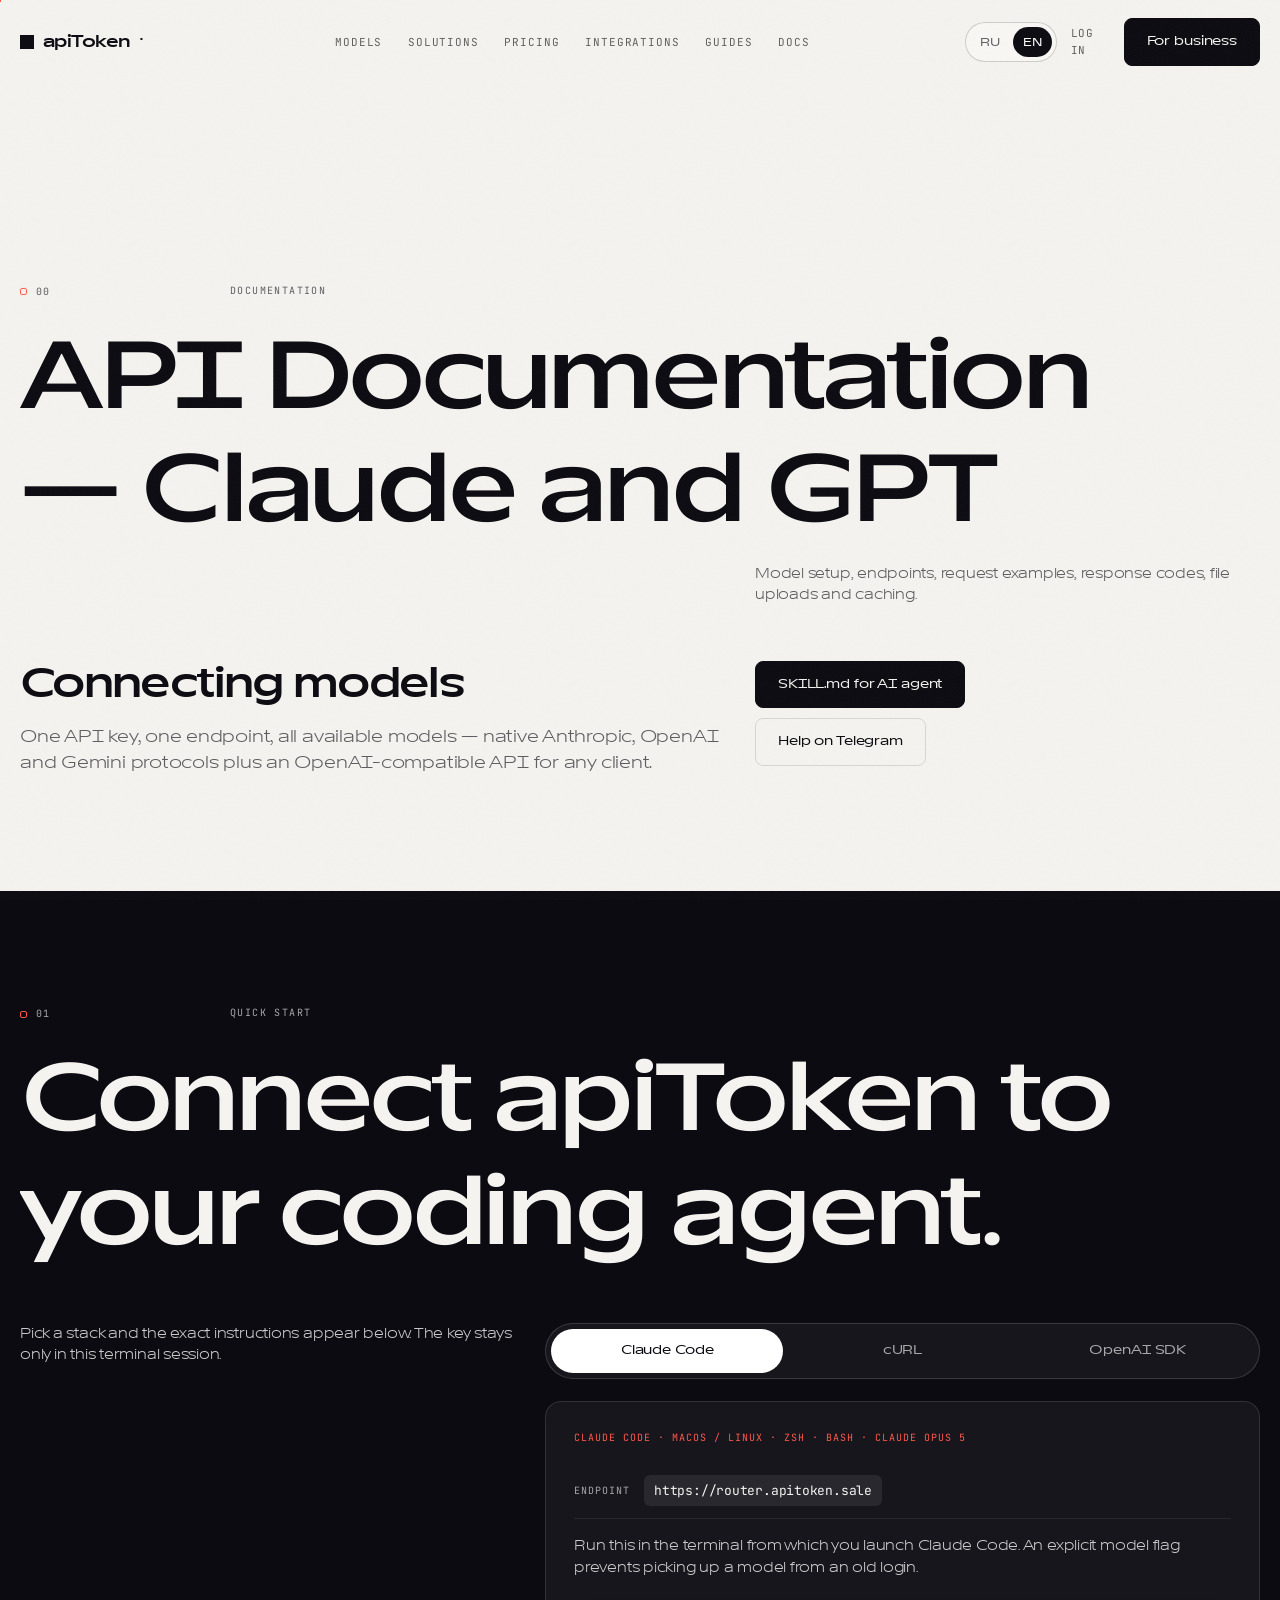
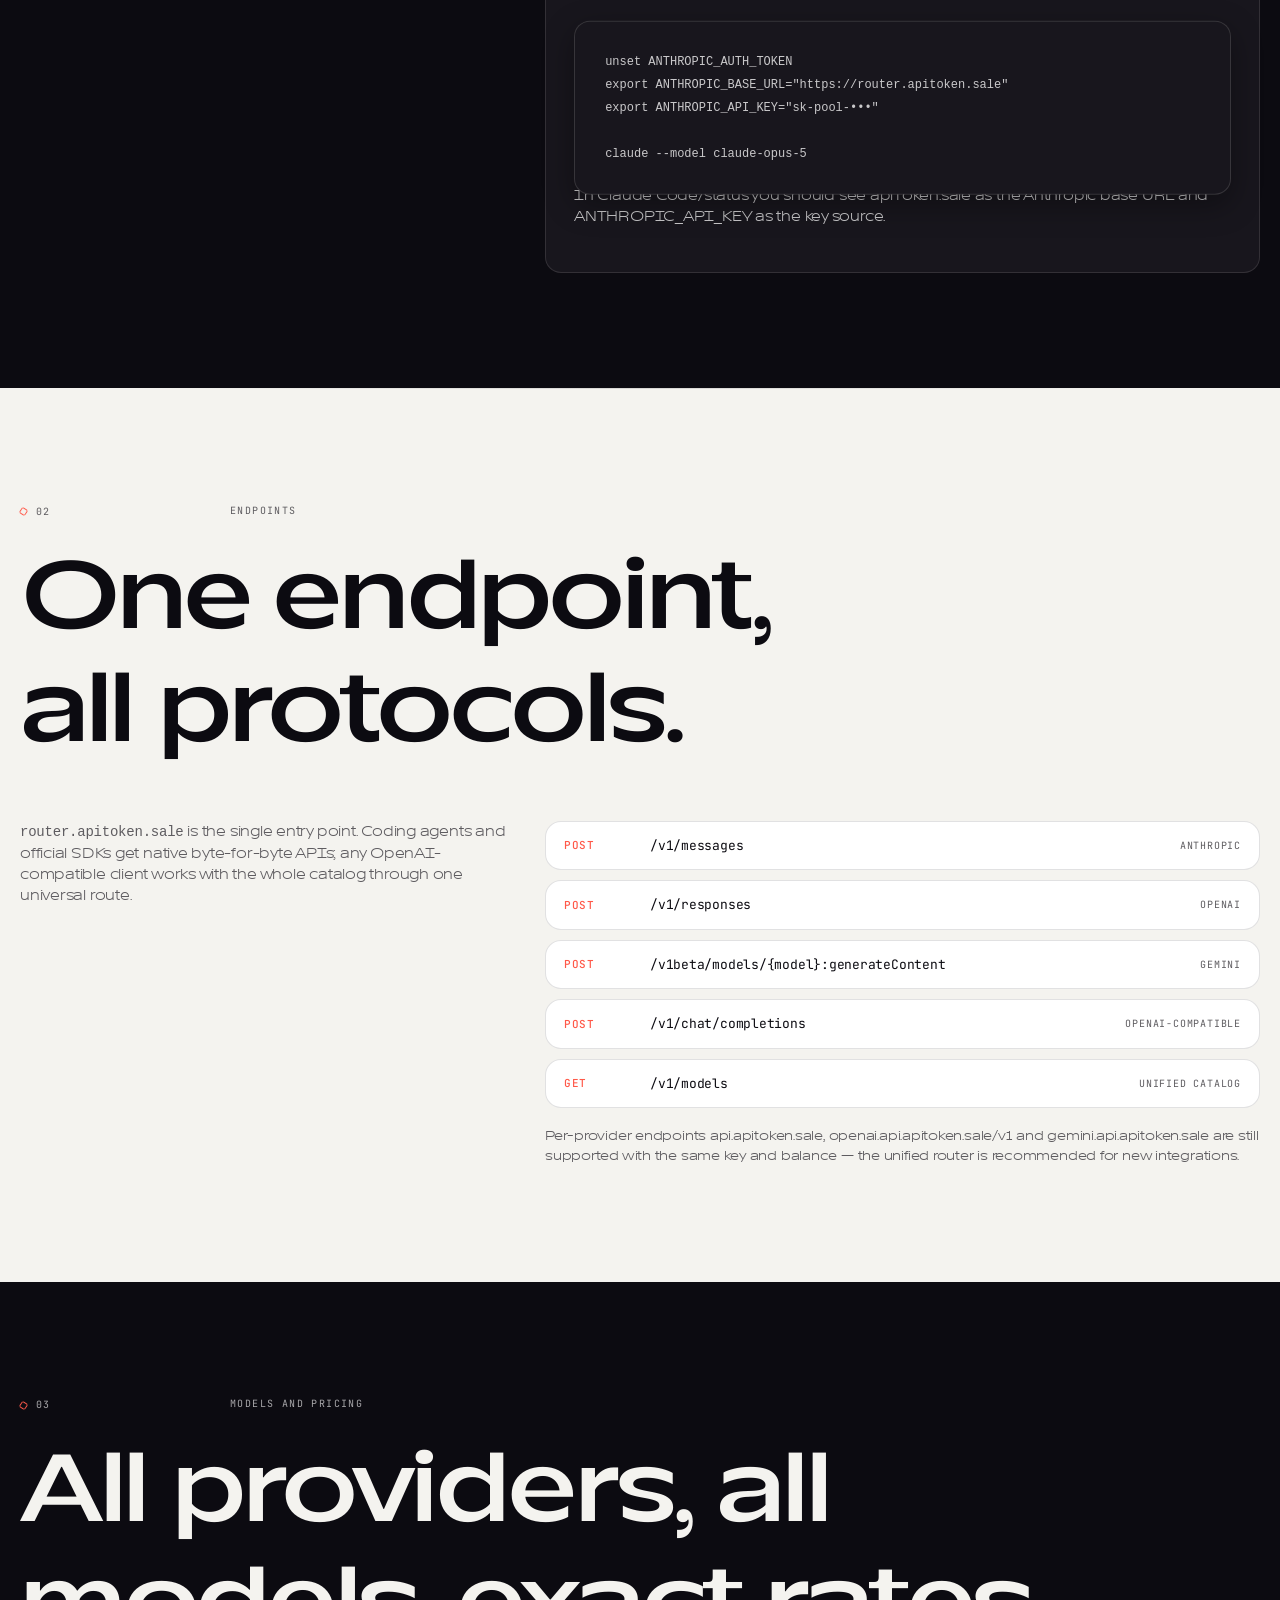
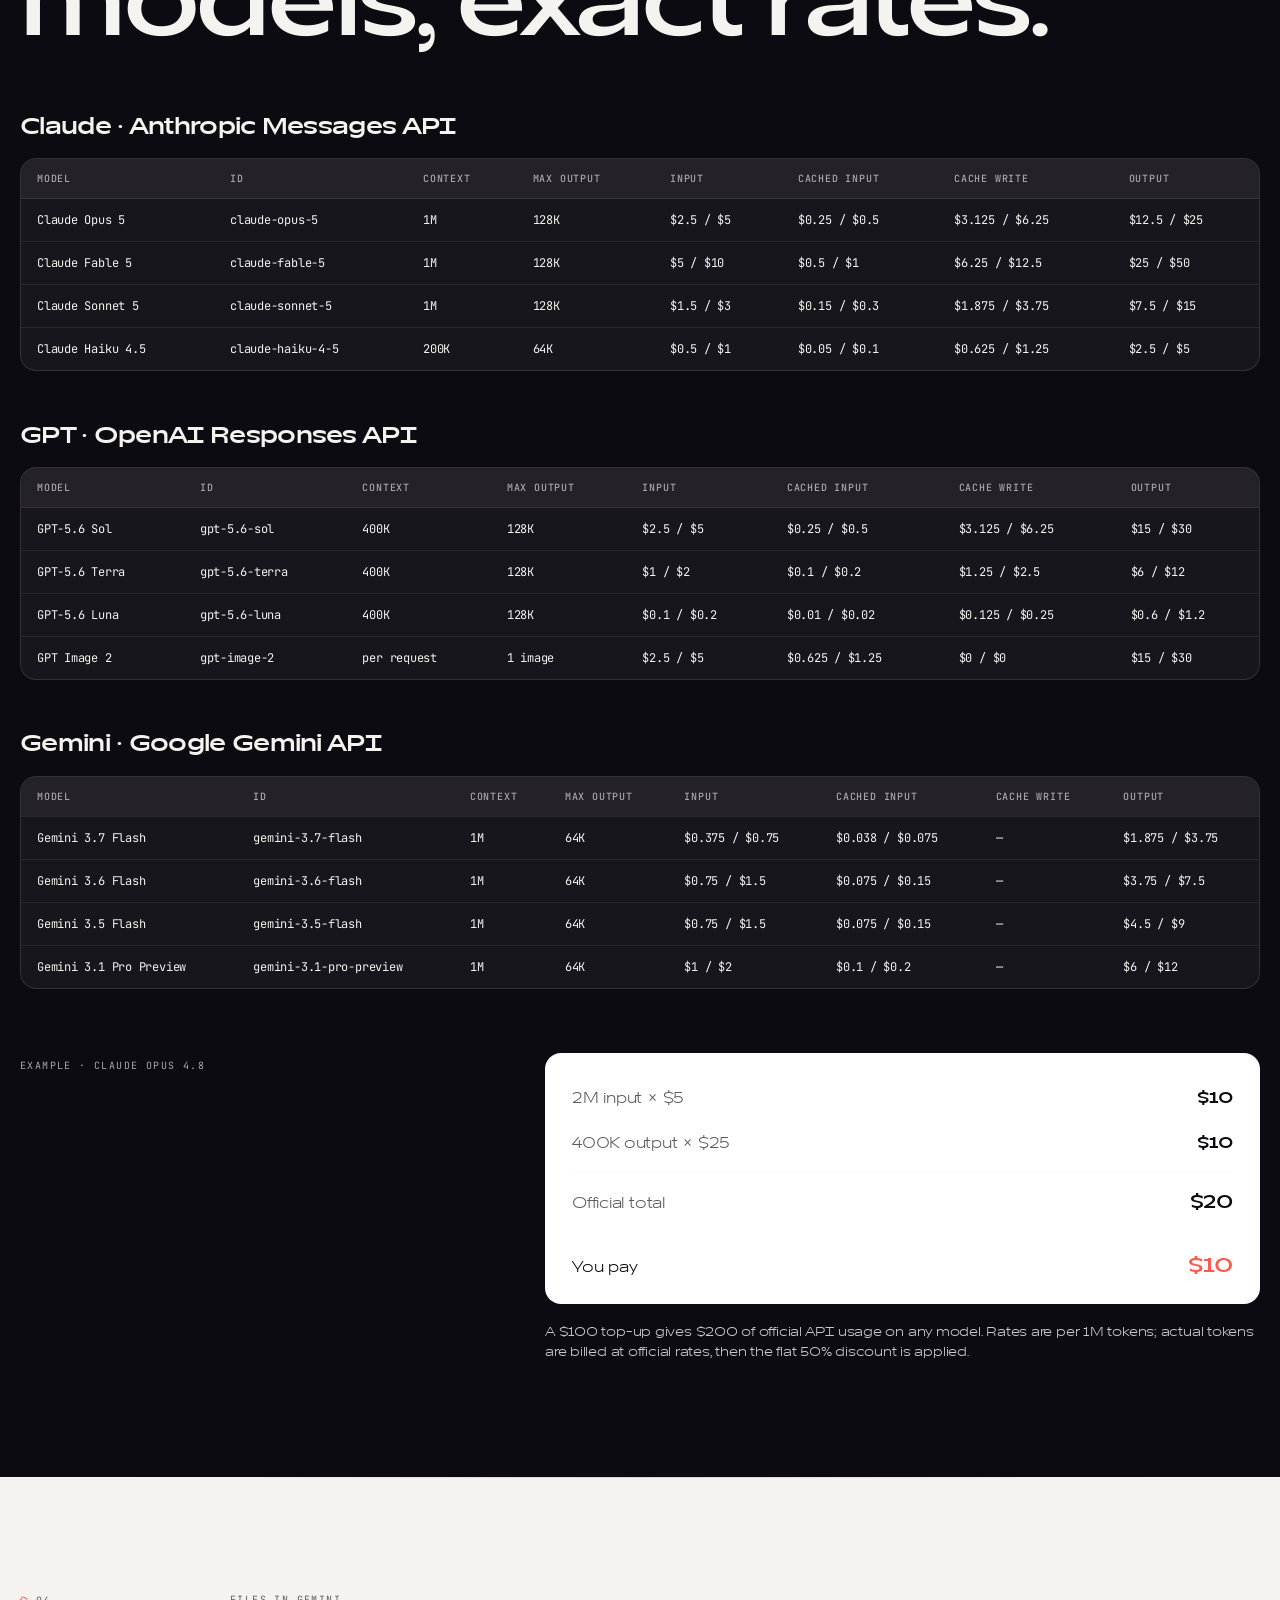
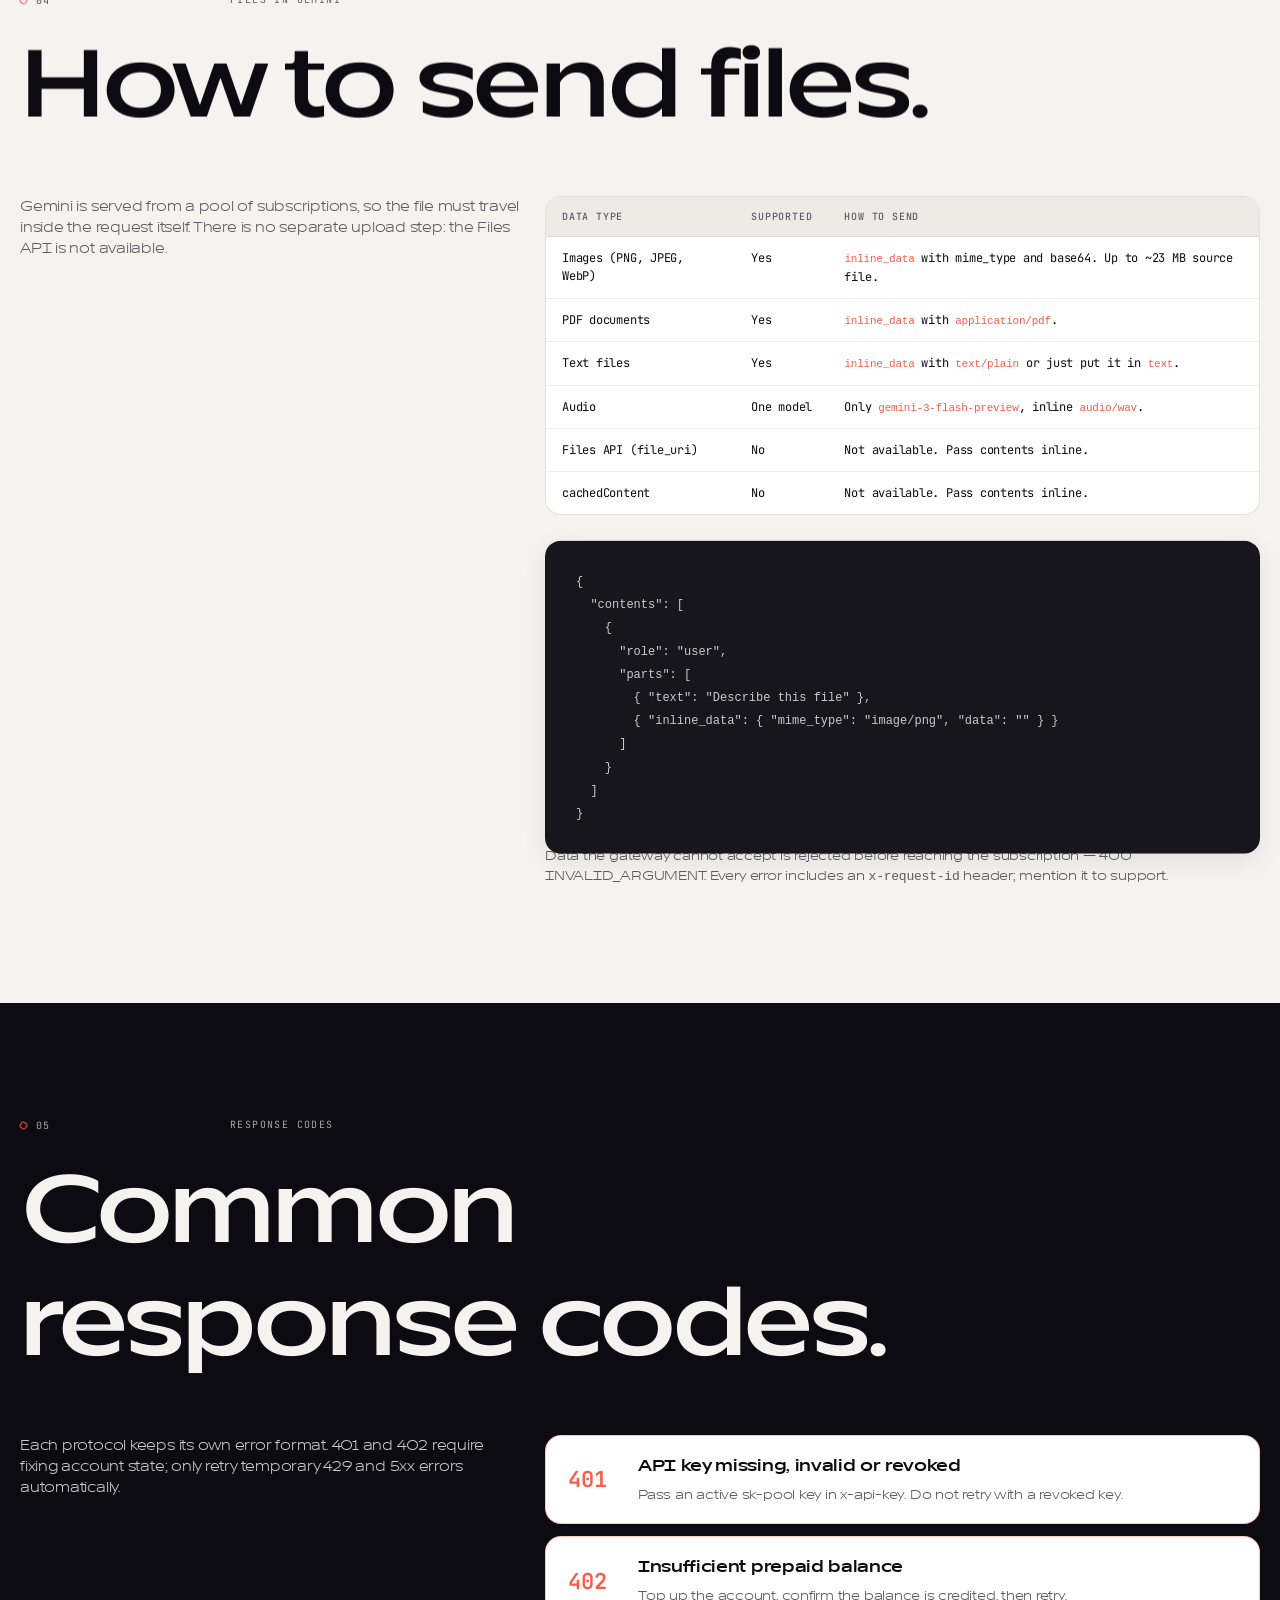
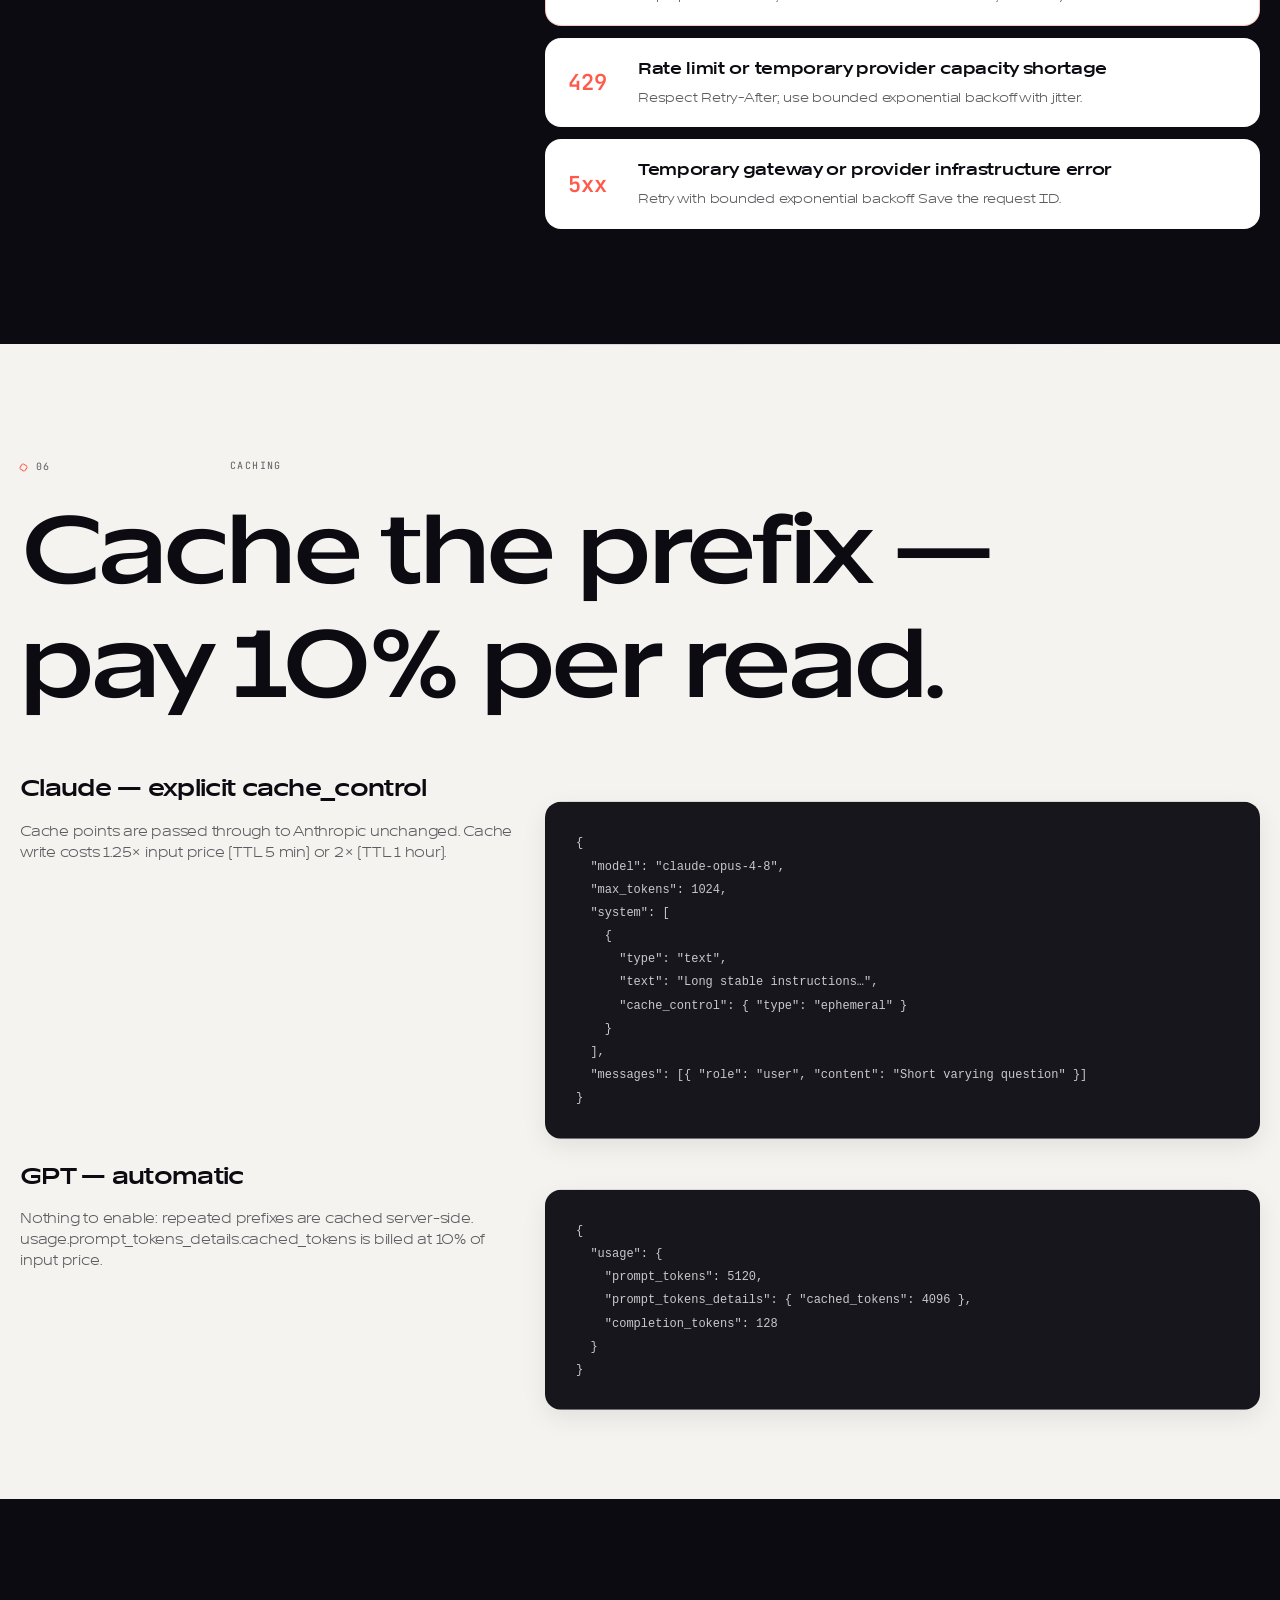
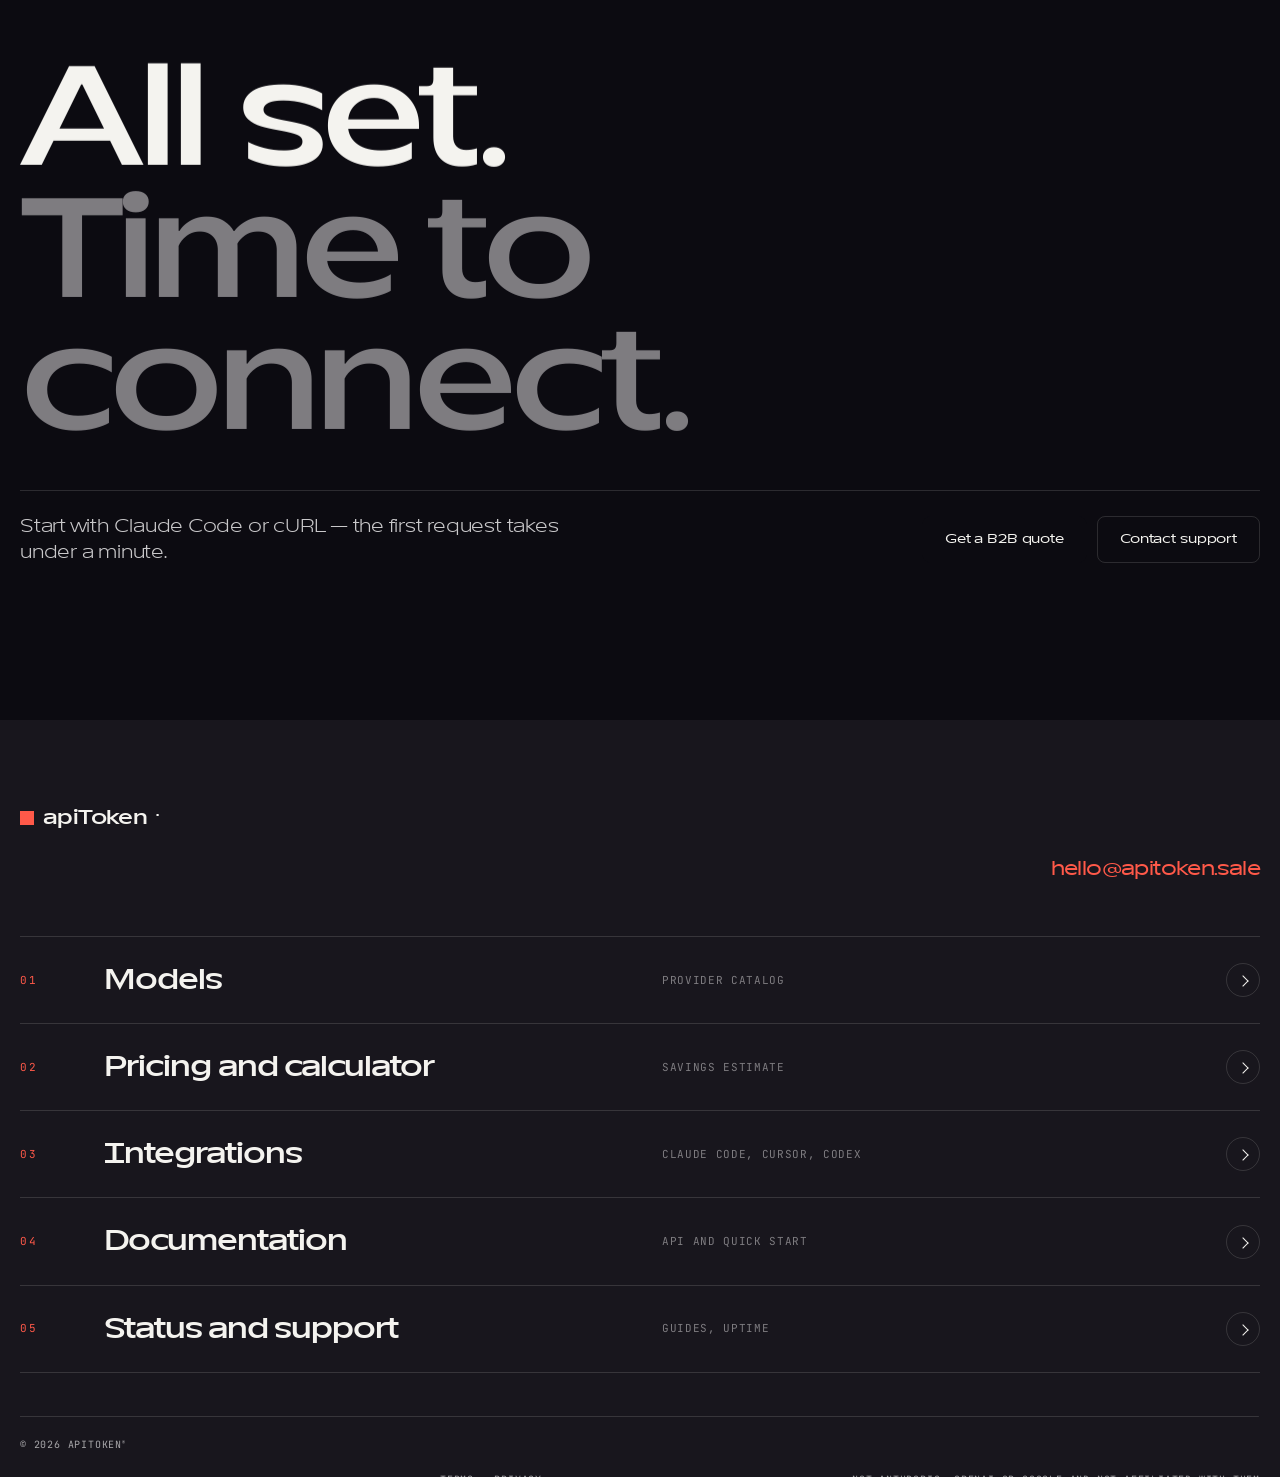
==== commit 5c78e68b: "fix: «Доки»/Docs — последний пункт верхнего меню Порядок: Модели · Решения · Цены · Интеграции · Гай" ====
--- a/docs-en.html
+++ b/docs-en.html
@@ -25,8 +25,8 @@
       <a href="en.html#explorer">Solutions</a>
       <a href="en.html#calc">Pricing</a>
       <a href="en.html#integrations">Integrations</a>
+      <a href="en.html#learn">Guides</a>
       <a href="docs-en.html" aria-current="page">Docs</a>
-      <a href="en.html#learn">Guides</a>
     </nav>
     <div class="hdr__acts c10-13">
       <div class="lang" aria-label="Language switcher">
--- a/styles.css
+++ b/styles.css
@@ -182,8 +182,16 @@
   white-space:nowrap;
 }
 .btn:hover{border-color:var(--fg);background:var(--paper-2)}
+/* on dark surfaces paper-2 hover would wash the whole button out —
+   just strengthen the outline instead */
+.sec--dark .btn:hover,
+.calc__out .btn:hover{background:transparent}
 .btn--solid{background:var(--ink);border-color:var(--ink);color:var(--paper)}
 .btn--solid:hover{background:transparent;color:var(--ink)}
+/* on dark sections the transparent hover would leave the label ink-on-ink —
+   keep the fill and invert to paper instead */
+.sec--dark .btn--solid:hover,
+.calc__out .btn--solid:hover{background:var(--paper);border-color:var(--paper);color:var(--ink)}
 .btn--full{width:100%;margin-top:8px}
 .ctas{display:flex;gap:10px;flex-wrap:wrap;align-items:center}
 
@@ -292,9 +300,9 @@
    01 · UNIVERSE
    ========================================================= */
 .filters{
-  display:inline-flex;flex-wrap:wrap;gap:3px;
-  padding:5px;border:1px solid var(--line);border-radius:999px;
-  background:#fff;margin-bottom:clamp(36px,4vw,64px)
+  display:inline-flex;flex-wrap:wrap;gap:6px;
+  padding:0;border:0;border-radius:0;
+  background:transparent;margin-bottom:clamp(36px,4vw,64px)
 }
 .chip{
   font-family:var(--sans);font-size:13px;font-weight:500;letter-spacing:-.01em;
@@ -524,11 +532,11 @@
   position:sticky;top:110px;
 }
 .calc__line{display:flex;justify-content:space-between;align-items:baseline;padding-bottom:16px;margin-bottom:16px;border-bottom:1px solid rgba(240,239,235,.10)}
-.calc__lab{font-family:var(--mono);font-size:10px;letter-spacing:.1em;text-transform:uppercase;color:var(--g200)}
+.calc__lab{font-family:var(--mono);font-size:10px;letter-spacing:.1em;text-transform:uppercase;color:var(--muted)}
 .calc__val{font-family:var(--mono);font-size:clamp(18px,1.7vw,26px)}
 .calc__save{padding:26px 0 28px;border-top:1px solid rgba(240,239,235,.10);margin-top:8px}
 .calc__big{display:block;font-size:clamp(48px,7vw,112px);line-height:.84;letter-spacing:-.055em;font-weight:600;color:var(--accent);margin-top:10px}
-.calc__year{display:block;font-family:var(--mono);font-size:12px;color:var(--g200);margin-top:14px}
+.calc__year{display:block;font-family:var(--mono);font-size:12px;color:var(--muted);margin-top:14px}
 .adv{margin-top:22px;padding-top:22px;border-top:1px solid rgba(240,239,235,.10)}
 .adv__grid{display:grid;grid-template-columns:1fr 1fr;gap:14px}
 .adv label,.ent__form label{display:flex;flex-direction:column;gap:7px;font-family:var(--mono);font-size:10px;letter-spacing:.08em;text-transform:uppercase;color:var(--muted)}
@@ -648,9 +656,9 @@
   .nav{display:none}
   .burger{display:flex}
   .hdr__acts .btn{display:none}
-  .hdr__in{grid-template-columns:1fr auto}
-  .brand{grid-column:1}
-  .hdr__acts{grid-column:2}
+  .hdr__in{display:flex;justify-content:space-between;align-items:center;gap:12px;grid-template-columns:none}
+  .brand{grid-column:auto}
+  .hdr__acts{grid-column:auto;display:flex;align-items:center;gap:10px}
   .hero__claim{align-items:flex-start;margin-top:26px}
   .microfacts{justify-content:flex-start;margin-top:20px}
   .prov{grid-template-columns:1fr;gap:22px}
@@ -1207,7 +1215,7 @@
 .calc__q{
   display:flex;align-items:center;gap:12px;
   font-family:var(--mono);font-size:11px;letter-spacing:.1em;
-  text-transform:uppercase;color:var(--g300);margin-bottom:20px;
+  text-transform:uppercase;color:var(--muted);margin-bottom:20px;
 }
 .calc__q::before{
   counter-increment:step;content:counter(step,decimal-leading-zero);
@@ -1300,7 +1308,7 @@
 }
 
 .plate__labels{
-  display:flex;gap:clamp(40px,10vw,180px);
+  display:flex;justify-content:space-between;align-items:flex-start;gap:clamp(40px,10vw,180px);
   padding-bottom:clamp(40px,5vw,80px);
 }
 .plate__labels .meta{
@@ -1334,16 +1342,16 @@
 .plate__foot .btn--solid:hover{background:transparent;color:var(--ink)}
 
 .plate__claim{
-  position:absolute;right:var(--margin);bottom:clamp(48px,5vw,80px);
+  position:relative;right:auto;top:auto;
   display:flex;flex-direction:column;align-items:flex-end;text-align:right;
   z-index:3;
+  margin-left:auto;
 }
 .plate__claim .claim__val{
   color:var(--ink);
-  font-size:clamp(40px,5vw,84px);line-height:1;letter-spacing:-.05em;
-  padding:.08em 0;
-}
-.plate__claim .claim__val em{font-style:normal;font-size:.45em;vertical-align:super;line-height:1}
+  font-size:clamp(32px,4vw,72px);line-height:1;letter-spacing:-.05em;
+}
+.plate__claim .claim__val em{font-style:normal;font-size:.45em;vertical-align:super;line-height:1;padding-top:.25em;display:inline-block}
 
 /* header sits directly on the plate until the page scrolls */
 .hdr{--hdr-h:84px}
@@ -1365,7 +1373,7 @@
 @media (max-width:1024px){
   .plate__mark{right:4%;bottom:12%;width:min(46vw,380px);opacity:.85}
   .plate__foot{max-width:min(48ch,72vw)}
-  .plate__claim{position:static;align-items:flex-start;text-align:left;margin-top:40px}
+  .plate__claim{margin-top:4px}
   .plate__grid{grid-template-columns:repeat(6,1fr)}
   .plate__h{font-size:clamp(48px,10vw,90px)}
 }
@@ -1373,7 +1381,10 @@
   .plate{min-height:0;border-bottom:0}
   .plate__mark{position:relative;right:auto;bottom:auto;width:58%;margin:30px auto 0;opacity:.8}
   .plate__in{padding-bottom:32px}
-  .plate__labels{gap:28px;padding-bottom:28px}
+  .plate__labels{flex-wrap:wrap;gap:16px;padding-bottom:28px}
+  .plate__labels .meta{order:1}
+  .plate__claim{order:2;width:100%;align-items:flex-start;text-align:left;margin-left:0;margin-top:8px}
+  .plate__claim .claim__val{font-size:clamp(40px,12vw,64px)}
   .plate__grid{display:none}
 }
 
@@ -1382,29 +1393,20 @@
 
 @media (max-width:640px){
   .hero{margin-top:0}
-  .plate__mark{position:relative;right:auto;top:auto;width:58%;margin:30px auto 0;opacity:.85}
-}
-
-@media (max-width:1024px){
-  .plate__claim{position:static;align-items:flex-start;text-align:left;margin-top:40px}
-}
-
-@media (max-width:640px){
   .plate{flex-direction:column}
   .plate::before{display:none}
   .plate__in{order:1;padding-top:clamp(28px,8vw,44px)}
-  .plate__mark{order:2;width:56%;margin:24px 0 0;opacity:.8}
+  .plate__mark{
+    order:2;position:relative;right:auto;top:auto;
+    width:min(52%,220px);margin:24px auto 0;opacity:.85;
+  }
+  .plate__mark path{stroke-width:32}
   .plate__h{font-size:clamp(42px,13vw,68px);max-width:none}
   .plate__foot{max-width:none;padding-top:32px}
   .plate__labels{padding-bottom:22px}
-}
-
-@media (max-width:1024px){
-  .plate__mark{right:4%;top:auto;bottom:12%;width:min(44vw,360px)}
-}
-@media (max-width:640px){
-  .plate__mark{position:relative;right:auto;top:auto;width:56%;margin:20px 0 0;opacity:.8}
-  .plate__mark path{stroke-width:40}
+  .plate__claim{margin-top:6px}
+  .plate__claim .claim__val{font-size:clamp(28px,9vw,48px)}
+  .plate__claim .claim__lab{font-size:9px}
 }
 /* =========================================================
    MOBILE ADAPTIVE — up to 640px
@@ -1426,7 +1428,9 @@
   .hdr__in{padding:14px var(--margin)}
   .hdr__acts .lnk{display:none}
   .hdr__acts .btn{display:none}
-  .lang{transform:scale(.92)}
+  .hdr__acts{gap:10px}
+  .lang{transform:none;display:flex;align-items:center}
+  .lang__link{min-width:34px;padding:5px 8px;font-size:11px}
   .burger{display:flex}
   .nav{
     display:none;
@@ -1439,7 +1443,6 @@
   .nav a:last-child{border-bottom:0}
 
   /* hero */
-  .hero{margin-top:0}
   .plate{min-height:0;padding-bottom:0}
   .plate__in{padding-top:calc(var(--hdr-h) + 28px);padding-bottom:28px}
   .plate__labels{gap:20px;padding-bottom:24px}
@@ -1449,10 +1452,11 @@
   .plate__foot .lead{font-size:16px}
   .hero__cta{flex-direction:column;align-items:stretch}
   .hero__cta .btn{width:100%}
-  .plate__claim{position:static;align-items:flex-start;text-align:left;margin-top:28px}
-  .plate__claim .claim__val{font-size:clamp(48px,14vw,80px)}
-  .plate__mark{position:relative;right:auto;bottom:auto;top:auto;width:64%;margin:24px 0 0;opacity:1}
-  .plate__mark path{stroke-width:32}
+  .plate__claim{position:static;align-items:flex-start;text-align:left;margin-top:14px}
+  .plate__claim .claim__val{font-size:clamp(28px,9vw,48px)}
+  .plate__claim .claim__lab{font-size:9px}
+  .plate__mark{position:relative;right:auto;bottom:auto;top:auto;width:min(52%,220px);margin:24px auto 0;opacity:1}
+  .plate__mark path{stroke-width:30}
 
   /* schematic */
   .band{padding-top:clamp(48px,12vw,80px)}
--- a/docs.css
+++ b/docs.css
@@ -103,7 +103,7 @@
 .docs-table code{font-size:11px;color:var(--accent)}
 
 .docs-footnote{
-  margin-top:18px;font-size:13px;line-height:1.55;color:var(--g300);max-width:78ch;
+  margin-top:18px;font-size:13px;line-height:1.55;color:var(--muted);max-width:78ch;
 }
 .sec--dark .docs-footnote{color:var(--g100)}
 
@@ -137,10 +137,10 @@
   color:var(--accent);align-self:center;
 }
 .docs-code span{
-  font-size:16px;font-weight:600;letter-spacing:-.02em;color:var(--paper);
+  font-size:16px;font-weight:600;letter-spacing:-.02em;color:var(--ink);
 }
 .docs-code p{
-  grid-column:2;font-size:13px;line-height:1.5;color:var(--g100);margin:0;
+  grid-column:2;font-size:13px;line-height:1.5;color:var(--g400);margin:0;
 }
 .docs-code--bad{border-color:rgba(255,89,73,.35)}
 .docs-code--retry{border-color:rgba(240,239,235,.18)}
@@ -157,11 +157,42 @@
 }
 
 @media (max-width:640px){
-  .docs-tabs{border-radius:12px}
-  .docs-tabs .tab{min-width:0;width:100%;font-size:12px;padding:10px 8px}
-  .docs-endpoint{grid-template-columns:1fr;gap:6px}
-  .docs-endpoint__method{order:-1}
-  .docs-code{grid-template-columns:1fr;gap:8px}
-  .docs-code b{grid-row:auto}
-  .docs-code p{grid-column:1}
+  .docs-hero{padding-top:calc(var(--hdr-h) + clamp(50px,16vw,90px))}
+  .docs-intro{margin-top:28px}
+  .docs-h2{font-size:clamp(24px,8vw,32px);margin-bottom:14px}
+  .docs-h3{font-size:clamp(18px,6vw,24px);margin:32px 0 14px}
+  .docs-cta{width:100%;margin-top:24px}
+  .docs-cta .btn{width:100%}
+
+  .docs-tabs{flex-direction:column;gap:6px;border-radius:12px;padding:6px}
+  .docs-tabs .tab{width:100%;font-size:13px;padding:12px 10px}
+
+  .docs-card{padding:18px}
+  .docs-card__meta{font-size:9px;margin-bottom:14px}
+  .docs-note{font-size:13px}
+  .docs-row{gap:8px;padding:10px 0}
+  .docs-row code{font-size:11px;padding:4px 7px}
+
+  .docs-endpoint{grid-template-columns:1fr;gap:4px;padding:12px 14px}
+  .docs-endpoint__method{order:-1;width:fit-content}
+  .docs-endpoint code{font-size:12px}
+  .docs-endpoint__prov{font-size:9px}
+
+  .docs-table{font-size:12px}
+  .docs-table th,
+  .docs-table td{padding:10px 12px}
+  .docs-table-wrap{border-radius:var(--r-s)}
+
+  .docs-calc{padding:16px 18px}
+  .docs-calc__row{font-size:14px}
+  .docs-calc__row b{font-size:15px}
+  .docs-calc__row--save b{font-size:18px}
+
+  .docs-code{padding:14px 16px}
+  .docs-code b{font-size:20px}
+  .docs-code span{font-size:15px}
+  .docs-code p{font-size:12px}
+
+  .docs-row--second{margin-top:28px}
+  .docs-footnote{font-size:12px}
 }
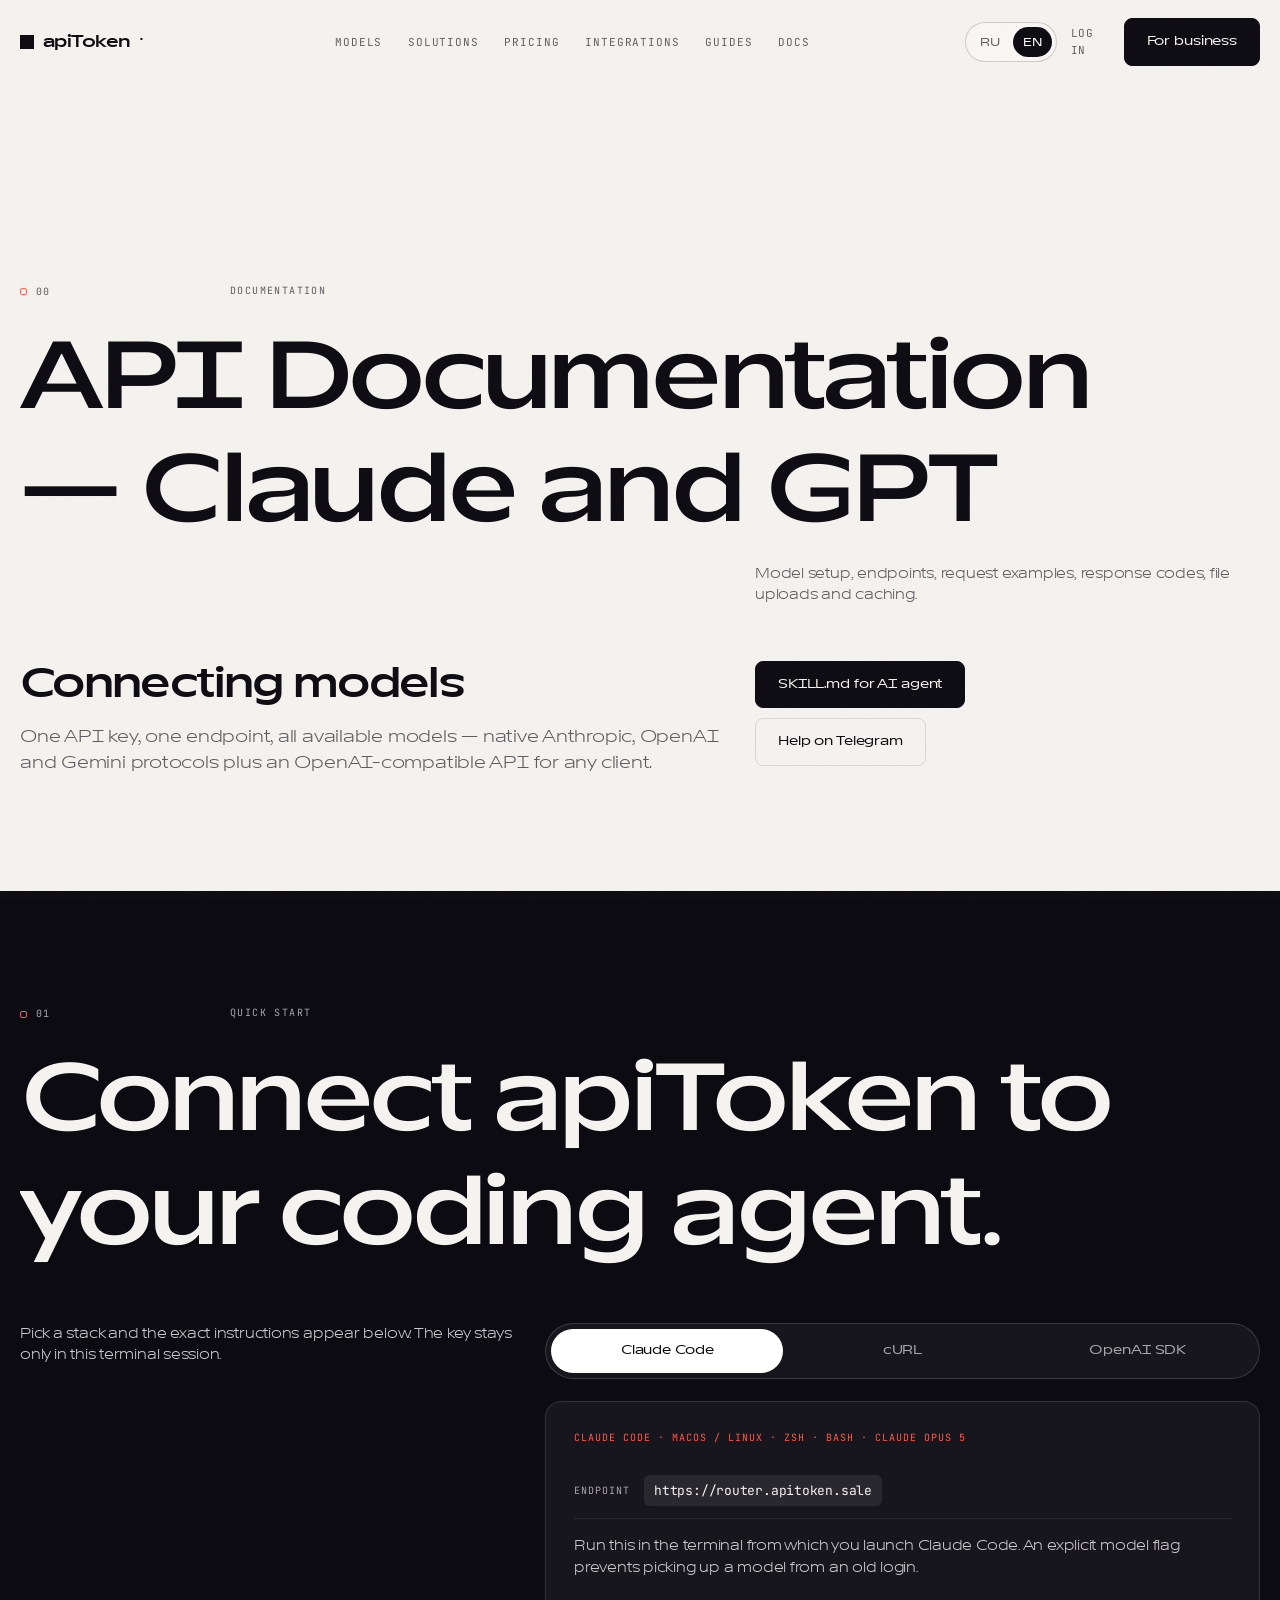
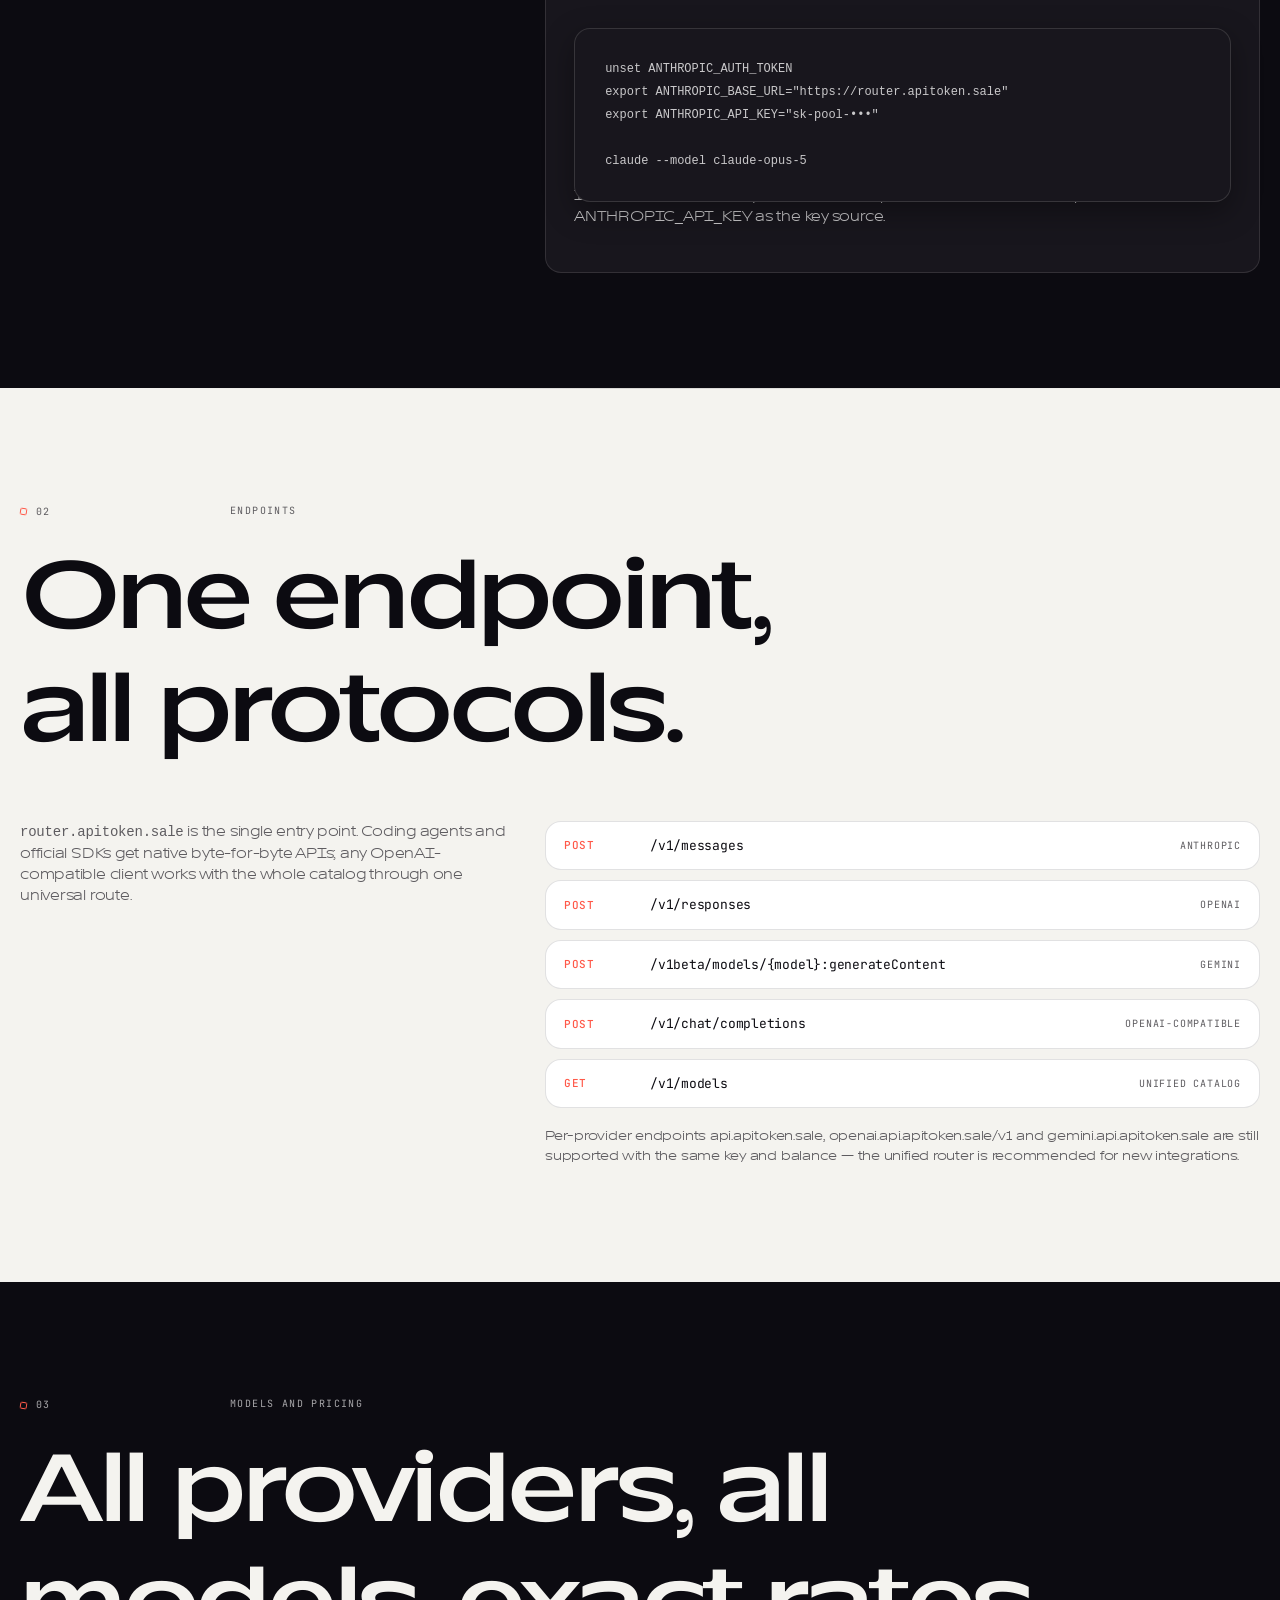
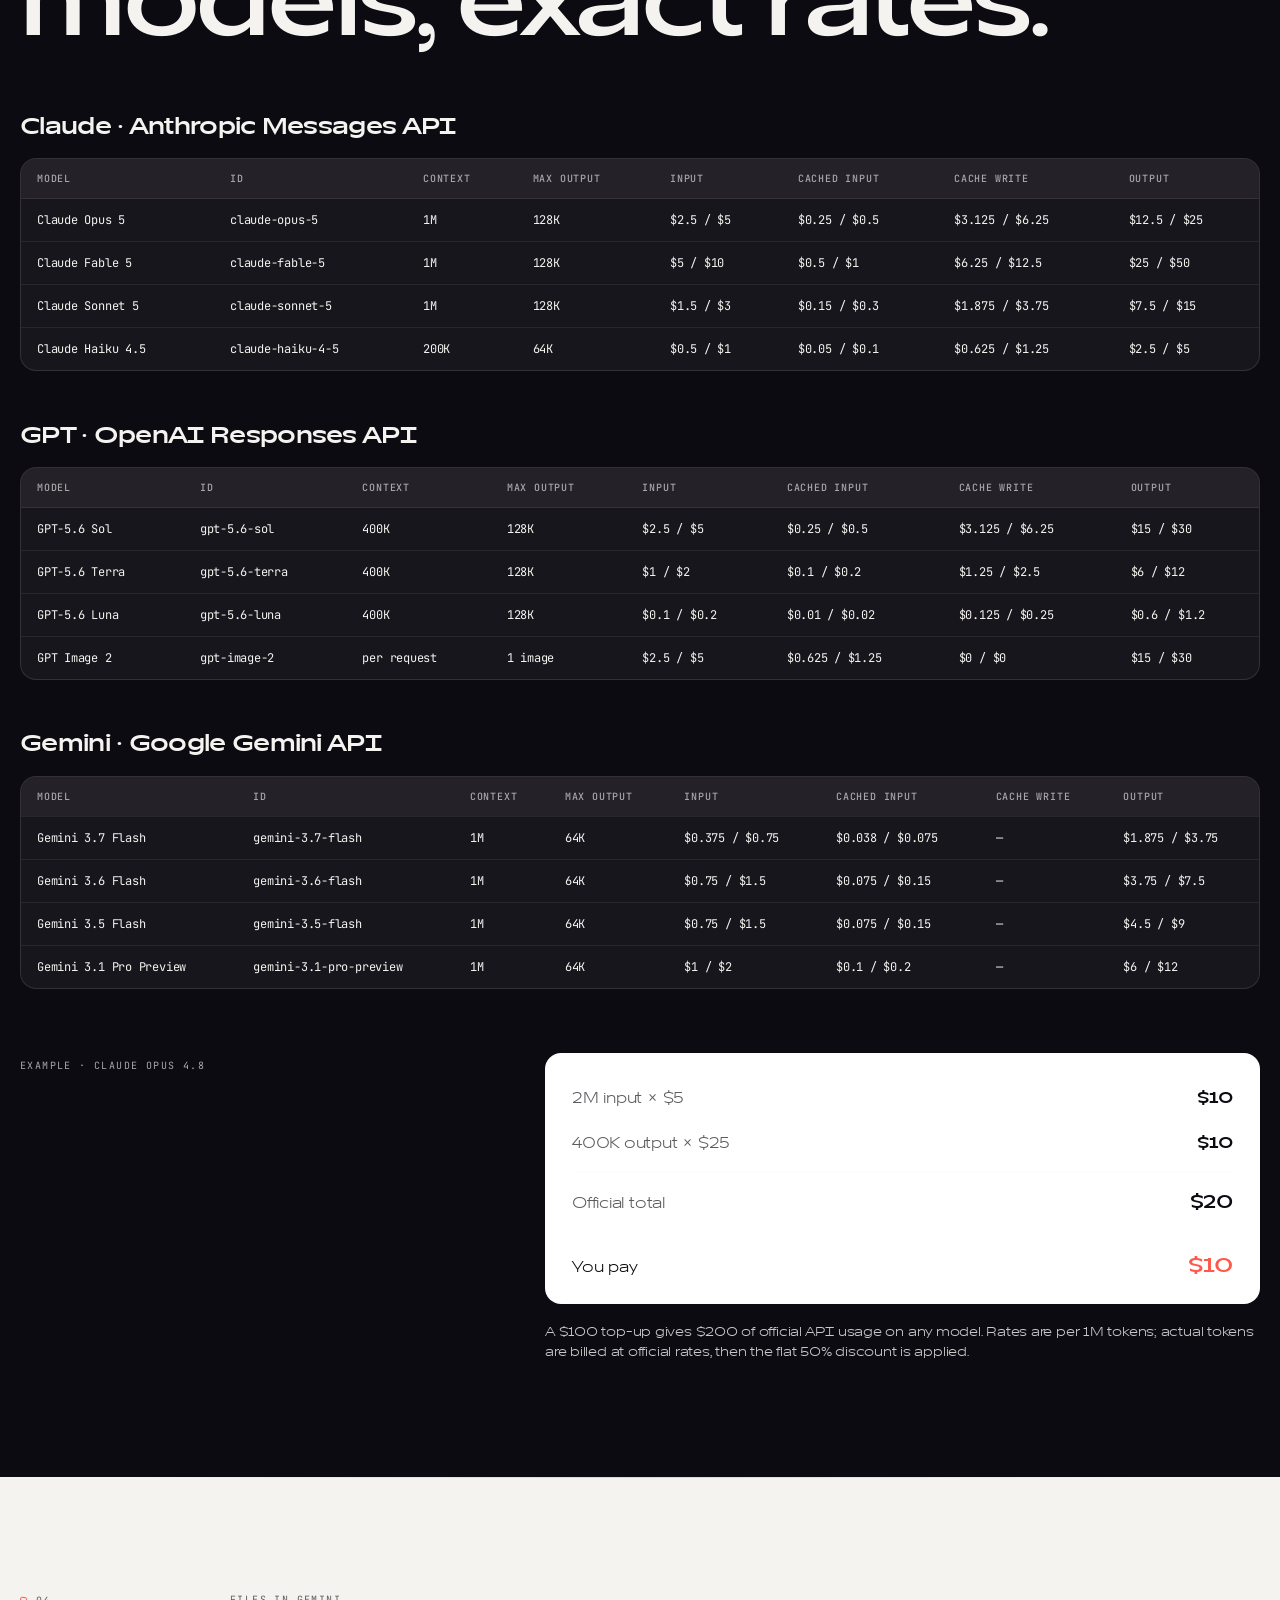
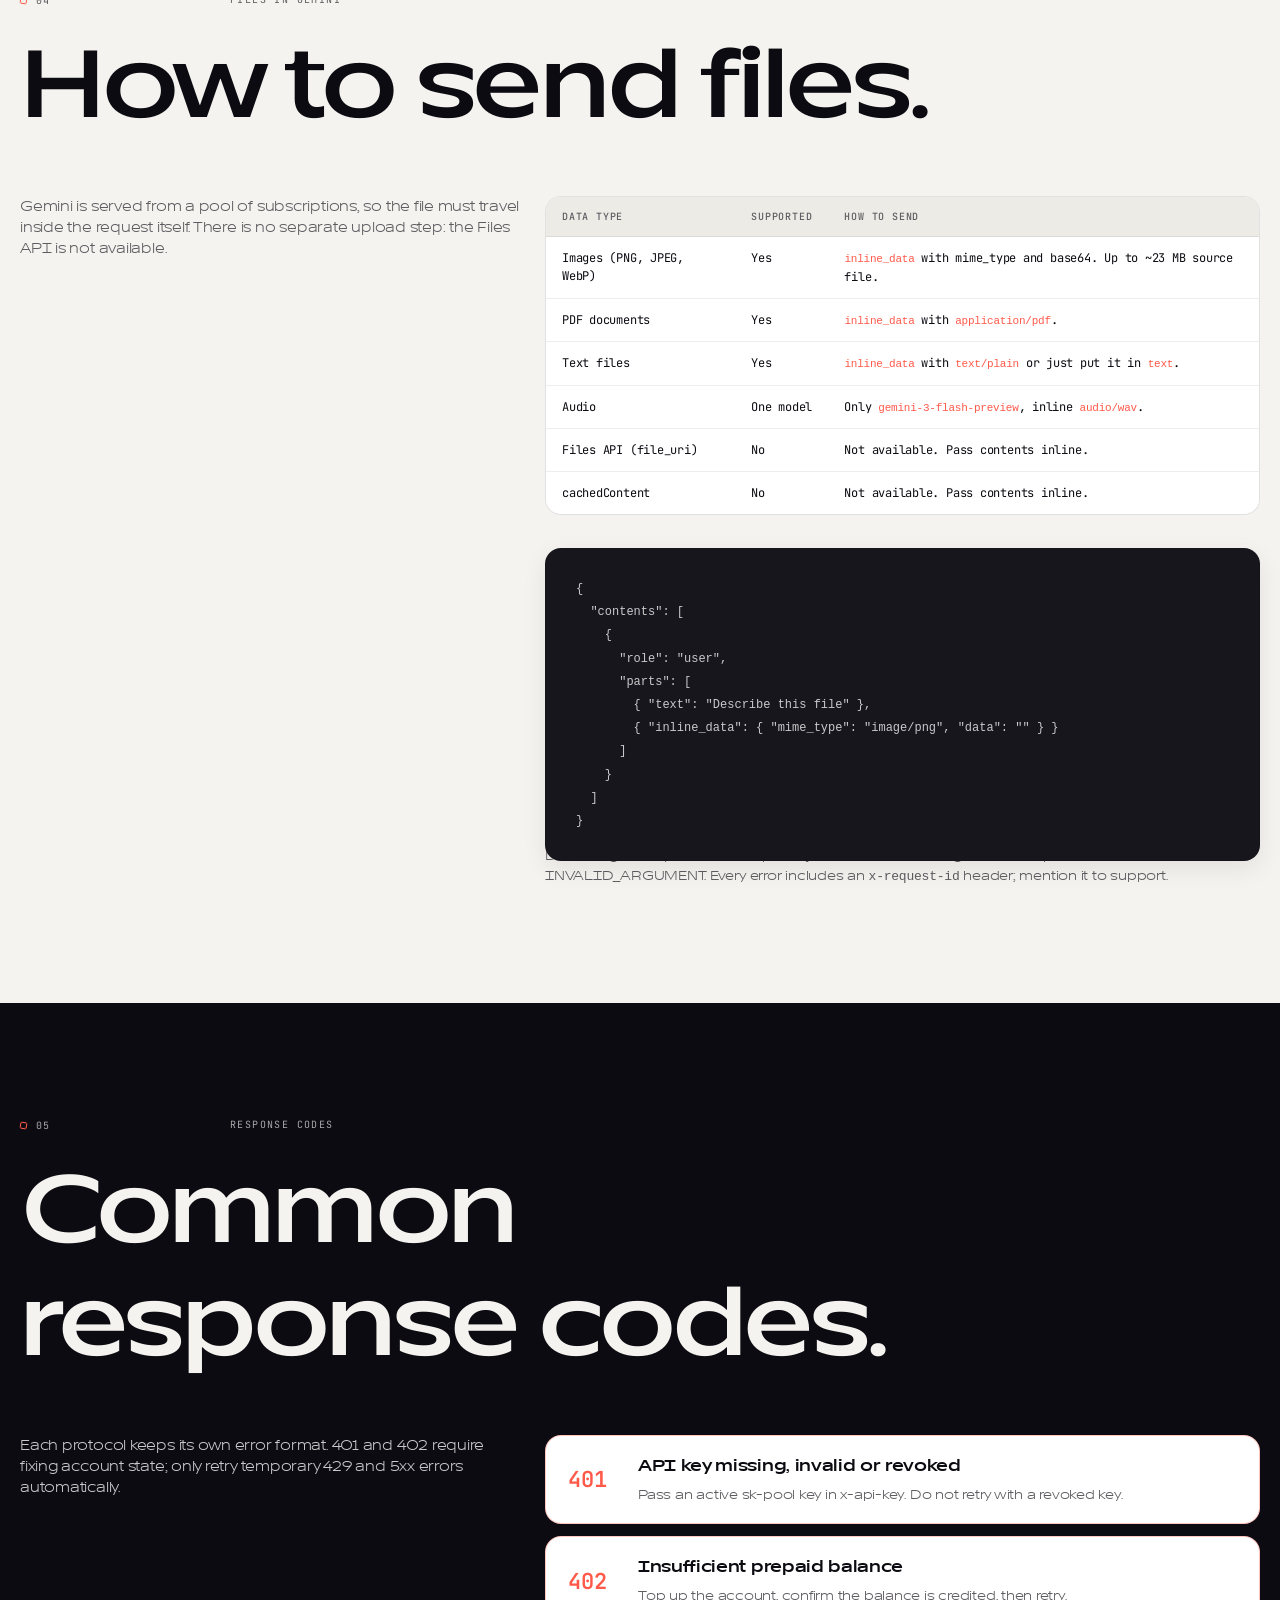
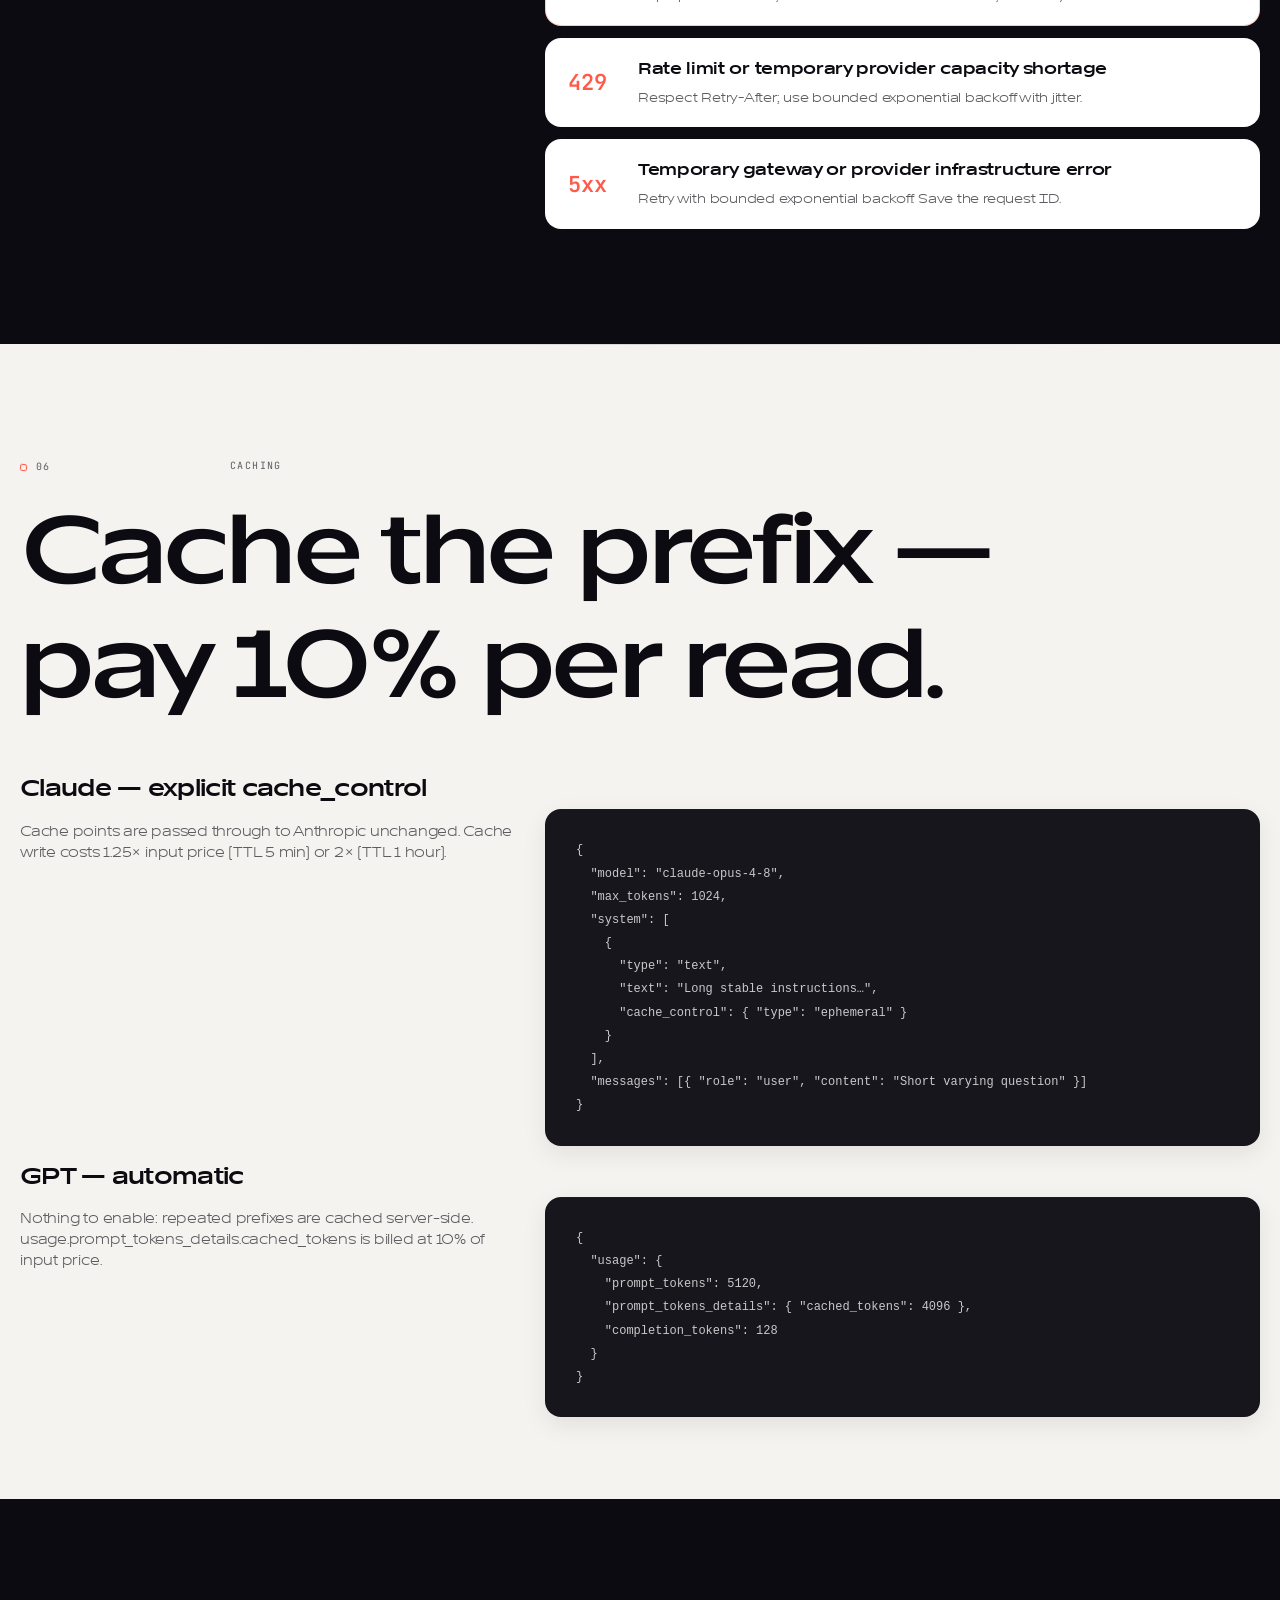
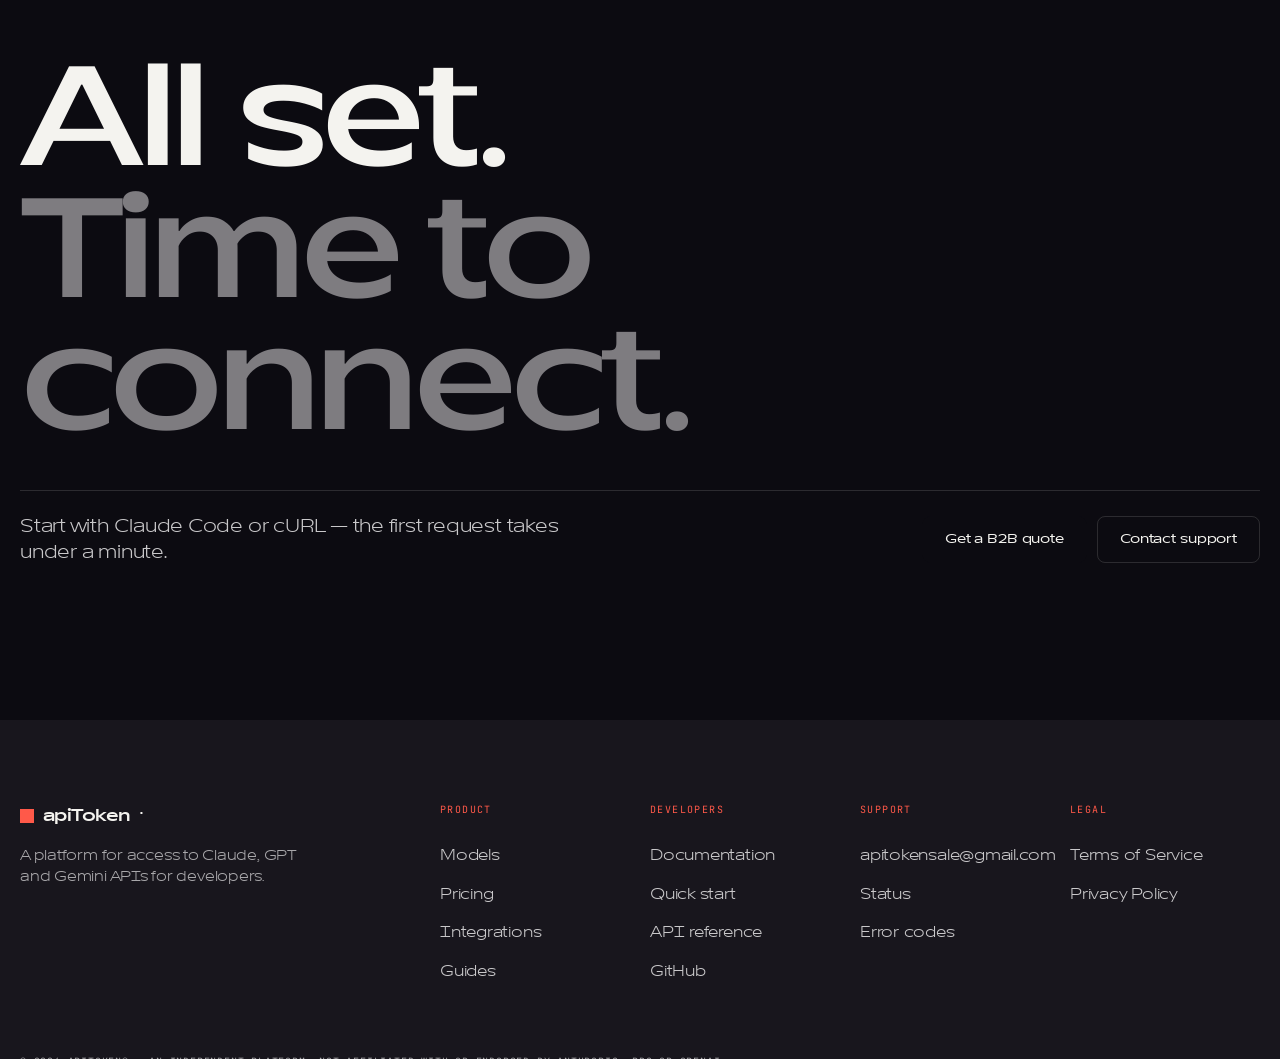
==== commit 11bd0362: "feat: новый футер по образцу apitoken.sale в нашем стиле Структура как на apitoken.sale: бренд + опи" ====
--- a/docs-en.html
+++ b/docs-en.html
@@ -415,22 +415,43 @@
 <!-- ================= FOOTER ================= -->
 <footer class="ftr sec--dark">
   <div class="bleed">
-    <div class="grid ftr__head">
-      <a class="brand c1-6" href="en.html"><span class="brand__mark"></span>apiToken<sup>®</sup></a>
-      <a class="c6-13 ftr__mail" href="mailto:hello@apitoken.sale">hello@apitoken.sale</a>
-    </div>
-    <nav class="ftr__reg">
-      <a href="en.html#models"><span class="ftr__no">01</span><span class="ftr__ttl">Models</span><span class="ftr__sub">provider catalog</span><i></i></a>
-      <a href="en.html#calc"><span class="ftr__no">02</span><span class="ftr__ttl">Pricing and calculator</span><span class="ftr__sub">savings estimate</span><i></i></a>
-      <a href="en.html#integrations"><span class="ftr__no">03</span><span class="ftr__ttl">Integrations</span><span class="ftr__sub">Claude Code, Cursor, Codex</span><i></i></a>
-      <a href="docs-en.html"><span class="ftr__no">04</span><span class="ftr__ttl">Documentation</span><span class="ftr__sub">API and quick start</span><i></i></a>
-      <a href="en.html#learn"><span class="ftr__no">05</span><span class="ftr__ttl">Status and support</span><span class="ftr__sub">guides, uptime</span><i></i></a>
-    </nav>
-    <div class="grid ftr__bottom">
-      <span class="c1-5">© 2026 apiToken<sup>®</sup></span>
-      <span class="c5-8 ftr__legal"><a href="#">Terms</a> · <a href="#">Privacy</a></span>
-      <span class="c8-13 ta-r">Not Anthropic, OpenAI or Google and not affiliated with them</span>
-    </div>
+
+    <div class="grid ftr__top">
+      <div class="c1-5 ftr__brand">
+        <a class="brand" href="#"><span class="brand__mark"></span>apiToken<sup>®</sup></a>
+        <p>A platform for access to Claude, GPT and Gemini APIs for developers.</p>
+      </div>
+      <div class="ftr__col">
+        <span class="ftr__h">Product</span>
+        <a href="en.html#models">Models</a>
+        <a href="en.html#calc">Pricing</a>
+        <a href="en.html#integrations">Integrations</a>
+        <a href="en.html#learn">Guides</a>
+      </div>
+      <div class="ftr__col">
+        <span class="ftr__h">Developers</span>
+        <a href="docs-en.html">Documentation</a>
+        <a href="docs-en.html">Quick start</a>
+        <a href="docs-en.html">API reference</a>
+        <a href="https://github.com/ArthemisDesign/APITOKEN">GitHub</a>
+      </div>
+      <div class="ftr__col">
+        <span class="ftr__h">Support</span>
+        <a href="mailto:apitokensale@gmail.com">apitokensale@gmail.com</a>
+        <a href="#">Status</a>
+        <a href="#">Error codes</a>
+      </div>
+      <div class="ftr__col">
+        <span class="ftr__h">Legal</span>
+        <a href="#">Terms of Service</a>
+        <a href="#">Privacy Policy</a>
+      </div>
+    </div>
+
+    <div class="ftr__bottom">
+      <span>© 2026 apiToken® — an independent platform, not affiliated with or endorsed by Anthropic, PBC or OpenAI.</span>
+    </div>
+
   </div>
 </footer>
 
--- a/styles.css
+++ b/styles.css
@@ -827,6 +827,11 @@
 
 .ftr{padding:clamp(64px,7vw,110px) 0 28px}
 .ftr__top{row-gap:44px;align-items:start}
+.ftr__brand{grid-column:1/4}
+.ftr__top > .ftr__col:nth-child(2){grid-column:5/7}
+.ftr__top > .ftr__col:nth-child(3){grid-column:7/9}
+.ftr__top > .ftr__col:nth-child(4){grid-column:9/11}
+.ftr__top > .ftr__col:nth-child(5){grid-column:11/13}
 .ftr__brand p{margin-top:16px;font-size:14px;color:var(--g200);max-width:32ch}
 .ftr__cta{display:flex;flex-wrap:wrap;gap:10px;margin-top:26px}
 
@@ -857,7 +862,8 @@
 
 @media (max-width:1024px){
   .c5-8,.c8-11{grid-column:auto/span 8}
-  .ftr__col{margin-top:8px}
+  .ftr__brand{grid-column:1/13}
+  .ftr__top .ftr__col{grid-column:auto/span 6;margin-top:8px}
 }
 @media (max-width:640px){
   .c5-8,.c8-11{grid-column:1/5}
